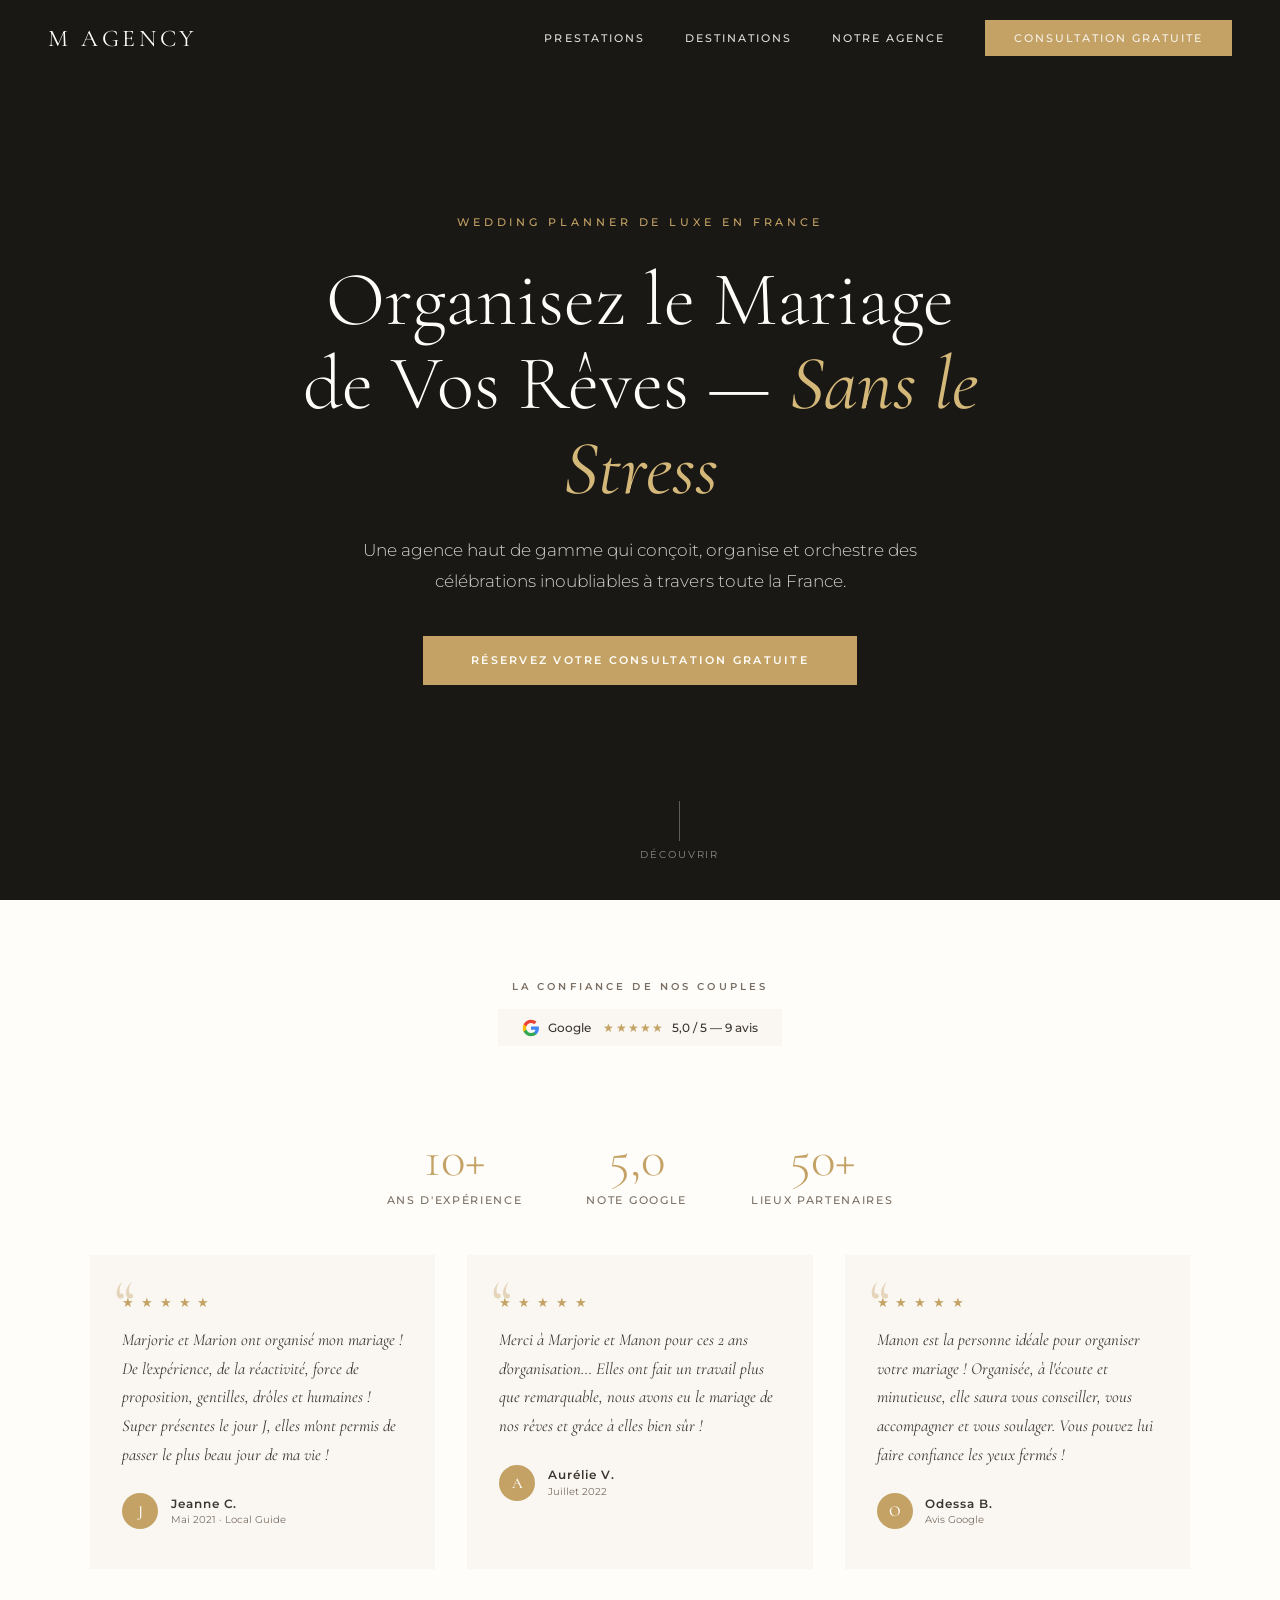
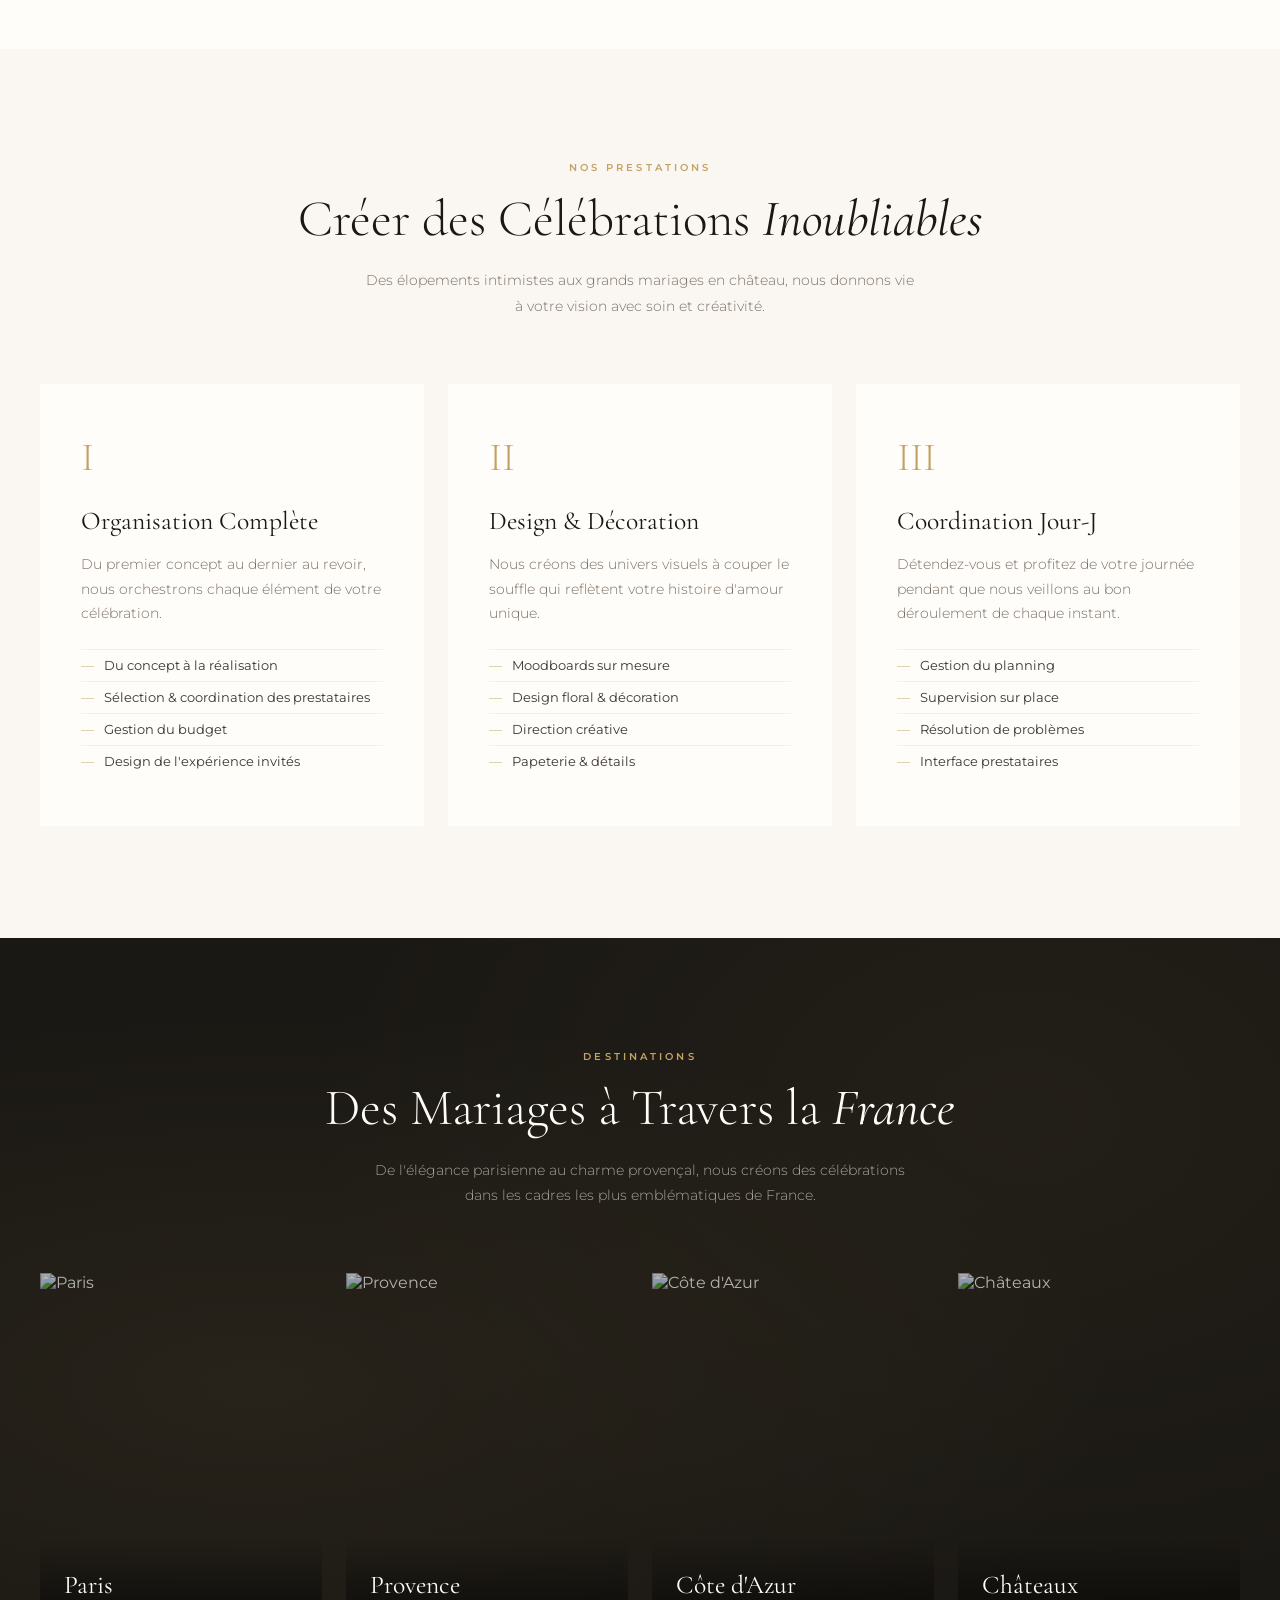
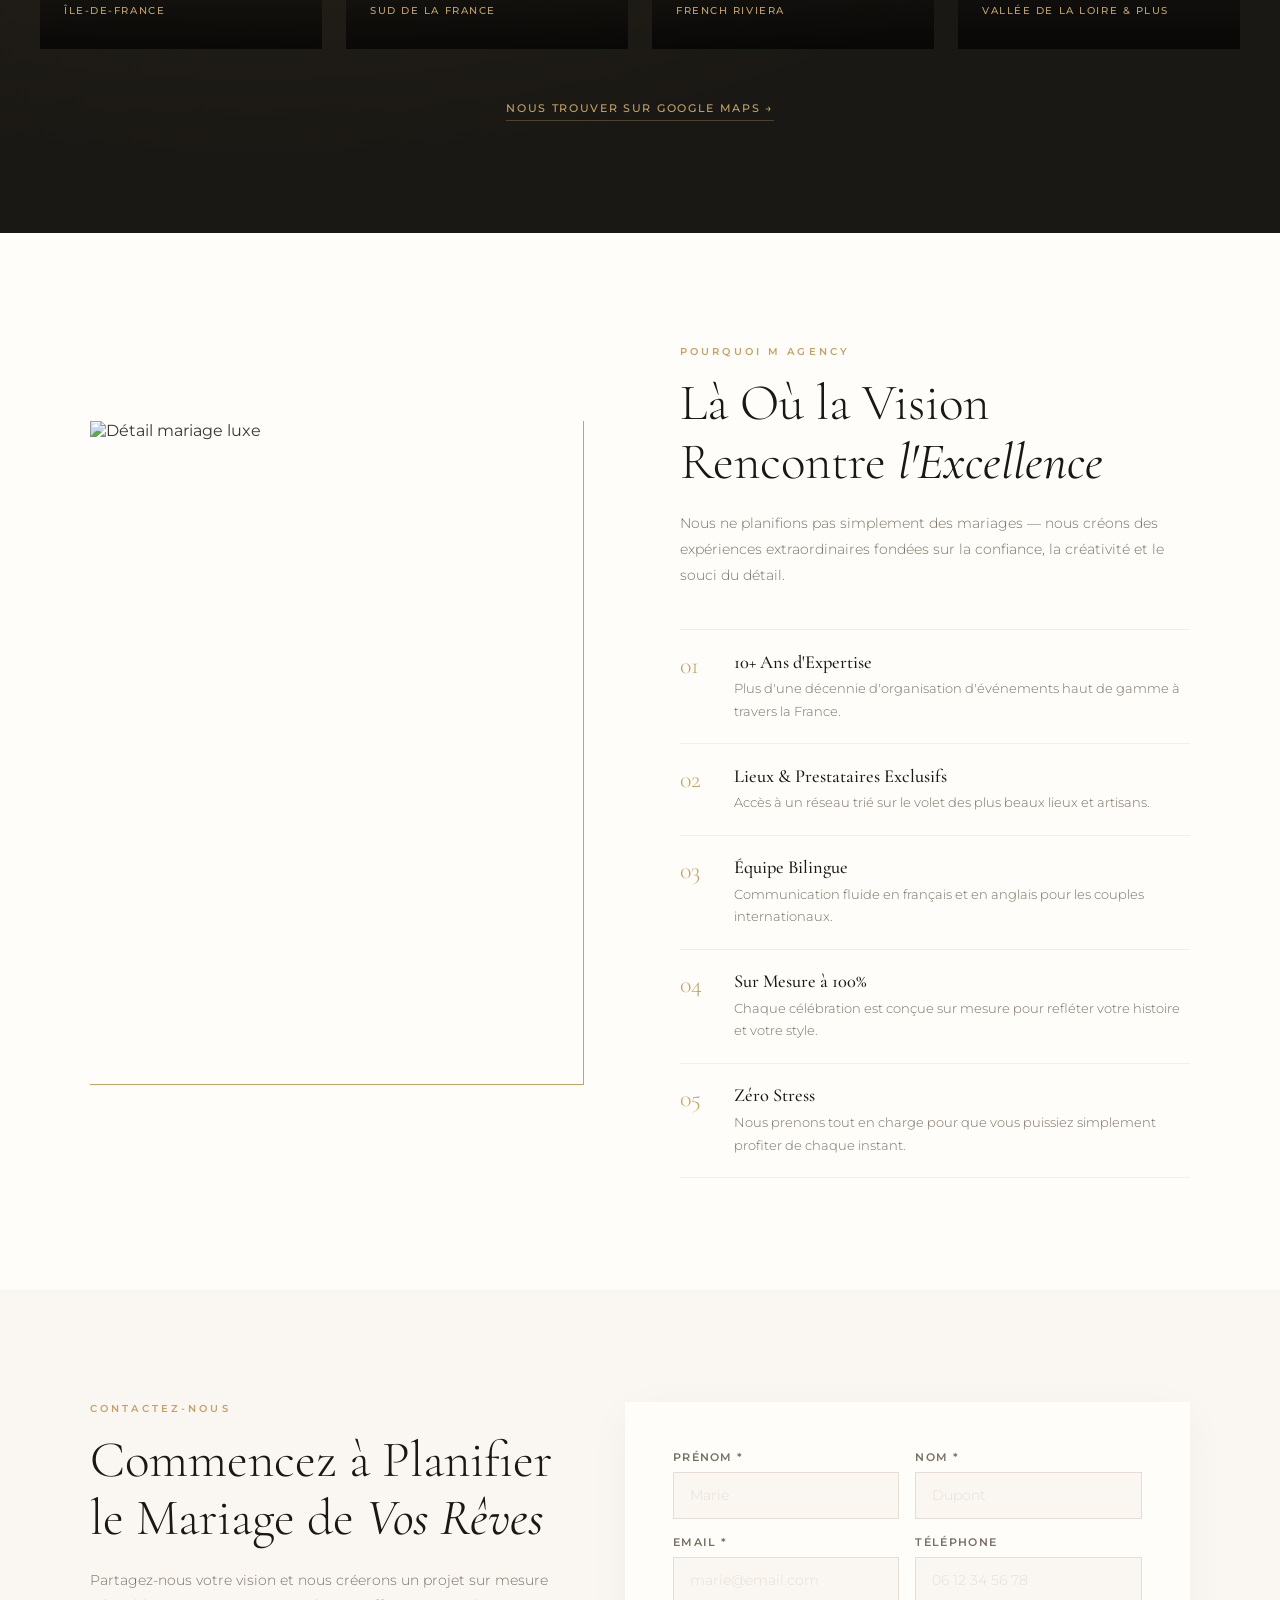
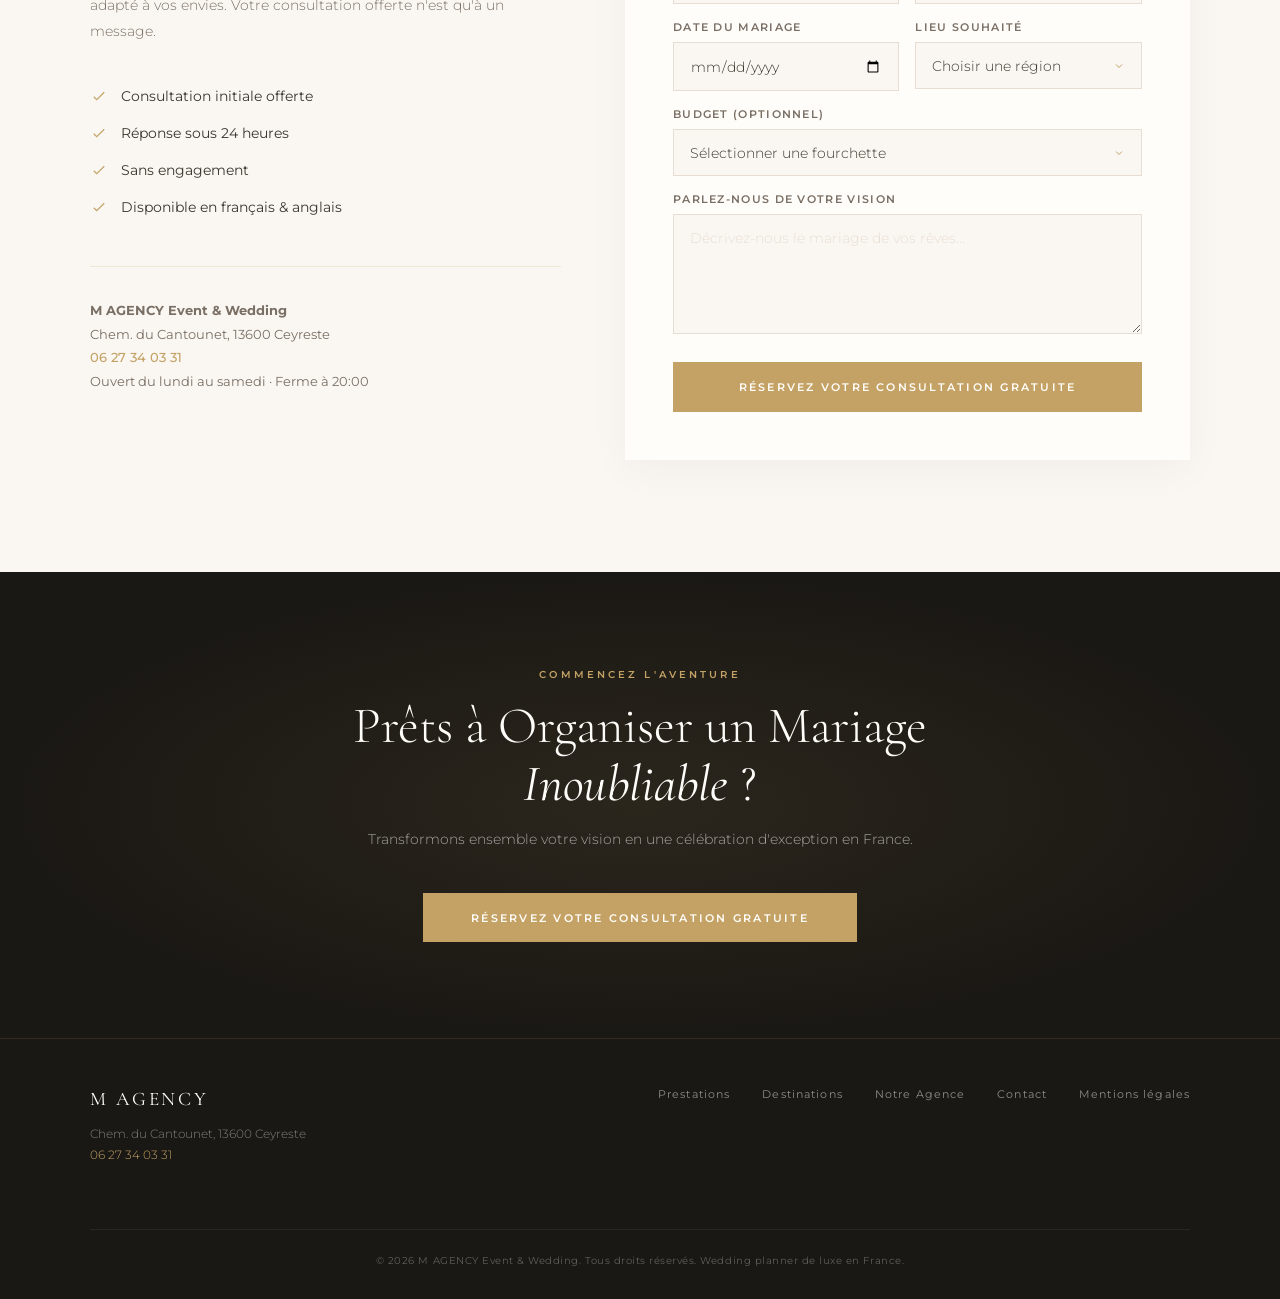
==== m-agency-wedding/index.html @ b6ef96a1 "bla bla" ====
<!DOCTYPE html>
<html lang="fr">
<head>
  <meta charset="UTF-8">
  <meta name="viewport" content="width=device-width, initial-scale=1.0">
  <title>M AGENCY Event & Wedding — Wedding Planner de Luxe en France</title>
  <meta name="description" content="Une agence de mariage haut de gamme qui transforme votre vision en une expérience inoubliable en France. Wedding planner luxe à Ceyreste, Provence, Paris, Côte d'Azur.">
  <meta name="theme-color" content="#1A1814">
  <meta name="referrer" content="strict-origin-when-cross-origin">
  <link rel="canonical" href="https://www.magency.fr/">
  <link rel="icon" href="favicon.svg" type="image/svg+xml">
  <link rel="apple-touch-icon" href="favicon.svg">
  <meta property="og:type" content="website">
  <meta property="og:locale" content="fr_FR">
  <meta property="og:url" content="https://www.magency.fr/">
  <meta property="og:title" content="M AGENCY Event & Wedding — Wedding Planner de Luxe en France">
  <meta property="og:description" content="Une agence de mariage haut de gamme qui transforme votre vision en une expérience inoubliable en France.">
  <meta property="og:image" content="https://images.unsplash.com/photo-1519741497674-611481863552?w=1200&amp;h=630&amp;fit=crop&amp;q=80">
  <meta property="og:image:width" content="1200">
  <meta property="og:image:height" content="630">
  <meta name="twitter:card" content="summary_large_image">
  <meta name="twitter:title" content="M AGENCY Event & Wedding — Wedding Planner de Luxe">
  <meta name="twitter:description" content="Wedding planner de luxe en France — Provence, Paris, Côte d'Azur.">
  <meta name="twitter:image" content="https://images.unsplash.com/photo-1519741497674-611481863552?w=1200&amp;h=630&amp;fit=crop&amp;q=80">
  <link rel="preconnect" href="https://fonts.googleapis.com">
  <link rel="preconnect" href="https://fonts.gstatic.com" crossorigin>
  <link rel="dns-prefetch" href="https://images.unsplash.com">
  <link href="https://fonts.googleapis.com/css2?family=Cormorant+Garamond:ital,wght@0,300;0,400;0,500;0,600;0,700;1,300;1,400;1,500&family=Montserrat:wght@300;400;500;600&display=swap" rel="stylesheet">
  <link rel="stylesheet" href="css/styles.css">
  <script type="application/ld+json">
  {
    "@context": "https://schema.org",
    "@type": "LocalBusiness",
    "name": "M AGENCY Event & Wedding",
    "description": "Wedding planner de luxe en France — organisation, design et coordination jour J.",
    "url": "https://www.magency.fr/",
    "telephone": "+33627340331",
    "address": {
      "@type": "PostalAddress",
      "streetAddress": "Chem. du Cantounet",
      "addressLocality": "Ceyreste",
      "postalCode": "13600",
      "addressCountry": "FR"
    },
    "geo": {
      "@type": "GeoCoordinates",
      "latitude": 43.2221257,
      "longitude": 5.644338
    },
    "image": "https://images.unsplash.com/photo-1519741497674-611481863552?w=1200&q=80",
    "priceRange": "$$$"
  }
  </script>
</head>
<body>

<a href="#main-content" class="skip-link">Aller au contenu</a>
<div class="preloader" id="preloader"><span class="preloader-text">M AGENCY</span></div>

<nav id="navbar" aria-label="Navigation principale">
  <a href="#hero" class="nav-logo">M AGENCY</a>
  <div class="nav-links">
    <a href="#services">Prestations</a>
    <a href="#locations">Destinations</a>
    <a href="#why-us">Notre Agence</a>
    <a href="#contact" class="nav-cta">Consultation Gratuite</a>
  </div>
  <button type="button" class="hamburger" id="hamburger" aria-label="Menu" aria-expanded="false"><span></span><span></span><span></span></button>
</nav>

<div class="mobile-menu" id="mobileMenu" aria-hidden="true">
  <a href="#services">Prestations</a>
  <a href="#locations">Destinations</a>
  <a href="#why-us">Notre Agence</a>
  <a href="#contact">Consultation Gratuite</a>
  <a href="tel:0627340331" class="mobile-phone">06 27 34 03 31</a>
</div>

<main id="main-content">
<section class="hero" id="hero">
  <div class="hero-bg"></div>
  <div class="hero-content">
    <p class="hero-eyebrow">Wedding Planner de Luxe en France</p>
    <h1 class="hero-title">Organisez le Mariage<br>de Vos Rêves — <em>Sans le Stress</em></h1>
    <p class="hero-subtitle">Une agence haut de gamme qui conçoit, organise et orchestre des célébrations inoubliables à travers toute la France.</p>
    <a href="#contact" class="hero-cta">Réservez Votre Consultation Gratuite</a>
  </div>
  <div class="hero-scroll"><div class="scroll-line"></div><span>Découvrir</span></div>
</section>

<section class="social-proof" id="social-proof">
  <div class="reveal">
    <p class="section-eyebrow" style="color:var(--text-light)">La Confiance de Nos Couples</p>
    <div class="google-badge">
      <svg viewBox="0 0 24 24" fill="none"><path d="M22.56 12.25c0-.78-.07-1.53-.2-2.25H12v4.26h5.92a5.06 5.06 0 01-2.2 3.32v2.77h3.57c2.08-1.92 3.28-4.74 3.28-8.1z" fill="#4285F4"/><path d="M12 23c2.97 0 5.46-.98 7.28-2.66l-3.57-2.77c-.98.66-2.23 1.06-3.71 1.06-2.86 0-5.29-1.93-6.16-4.53H2.18v2.84C3.99 20.53 7.7 23 12 23z" fill="#34A853"/><path d="M5.84 14.09c-.22-.66-.35-1.36-.35-2.09s.13-1.43.35-2.09V7.07H2.18C1.43 8.55 1 10.22 1 12s.43 3.45 1.18 4.93l2.85-2.22.81-.62z" fill="#FBBC05"/><path d="M12 5.38c1.62 0 3.06.56 4.21 1.64l3.15-3.15C17.45 2.09 14.97 1 12 1 7.7 1 3.99 3.47 2.18 7.07l3.66 2.84c.87-2.6 3.3-4.53 6.16-4.53z" fill="#EA4335"/></svg>
      <span>Google</span>
      <span class="g-stars">★★★★★</span>
      <span>5,0 / 5 — 9 avis</span>
    </div>
    <div class="trust-stats">
      <div class="stat"><div class="stat-number">10+</div><div class="stat-label">Ans d'Expérience</div></div>
      <div class="stat"><div class="stat-number">5,0</div><div class="stat-label">Note Google</div></div>
      <div class="stat"><div class="stat-number">50+</div><div class="stat-label">Lieux Partenaires</div></div>
    </div>
  </div>
  <div class="testimonials-grid reveal">
    <div class="testimonial-card">
      <div class="stars">★ ★ ★ ★ ★</div>
      <p class="testimonial-text">Marjorie et Marion ont organisé mon mariage ! De l'expérience, de la réactivité, force de proposition, gentilles, drôles et humaines ! Super présentes le jour J, elles m'ont permis de passer le plus beau jour de ma vie !</p>
      <div class="testimonial-meta">
        <div class="testimonial-avatar">J</div>
        <div><p class="testimonial-author">Jeanne C.</p><p class="testimonial-date">Mai 2021 · Local Guide</p></div>
      </div>
    </div>
    <div class="testimonial-card">
      <div class="stars">★ ★ ★ ★ ★</div>
      <p class="testimonial-text">Merci à Marjorie et Manon pour ces 2 ans d'organisation… Elles ont fait un travail plus que remarquable, nous avons eu le mariage de nos rêves et grâce à elles bien sûr !</p>
      <div class="testimonial-meta">
        <div class="testimonial-avatar">A</div>
        <div><p class="testimonial-author">Aurélie V.</p><p class="testimonial-date">Juillet 2022</p></div>
      </div>
    </div>
    <div class="testimonial-card">
      <div class="stars">★ ★ ★ ★ ★</div>
      <p class="testimonial-text">Manon est la personne idéale pour organiser votre mariage ! Organisée, à l'écoute et minutieuse, elle saura vous conseiller, vous accompagner et vous soulager. Vous pouvez lui faire confiance les yeux fermés !</p>
      <div class="testimonial-meta">
        <div class="testimonial-avatar">O</div>
        <div><p class="testimonial-author">Odessa B.</p><p class="testimonial-date">Avis Google</p></div>
      </div>
    </div>
  </div>
</section>

<section class="services" id="services">
  <div class="services-inner">
    <div class="services-header reveal">
      <p class="section-eyebrow">Nos Prestations</p>
      <h2 class="section-title">Créer des Célébrations <em>Inoubliables</em></h2>
      <p class="section-subtitle">Des élopements intimistes aux grands mariages en château, nous donnons vie à votre vision avec soin et créativité.</p>
    </div>
    <div class="services-grid">
      <div class="service-card reveal">
        <span class="service-icon">I</span>
        <h3 class="service-title">Organisation Complète</h3>
        <p class="service-desc">Du premier concept au dernier au revoir, nous orchestrons chaque élément de votre célébration.</p>
        <ul class="service-list">
          <li>Du concept à la réalisation</li>
          <li>Sélection & coordination des prestataires</li>
          <li>Gestion du budget</li>
          <li>Design de l'expérience invités</li>
        </ul>
      </div>
      <div class="service-card reveal">
        <span class="service-icon">II</span>
        <h3 class="service-title">Design & Décoration</h3>
        <p class="service-desc">Nous créons des univers visuels à couper le souffle qui reflètent votre histoire d'amour unique.</p>
        <ul class="service-list">
          <li>Moodboards sur mesure</li>
          <li>Design floral & décoration</li>
          <li>Direction créative</li>
          <li>Papeterie & détails</li>
        </ul>
      </div>
      <div class="service-card reveal">
        <span class="service-icon">III</span>
        <h3 class="service-title">Coordination Jour-J</h3>
        <p class="service-desc">Détendez-vous et profitez de votre journée pendant que nous veillons au bon déroulement de chaque instant.</p>
        <ul class="service-list">
          <li>Gestion du planning</li>
          <li>Supervision sur place</li>
          <li>Résolution de problèmes</li>
          <li>Interface prestataires</li>
        </ul>
      </div>
    </div>
  </div>
</section>

<section class="locations" id="locations">
  <div class="locations-inner">
    <div class="locations-header reveal">
      <p class="section-eyebrow">Destinations</p>
      <h2 class="section-title">Des Mariages à Travers la <em>France</em></h2>
      <p class="section-subtitle">De l'élégance parisienne au charme provençal, nous créons des célébrations dans les cadres les plus emblématiques de France.</p>
    </div>
    <div class="locations-grid reveal">
      <div class="location-card">
        <img src="https://images.unsplash.com/photo-1502602898657-3e91760cbb34?w=600&q=75" alt="Paris" loading="lazy">
        <div class="location-card-content"><div class="location-name">Paris</div><div class="location-region">Île-de-France</div></div>
      </div>
      <div class="location-card">
        <img src="https://images.unsplash.com/photo-1595752024492-e8ceaea1df01?w=600&q=75" alt="Provence" loading="lazy">
        <div class="location-card-content"><div class="location-name">Provence</div><div class="location-region">Sud de la France</div></div>
      </div>
      <div class="location-card">
        <img src="https://images.unsplash.com/photo-1533104816931-20fa691ff6ca?w=600&q=75" alt="Côte d'Azur" loading="lazy">
        <div class="location-card-content"><div class="location-name">Côte d'Azur</div><div class="location-region">French Riviera</div></div>
      </div>
      <div class="location-card">
        <img src="https://images.unsplash.com/photo-1590001155093-a3c66ab0c3ff?w=600&q=75" alt="Châteaux" loading="lazy">
        <div class="location-card-content"><div class="location-name">Châteaux</div><div class="location-region">Vallée de la Loire & Plus</div></div>
      </div>
    </div>
    <div class="map-link-wrapper reveal">
      <a href="https://www.google.com/maps/place/M+AGENCY+Event+%26+Wedding/@43.2239686,5.6510704,15z/data=!4m6!3m5!1s0x12c9a5d2ddb75d47:0x6987f0f7b1d59e01!8m2!3d43.2221257!4d5.644338!16s%2Fg%2F11h6qlwb0t?entry=ttu" target="_blank" rel="noopener noreferrer" class="map-link">Nous Trouver sur Google Maps →</a>
    </div>
  </div>
</section>

<section class="why-us" id="why-us">
  <div class="why-us-inner">
    <div class="why-us-image reveal">
      <img src="https://images.unsplash.com/photo-1606800052052-a08af7148866?w=700&q=75" alt="Détail mariage luxe" loading="lazy">
    </div>
    <div class="reveal">
      <p class="section-eyebrow">Pourquoi M Agency</p>
      <h2 class="section-title">Là Où la Vision Rencontre <em>l'Excellence</em></h2>
      <p class="section-subtitle">Nous ne planifions pas simplement des mariages — nous créons des expériences extraordinaires fondées sur la confiance, la créativité et le souci du détail.</p>
      <ul class="why-list">
        <li><span class="why-number">01</span><div class="why-text"><strong>10+ Ans d'Expertise</strong><span>Plus d'une décennie d'organisation d'événements haut de gamme à travers la France.</span></div></li>
        <li><span class="why-number">02</span><div class="why-text"><strong>Lieux & Prestataires Exclusifs</strong><span>Accès à un réseau trié sur le volet des plus beaux lieux et artisans.</span></div></li>
        <li><span class="why-number">03</span><div class="why-text"><strong>Équipe Bilingue</strong><span>Communication fluide en français et en anglais pour les couples internationaux.</span></div></li>
        <li><span class="why-number">04</span><div class="why-text"><strong>Sur Mesure à 100%</strong><span>Chaque célébration est conçue sur mesure pour refléter votre histoire et votre style.</span></div></li>
        <li><span class="why-number">05</span><div class="why-text"><strong>Zéro Stress</strong><span>Nous prenons tout en charge pour que vous puissiez simplement profiter de chaque instant.</span></div></li>
      </ul>
    </div>
  </div>
</section>

<section class="form-section" id="contact">
  <div class="form-inner">
    <div class="form-left reveal">
      <p class="section-eyebrow">Contactez-Nous</p>
      <h2 class="section-title">Commencez à Planifier le Mariage de <em>Vos Rêves</em></h2>
      <p class="section-subtitle">Partagez-nous votre vision et nous créerons un projet sur mesure adapté à vos envies. Votre consultation offerte n'est qu'à un message.</p>
      <ul class="form-features">
        <li><svg viewBox="0 0 24 24" fill="none" stroke="currentColor" stroke-width="1.5"><path d="M5 13l4 4L19 7"/></svg>Consultation initiale offerte</li>
        <li><svg viewBox="0 0 24 24" fill="none" stroke="currentColor" stroke-width="1.5"><path d="M5 13l4 4L19 7"/></svg>Réponse sous 24 heures</li>
        <li><svg viewBox="0 0 24 24" fill="none" stroke="currentColor" stroke-width="1.5"><path d="M5 13l4 4L19 7"/></svg>Sans engagement</li>
        <li><svg viewBox="0 0 24 24" fill="none" stroke="currentColor" stroke-width="1.5"><path d="M5 13l4 4L19 7"/></svg>Disponible en français & anglais</li>
      </ul>
      <div class="form-contact-info">
        <p><strong>M AGENCY Event & Wedding</strong><br>Chem. du Cantounet, 13600 Ceyreste<br><a href="tel:0627340331">06 27 34 03 31</a><br>Ouvert du lundi au samedi · Ferme à 20:00</p>
      </div>
    </div>
    <div class="form-card reveal">
      <form id="leadForm" name="contact" method="POST" action="merci.html" data-netlify="true" netlify-honeypot="bot-field">
        <input type="hidden" name="form-name" value="contact">
        <p class="visually-hidden">
          <label>Ne pas remplir si vous êtes humain : <input type="text" name="bot-field" tabindex="-1" autocomplete="off"></label>
        </p>
        <div id="form-status" class="visually-hidden" role="status" aria-live="polite" aria-atomic="true"></div>
        <div class="form-row">
          <div class="form-group"><label class="form-label" for="firstName">Prénom *</label><input type="text" id="firstName" class="form-input" name="firstName" placeholder="Marie" required autocomplete="given-name"></div>
          <div class="form-group"><label class="form-label" for="lastName">Nom *</label><input type="text" id="lastName" class="form-input" name="lastName" placeholder="Dupont" required autocomplete="family-name"></div>
        </div>
        <div class="form-row">
          <div class="form-group"><label class="form-label" for="email">Email *</label><input type="email" id="email" class="form-input" name="email" placeholder="marie@email.com" required autocomplete="email"></div>
          <div class="form-group"><label class="form-label" for="phone">Téléphone</label><input type="tel" id="phone" class="form-input" name="phone" placeholder="06 12 34 56 78" autocomplete="tel"></div>
        </div>
        <div class="form-row">
          <div class="form-group"><label class="form-label" for="weddingDate">Date du Mariage</label><input type="date" id="weddingDate" class="form-input" name="weddingDate"></div>
          <div class="form-group"><label class="form-label" for="region">Lieu Souhaité</label>
            <select id="region" class="form-select" name="region"><option value="">Choisir une région</option><option value="idf">Paris / Île-de-France</option><option value="provence">Provence</option><option value="cote">Côte d'Azur</option><option value="chateaux">Châteaux / Vallée de la Loire</option><option value="other">Autre / Pas encore défini</option></select>
          </div>
        </div>
        <div class="form-group full"><label class="form-label" for="budget">Budget (optionnel)</label>
          <select id="budget" class="form-select" name="budget"><option value="">Sélectionner une fourchette</option><option value="lt20k">Moins de 20 000 €</option><option value="20-50k">20 000 € – 50 000 €</option><option value="50-100k">50 000 € – 100 000 €</option><option value="gt100k">100 000 € et plus</option><option value="na">Je préfère ne pas préciser</option></select>
        </div>
        <div class="form-group full"><label class="form-label" for="message">Parlez-Nous de Votre Vision</label><textarea id="message" class="form-textarea" name="message" placeholder="Décrivez-nous le mariage de vos rêves..."></textarea></div>
        <button type="submit" class="form-submit">Réservez Votre Consultation Gratuite</button>
      </form>
    </div>
  </div>
</section>

<section class="final-cta">
  <div class="final-cta-inner reveal">
    <p class="section-eyebrow">Commencez l'Aventure</p>
    <h2 class="section-title">Prêts à Organiser un Mariage <em>Inoubliable</em> ?</h2>
    <p class="section-subtitle">Transformons ensemble votre vision en une célébration d'exception en France.</p>
    <a href="#contact" class="final-cta-btn">Réservez Votre Consultation Gratuite</a>
  </div>
</section>
</main>

<footer>
  <div class="footer-inner">
    <div>
      <div class="footer-logo">M AGENCY</div>
      <p class="footer-address">Chem. du Cantounet, 13600 Ceyreste<br><a href="tel:0627340331">06 27 34 03 31</a></p>
    </div>
    <div class="footer-links">
      <a href="#services">Prestations</a>
      <a href="#locations">Destinations</a>
      <a href="#why-us">Notre Agence</a>
      <a href="#contact">Contact</a>
      <a href="mentions-legales.html">Mentions légales</a>
    </div>
    <p class="footer-copy">© 2026 M AGENCY Event & Wedding. Tous droits réservés. Wedding planner de luxe en France.</p>
  </div>
</footer>

<div class="sticky-cta" id="stickyCta"><a href="#contact" class="sticky-cta-btn">Consultation Gratuite</a></div>

<script src="js/main.js" defer></script>
</body>
</html>
---- m-agency-wedding/css/styles.css ----
*,*::before,*::after{margin:0;padding:0;box-sizing:border-box}
:root{--cream:#FAF7F2;--warm-white:#FFFDF9;--champagne:#E8DDD3;--gold:#C4A265;--gold-light:#D4B87A;--dark:#1A1814;--text:#3D3630;--text-light:#7A6F65;--sage:#A8B5A0;--font-display:'Cormorant Garamond',Georgia,serif;--font-body:'Montserrat',sans-serif}
html{scroll-behavior:smooth;font-size:16px}
body{font-family:var(--font-body);color:var(--text);background:var(--cream);overflow-x:hidden;-webkit-font-smoothing:antialiased}

.preloader{position:fixed;inset:0;z-index:9999;background:var(--dark);display:flex;align-items:center;justify-content:center;transition:opacity .8s,visibility .8s}
.preloader.hidden{opacity:0;visibility:hidden;pointer-events:none}
.preloader-text{font-family:var(--font-display);font-size:clamp(2rem,5vw,4rem);color:var(--gold);font-weight:300;letter-spacing:.3em;animation:pulse 1.2s ease-in-out infinite alternate}
@keyframes pulse{from{opacity:.3}to{opacity:1}}

nav{position:fixed;top:0;left:0;right:0;z-index:100;padding:1.25rem 3rem;display:flex;align-items:center;justify-content:space-between;transition:all .5s;background:transparent}
nav.scrolled{background:rgba(250,247,242,.92);backdrop-filter:blur(20px);-webkit-backdrop-filter:blur(20px);box-shadow:0 1px 0 rgba(196,162,101,.15);padding:.85rem 3rem}
.nav-logo{font-family:var(--font-display);font-size:1.5rem;font-weight:400;letter-spacing:.15em;color:var(--warm-white);text-decoration:none;transition:color .4s}
nav.scrolled .nav-logo{color:var(--dark)}
.nav-links{display:flex;gap:2.5rem;align-items:center}
.nav-links a{font-family:var(--font-body);font-size:.7rem;font-weight:500;letter-spacing:.18em;text-transform:uppercase;color:rgba(255,255,255,.85);text-decoration:none;transition:color .3s;position:relative}
.nav-links a::after{content:'';position:absolute;bottom:-4px;left:0;width:0;height:1px;background:var(--gold);transition:width .3s}
.nav-links a:hover::after{width:100%}
nav.scrolled .nav-links a{color:var(--text)}
.nav-links a:hover{color:var(--gold)}
.nav-cta{font-family:var(--font-body);font-size:.65rem;font-weight:600;letter-spacing:.15em;text-transform:uppercase;padding:.7rem 1.8rem;background:var(--gold);color:var(--warm-white);border:none;cursor:pointer;text-decoration:none;transition:all .3s}
.nav-cta:hover{background:var(--gold-light);transform:translateY(-1px)}
.hamburger{display:none;cursor:pointer;background:none;border:none;flex-direction:column;gap:5px;padding:5px}
.hamburger span{display:block;width:24px;height:1.5px;background:var(--warm-white);transition:all .3s}
nav.scrolled .hamburger span{background:var(--dark)}
.mobile-menu{position:fixed;inset:0;z-index:99;background:var(--dark);display:flex;flex-direction:column;align-items:center;justify-content:center;gap:2.5rem;opacity:0;visibility:hidden;transition:all .5s}
.mobile-menu.open{opacity:1;visibility:visible}
.mobile-menu a{font-family:var(--font-display);font-size:2rem;font-weight:300;color:var(--warm-white);text-decoration:none;letter-spacing:.08em;transition:color .3s}
.mobile-menu a:hover{color:var(--gold)}
.mobile-menu .mobile-phone{font-family:var(--font-body);font-size:.8rem;font-weight:400;color:var(--gold);text-decoration:none;letter-spacing:.1em;margin-top:1rem}
@media(max-width:900px){.nav-links{display:none}.hamburger{display:flex}nav{padding:1rem 1.5rem}nav.scrolled{padding:.75rem 1.5rem}}

.hero{position:relative;min-height:100vh;display:flex;align-items:center;justify-content:center;overflow:hidden;background:var(--dark)}
.hero-bg{position:absolute;inset:0;background:linear-gradient(135deg,rgba(26,24,20,.55)0%,rgba(26,24,20,.35)40%,rgba(26,24,20,.50)100%),url('https://images.unsplash.com/photo-1519741497674-611481863552?w=1920&q=80') center/cover no-repeat;transform:scale(1.05);animation:heroZoom 20s ease-in-out infinite alternate}
@keyframes heroZoom{from{transform:scale(1.05)}to{transform:scale(1.12)}}
.hero-content{position:relative;z-index:2;text-align:center;max-width:880px;padding:0 2rem}
.hero-eyebrow{font-family:var(--font-body);font-size:.7rem;font-weight:500;letter-spacing:.35em;text-transform:uppercase;color:var(--gold);margin-bottom:1.8rem;opacity:0;animation:fadeUp 1s ease .5s forwards}
.hero-title{font-family:var(--font-display);font-size:clamp(2.8rem,6vw,5.5rem);font-weight:300;line-height:1.1;color:var(--warm-white);margin-bottom:1.5rem;opacity:0;animation:fadeUp 1s ease .7s forwards}
.hero-title em{font-style:italic;font-weight:400;color:var(--gold-light)}
.hero-subtitle{font-family:var(--font-body);font-size:clamp(.85rem,1.5vw,1.05rem);font-weight:300;line-height:1.8;color:rgba(255,255,255,.8);max-width:620px;margin:0 auto 2.5rem;opacity:0;animation:fadeUp 1s ease .9s forwards}
.hero-cta{display:inline-block;font-family:var(--font-body);font-size:.7rem;font-weight:600;letter-spacing:.2em;text-transform:uppercase;padding:1.1rem 3rem;background:var(--gold);color:var(--warm-white);border:none;cursor:pointer;text-decoration:none;transition:all .4s;opacity:0;animation:fadeUp 1s ease 1.1s forwards}
.hero-cta:hover{background:var(--gold-light);transform:translateY(-2px);box-shadow:0 8px 30px rgba(196,162,101,.3)}
.hero-scroll{position:absolute;bottom:2.5rem;left:50%;transform:translateX(-50%);display:flex;flex-direction:column;align-items:center;gap:.5rem;color:rgba(255,255,255,.5);font-size:.6rem;letter-spacing:.2em;text-transform:uppercase;font-family:var(--font-body);animation:fadeUp 1s ease 1.5s forwards;opacity:0}
.scroll-line{width:1px;height:40px;background:rgba(255,255,255,.3);position:relative;overflow:hidden}
.scroll-line::after{content:'';position:absolute;top:-100%;left:0;width:100%;height:100%;background:var(--gold);animation:scrollDown 2s ease-in-out infinite}
@keyframes scrollDown{0%{top:-100%}50%{top:100%}100%{top:100%}}
@keyframes fadeUp{from{opacity:0;transform:translateY(30px)}to{opacity:1;transform:translateY(0)}}

section{padding:7rem 2rem}
@media(max-width:768px){section{padding:4.5rem 1.25rem}}
.section-eyebrow{font-family:var(--font-body);font-size:.65rem;font-weight:600;letter-spacing:.3em;text-transform:uppercase;color:var(--gold);margin-bottom:1rem}
.section-title{font-family:var(--font-display);font-size:clamp(2rem,4vw,3.5rem);font-weight:300;line-height:1.15;color:var(--dark);margin-bottom:1.2rem}
.section-title em{font-style:italic;font-weight:400}
.section-subtitle{font-size:.9rem;font-weight:300;line-height:1.8;color:var(--text-light);max-width:550px}

.social-proof{background:var(--warm-white);text-align:center;padding:5rem 2rem}
.trust-stats{display:flex;justify-content:center;gap:4rem;margin:3rem 0;flex-wrap:wrap}
.stat{text-align:center}
.stat-number{font-family:var(--font-display);font-size:clamp(2.5rem,4vw,3.5rem);font-weight:300;color:var(--gold);line-height:1}
.stat-label{font-size:.7rem;font-weight:500;letter-spacing:.15em;text-transform:uppercase;color:var(--text-light);margin-top:.5rem}
.google-badge{display:inline-flex;align-items:center;gap:.5rem;background:var(--cream);padding:.6rem 1.5rem;margin-bottom:2.5rem;font-size:.75rem;font-weight:500;color:var(--text)}
.google-badge svg{width:18px;height:18px}
.google-badge .g-stars{color:var(--gold);letter-spacing:.1em;margin-left:.3rem}
.testimonials-grid{display:grid;grid-template-columns:repeat(3,1fr);gap:2rem;max-width:1100px;margin:2rem auto 0}
@media(max-width:768px){.testimonials-grid{grid-template-columns:1fr}.trust-stats{gap:2rem}}
.testimonial-card{background:var(--cream);padding:2.5rem 2rem;text-align:left;position:relative}
.testimonial-card::before{content:'\201C';font-family:var(--font-display);font-size:4rem;color:var(--gold);line-height:1;opacity:.4;position:absolute;top:1rem;left:1.5rem}
.testimonial-text{font-family:var(--font-display);font-size:1.05rem;font-style:italic;font-weight:400;line-height:1.7;color:var(--text);margin-bottom:1.5rem;position:relative;z-index:1}
.testimonial-meta{display:flex;align-items:center;gap:.8rem}
.testimonial-avatar{width:36px;height:36px;border-radius:50%;background:var(--gold);display:flex;align-items:center;justify-content:center;font-family:var(--font-display);font-size:.95rem;font-weight:500;color:var(--warm-white);flex-shrink:0}
.testimonial-author{font-size:.75rem;font-weight:600;letter-spacing:.08em;color:var(--text)}
.testimonial-date{font-size:.65rem;font-weight:400;color:var(--text-light);margin-top:.15rem}
.stars{color:var(--gold);margin-bottom:1rem;font-size:.8rem;letter-spacing:.15em}

.services{background:var(--cream)}
.services-inner{max-width:1200px;margin:0 auto}
.services-header{text-align:center;margin-bottom:4rem}
.services-header .section-subtitle{margin:0 auto}
.services-grid{display:grid;grid-template-columns:repeat(3,1fr);gap:1.5rem}
@media(max-width:900px){.services-grid{grid-template-columns:1fr;gap:1rem}}
.service-card{background:var(--warm-white);padding:3rem 2.5rem;transition:all .5s;border:1px solid transparent;overflow:hidden}
.service-card:hover{border-color:var(--gold);transform:translateY(-4px);box-shadow:0 20px 60px rgba(0,0,0,.06)}
.service-icon{font-family:var(--font-display);font-size:2.5rem;font-weight:300;color:var(--gold);margin-bottom:1.5rem;display:block}
.service-title{font-family:var(--font-display);font-size:1.6rem;font-weight:400;color:var(--dark);margin-bottom:1rem}
.service-desc{font-size:.85rem;font-weight:300;line-height:1.8;color:var(--text-light);margin-bottom:1.5rem}
.service-list{list-style:none}
.service-list li{font-size:.8rem;font-weight:400;color:var(--text);padding:.5rem 0;border-top:1px solid rgba(196,162,101,.15);display:flex;align-items:center;gap:.6rem}
.service-list li::before{content:'\2014';color:var(--gold);font-weight:300}

.locations{background:var(--dark);color:var(--warm-white);position:relative;overflow:hidden}
.locations::before{content:'';position:absolute;inset:0;background:radial-gradient(ellipse at 20% 50%,rgba(196,162,101,.08)0%,transparent 60%),radial-gradient(ellipse at 80% 20%,rgba(196,162,101,.05)0%,transparent 50%)}
.locations-inner{max-width:1200px;margin:0 auto;position:relative;z-index:1}
.locations-header{text-align:center;margin-bottom:4rem}
.locations-header .section-title{color:var(--warm-white)}
.locations-header .section-subtitle{color:rgba(255,255,255,.6);margin:0 auto}
.locations-grid{display:grid;grid-template-columns:repeat(4,1fr);gap:1.5rem;margin-bottom:3rem}
@media(max-width:900px){.locations-grid{grid-template-columns:repeat(2,1fr)}}
@media(max-width:500px){.locations-grid{grid-template-columns:1fr}}
.location-card{position:relative;aspect-ratio:3/4;overflow:hidden;cursor:pointer}
.location-card img{width:100%;height:100%;object-fit:cover;transition:transform .8s;filter:brightness(.7)}
.location-card:hover img{transform:scale(1.08);filter:brightness(.85)}
.location-card-content{position:absolute;bottom:0;left:0;right:0;padding:2rem 1.5rem;background:linear-gradient(to top,rgba(0,0,0,.7)0%,transparent 100%)}
.location-name{font-family:var(--font-display);font-size:1.6rem;font-weight:400;color:var(--warm-white);margin-bottom:.3rem}
.location-region{font-size:.65rem;font-weight:500;letter-spacing:.15em;text-transform:uppercase;color:var(--gold)}
.map-link-wrapper{text-align:center;margin-top:2rem}
.map-link{display:inline-flex;align-items:center;gap:.6rem;font-size:.7rem;font-weight:500;letter-spacing:.15em;text-transform:uppercase;color:var(--gold);text-decoration:none;transition:all .3s;border-bottom:1px solid rgba(196,162,101,.3);padding-bottom:.3rem}
.map-link:hover{color:var(--gold-light);border-color:var(--gold-light)}

.why-us{background:var(--warm-white)}
.why-us-inner{max-width:1100px;margin:0 auto;display:grid;grid-template-columns:1fr 1fr;gap:5rem;align-items:center}
@media(max-width:900px){.why-us-inner{grid-template-columns:1fr;gap:3rem}}
.why-us-image{aspect-ratio:3/4;overflow:hidden;position:relative}
.why-us-image img{width:100%;height:100%;object-fit:cover}
.why-us-image::after{content:'';position:absolute;top:-1rem;left:-1rem;width:100%;height:100%;border:1px solid var(--gold);z-index:-1}
.why-list{list-style:none;margin-top:2.5rem}
.why-list li{display:flex;align-items:flex-start;gap:1.2rem;padding:1.3rem 0;border-bottom:1px solid rgba(196,162,101,.15)}
.why-list li:first-child{border-top:1px solid rgba(196,162,101,.15)}
.why-number{font-family:var(--font-display);font-size:1.5rem;font-weight:300;color:var(--gold);flex-shrink:0;width:2.2rem}
.why-text strong{display:block;font-family:var(--font-display);font-size:1.15rem;font-weight:500;color:var(--dark);margin-bottom:.3rem}
.why-text span{font-size:.82rem;font-weight:300;line-height:1.7;color:var(--text-light)}

.form-section{background:var(--cream)}
.form-inner{max-width:1100px;margin:0 auto;display:grid;grid-template-columns:1fr 1.2fr;gap:4rem;align-items:start}
@media(max-width:900px){.form-inner{grid-template-columns:1fr;gap:2.5rem}}
.form-left .section-subtitle{margin-bottom:2rem}
.form-features{list-style:none}
.form-features li{display:flex;align-items:center;gap:.8rem;padding:.6rem 0;font-size:.85rem;font-weight:400;color:var(--text)}
.form-features li svg{width:18px;height:18px;flex-shrink:0;color:var(--gold)}
.form-contact-info{margin-top:2.5rem;padding-top:2rem;border-top:1px solid rgba(196,162,101,.2)}
.form-contact-info p{font-size:.82rem;font-weight:400;color:var(--text-light);line-height:1.8}
.form-contact-info a{color:var(--gold);text-decoration:none;font-weight:500}
.form-contact-info a:hover{color:var(--gold-light)}
.form-card{background:var(--warm-white);padding:3rem;box-shadow:0 10px 40px rgba(0,0,0,.04)}
@media(max-width:500px){.form-card{padding:2rem 1.5rem}}
.form-row{display:grid;grid-template-columns:1fr 1fr;gap:1rem}
@media(max-width:500px){.form-row{grid-template-columns:1fr}}
.form-group{margin-bottom:1rem}
.form-group.full{grid-column:1/-1}
.form-label{display:block;font-size:.68rem;font-weight:600;letter-spacing:.12em;text-transform:uppercase;color:var(--text-light);margin-bottom:.5rem}
.form-input,.form-textarea,.form-select{width:100%;font-family:var(--font-body);font-size:.88rem;font-weight:300;padding:.85rem 1rem;border:1px solid var(--champagne);background:var(--cream);color:var(--text);transition:border-color .3s;outline:none;-webkit-appearance:none;border-radius:0}
.form-input:focus,.form-textarea:focus,.form-select:focus{border-color:var(--gold)}
.form-input::placeholder,.form-textarea::placeholder{color:var(--champagne)}
.form-textarea{resize:vertical;min-height:120px}
.form-select{cursor:pointer;background-image:url("data:image/svg+xml,%3Csvg xmlns='http://www.w3.org/2000/svg' width='12' height='12' viewBox='0 0 24 24' fill='none' stroke='%23C4A265' stroke-width='2'%3E%3Cpath d='M6 9l6 6 6-6'/%3E%3C/svg%3E");background-repeat:no-repeat;background-position:right 1rem center;padding-right:2.5rem}
.form-submit{width:100%;font-family:var(--font-body);font-size:.7rem;font-weight:600;letter-spacing:.2em;text-transform:uppercase;padding:1.1rem;background:var(--gold);color:var(--warm-white);border:none;cursor:pointer;transition:all .3s;margin-top:.5rem}
.form-submit:hover{background:var(--gold-light)}

.final-cta{background:var(--dark);text-align:center;padding:6rem 2rem;position:relative;overflow:hidden}
.final-cta::before{content:'';position:absolute;inset:0;background:radial-gradient(ellipse at center,rgba(196,162,101,.1)0%,transparent 70%)}
.final-cta-inner{position:relative;z-index:1}
.final-cta .section-eyebrow{color:var(--gold)}
.final-cta .section-title{color:var(--warm-white);max-width:700px;margin:0 auto .8rem}
.final-cta .section-subtitle{color:rgba(255,255,255,.6);margin:0 auto 2.5rem}
.final-cta-btn{display:inline-block;font-family:var(--font-body);font-size:.7rem;font-weight:600;letter-spacing:.2em;text-transform:uppercase;padding:1.1rem 3rem;background:var(--gold);color:var(--warm-white);border:none;cursor:pointer;text-decoration:none;transition:all .4s}
.final-cta-btn:hover{background:var(--gold-light);transform:translateY(-2px);box-shadow:0 8px 30px rgba(196,162,101,.3)}

footer{background:var(--dark);border-top:1px solid rgba(196,162,101,.15);padding:3rem 2rem 2rem}
.footer-inner{max-width:1100px;margin:0 auto;display:flex;align-items:flex-start;justify-content:space-between;flex-wrap:wrap;gap:2rem}
.footer-logo{font-family:var(--font-display);font-size:1.2rem;font-weight:400;letter-spacing:.15em;color:var(--warm-white);margin-bottom:.8rem}
.footer-address{font-size:.72rem;font-weight:300;line-height:1.8;color:rgba(255,255,255,.45)}
.footer-address a{color:var(--gold);text-decoration:none}
.footer-links{display:flex;gap:2rem}
.footer-links a{font-size:.7rem;font-weight:400;letter-spacing:.1em;color:rgba(255,255,255,.5);text-decoration:none;transition:color .3s}
.footer-links a:hover{color:var(--gold)}
.footer-copy{width:100%;text-align:center;font-size:.65rem;color:rgba(255,255,255,.3);margin-top:2rem;padding-top:1.5rem;border-top:1px solid rgba(255,255,255,.06);letter-spacing:.05em}

.sticky-cta{position:fixed;bottom:0;left:0;right:0;z-index:90;padding:.8rem 1.25rem;background:rgba(26,24,20,.95);backdrop-filter:blur(10px);display:none;transform:translateY(100%);transition:transform .4s}
.sticky-cta.visible{transform:translateY(0)}
.sticky-cta-btn{display:block;width:100%;font-family:var(--font-body);font-size:.68rem;font-weight:600;letter-spacing:.18em;text-transform:uppercase;text-align:center;padding:.9rem;background:var(--gold);color:var(--warm-white);border:none;cursor:pointer;text-decoration:none}
@media(max-width:900px){.sticky-cta{display:block}footer{padding-bottom:5rem}}

.reveal{opacity:0;transform:translateY(40px);transition:opacity .8s,transform .8s}
.reveal.visible{opacity:1;transform:translateY(0)}

.skip-link{position:absolute;left:-9999px;top:0;z-index:10002;padding:.75rem 1.25rem;background:var(--gold);color:var(--warm-white);font-family:var(--font-body);font-size:.72rem;font-weight:600;letter-spacing:.1em;text-transform:uppercase;text-decoration:none}
.skip-link:focus{left:1rem;top:1rem;outline:2px solid var(--warm-white);outline-offset:2px}

.visually-hidden{position:absolute;width:1px;height:1px;padding:0;margin:-1px;overflow:hidden;clip:rect(0,0,0,0);white-space:nowrap;border:0}

a:focus-visible,.nav-cta:focus-visible,.hero-cta:focus-visible,.final-cta-btn:focus-visible,.sticky-cta-btn:focus-visible,.map-link:focus-visible,.form-submit:focus-visible,.hamburger:focus-visible{outline:2px solid var(--gold);outline-offset:3px}
.form-input:focus-visible,.form-textarea:focus-visible,.form-select:focus-visible{outline:2px solid var(--gold);outline-offset:2px}
.form-submit:disabled{cursor:not-allowed;opacity:.85}

@media (prefers-reduced-motion:reduce){
  html{scroll-behavior:auto}
  .preloader,.preloader-text,.hero-bg,.scroll-line::after,.reveal{transition:none!important;animation:none!important}
  .preloader-text{opacity:1}
  .hero-bg{transform:scale(1.05)}
  .hero-eyebrow,.hero-title,.hero-subtitle,.hero-cta,.hero-scroll{animation:none!important;opacity:1!important;transform:none!important}
  .reveal{opacity:1;transform:none}
}
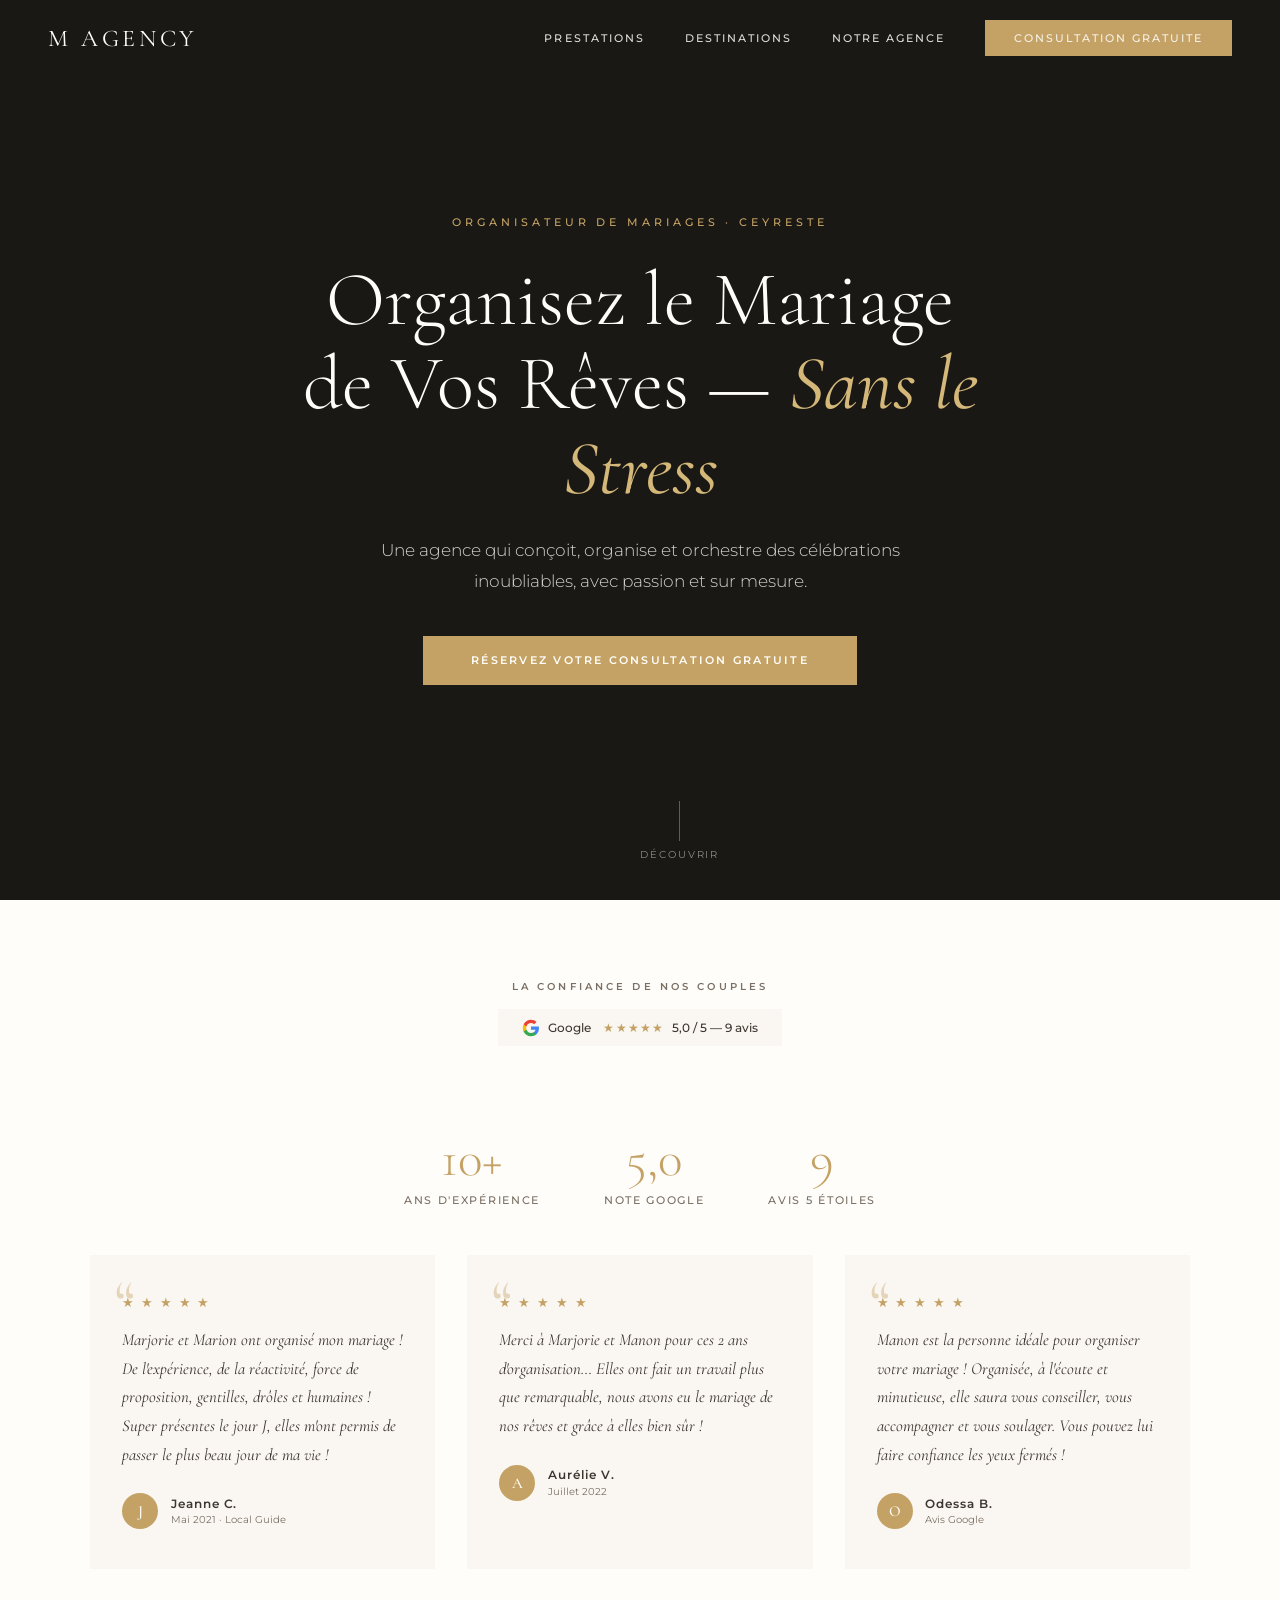
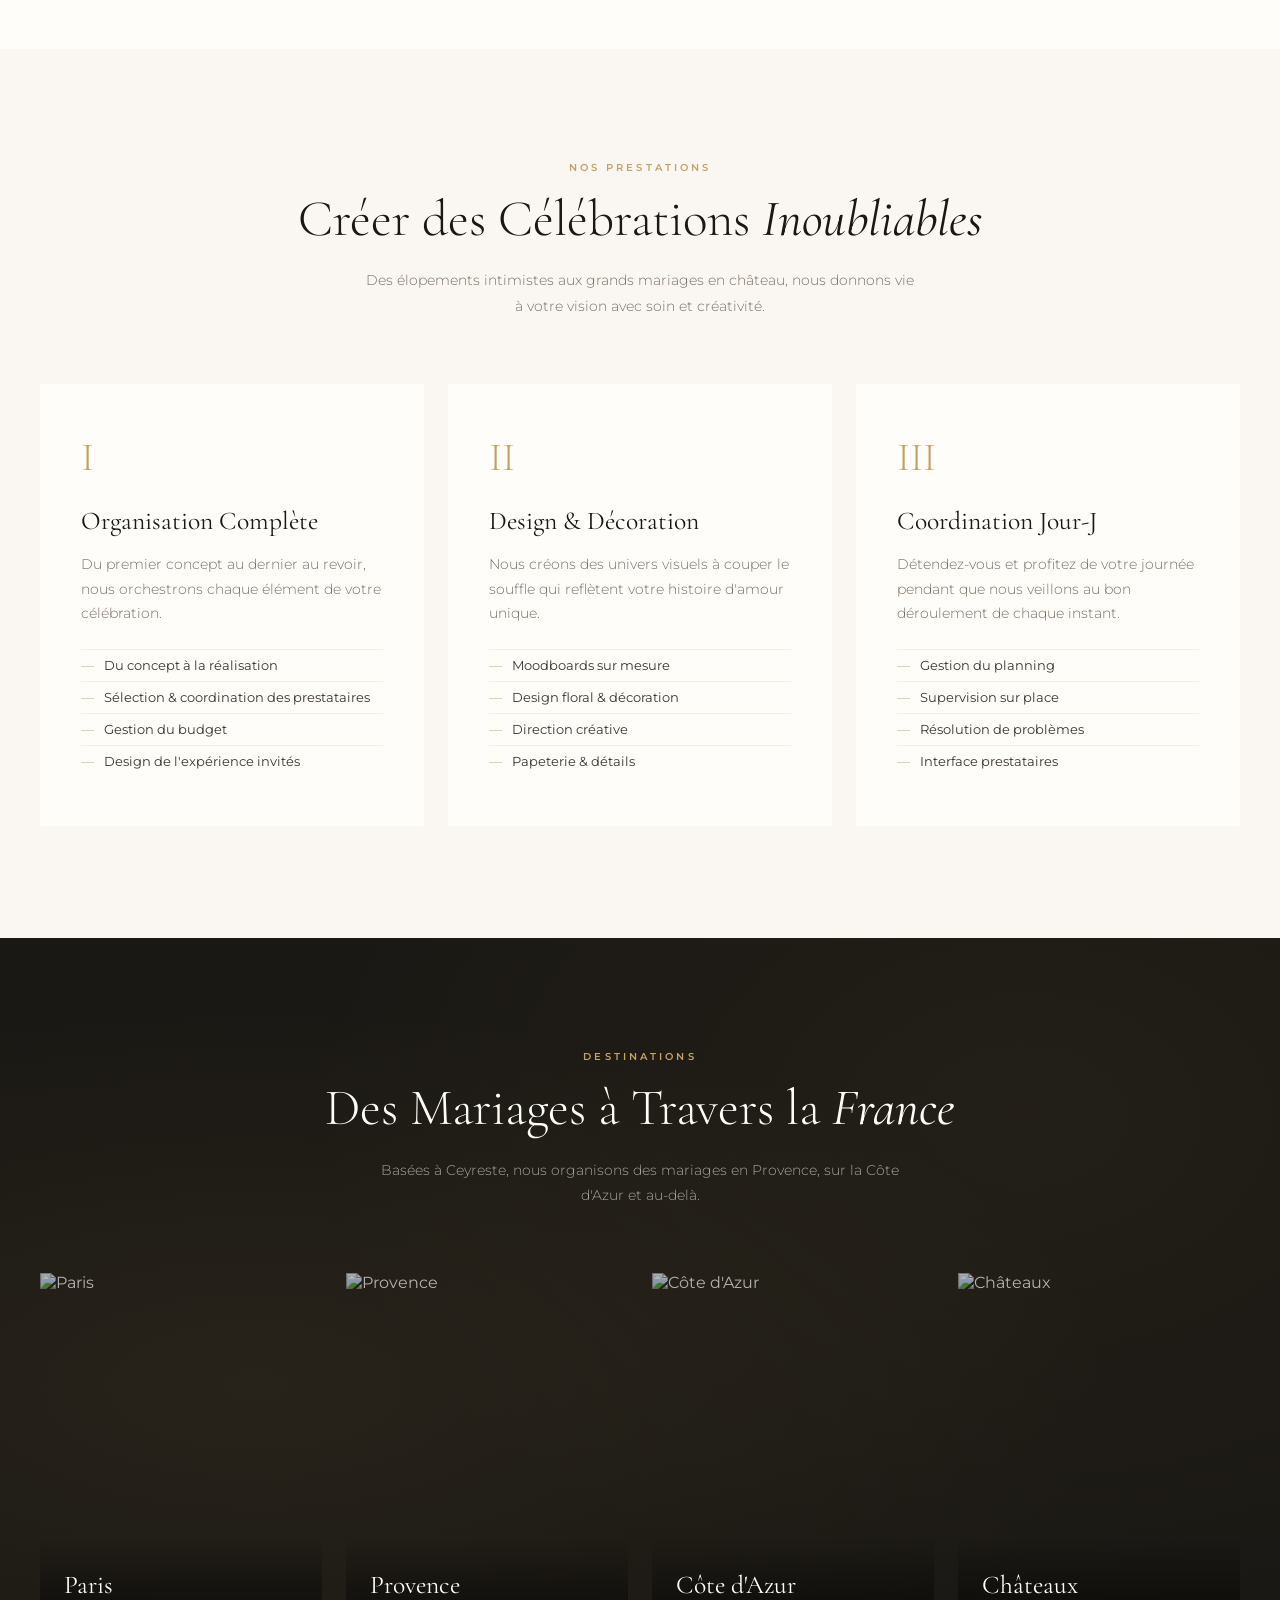
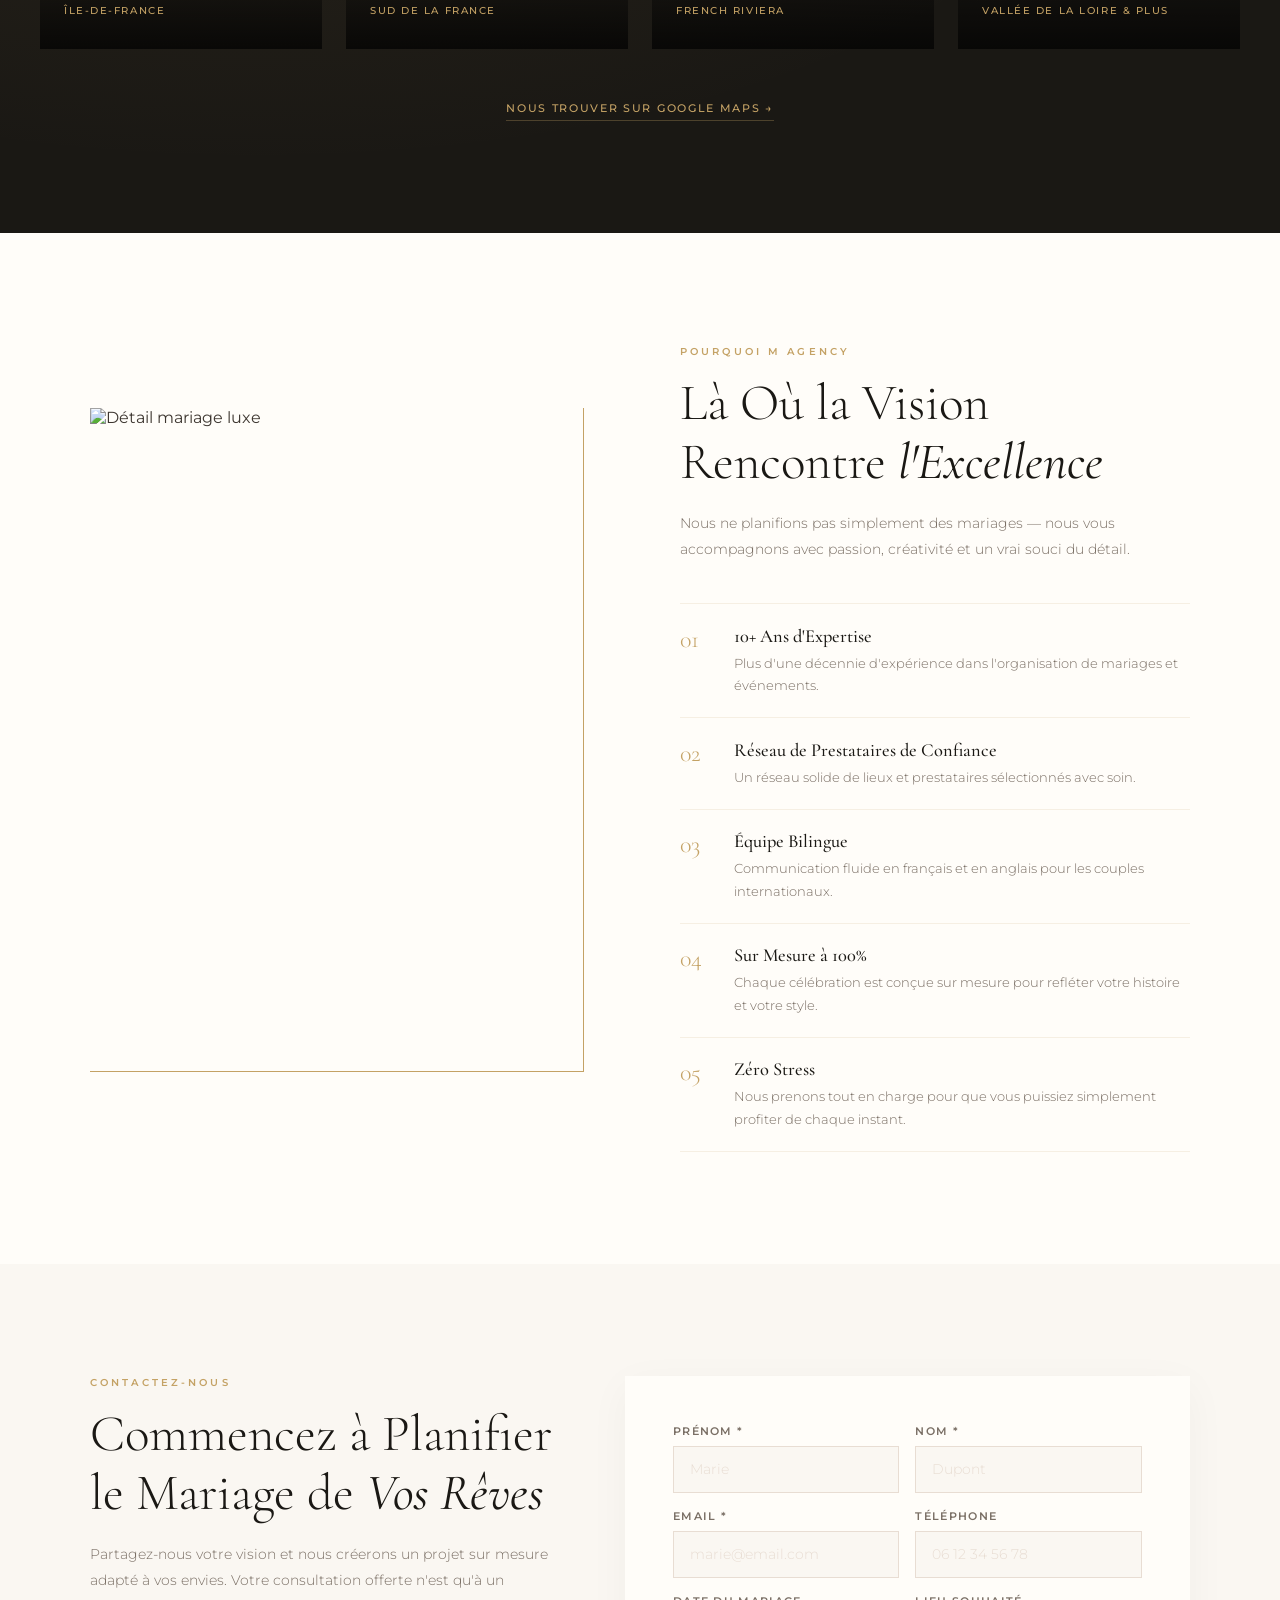
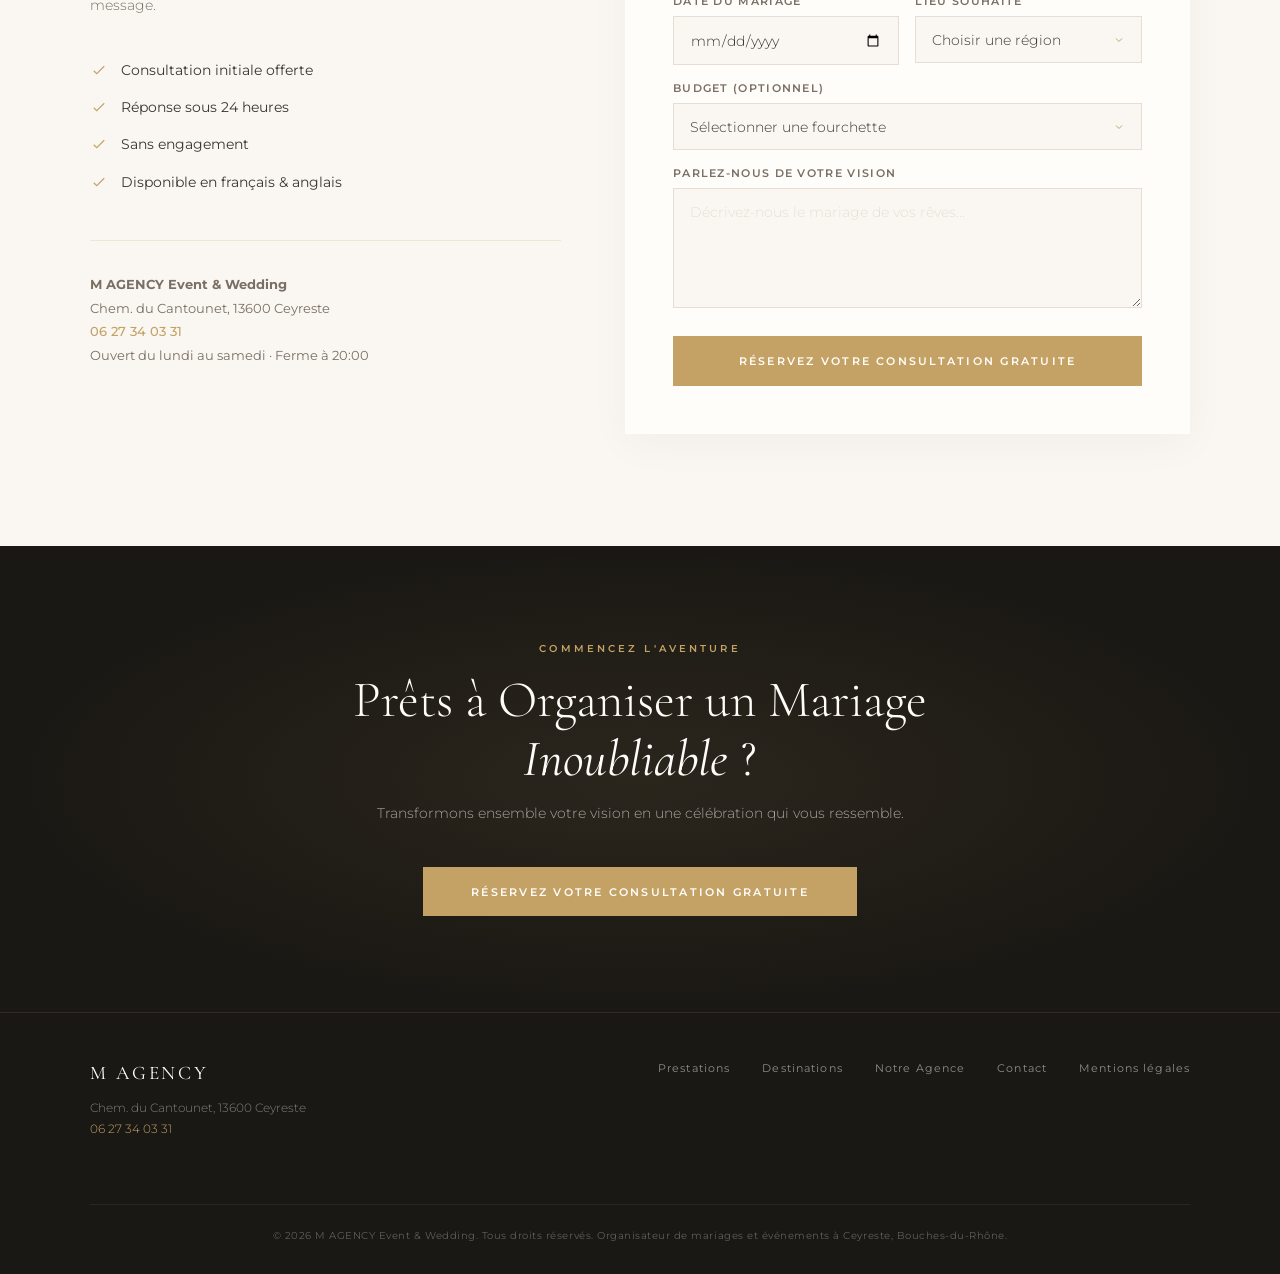
==== commit cb2ec78b: "amelioration du site" ====
--- a/m-agency-wedding/index.html
+++ b/m-agency-wedding/index.html
@@ -3,8 +3,9 @@
 <head>
   <meta charset="UTF-8">
   <meta name="viewport" content="width=device-width, initial-scale=1.0">
-  <title>M AGENCY Event & Wedding — Wedding Planner de Luxe en France</title>
-  <meta name="description" content="Une agence de mariage haut de gamme qui transforme votre vision en une expérience inoubliable en France. Wedding planner luxe à Ceyreste, Provence, Paris, Côte d'Azur.">
+  <title>M AGENCY Event & Wedding — Organisateur de Mariages à Ceyreste</title>
+  <meta name="description" content="Wedding planner basée à Ceyreste, Bouches-du-Rhône. Organisation de mariages et événements sur mesure.">
+  <meta name="keywords" content="Wedding planner Marseille, Organisateur mariage Provence, Wedding planner Ceyreste, Mariage sur mesure PACA">
   <meta name="theme-color" content="#1A1814">
   <meta name="referrer" content="strict-origin-when-cross-origin">
   <link rel="canonical" href="https://www.magency.fr/">
@@ -13,14 +14,14 @@
   <meta property="og:type" content="website">
   <meta property="og:locale" content="fr_FR">
   <meta property="og:url" content="https://www.magency.fr/">
-  <meta property="og:title" content="M AGENCY Event & Wedding — Wedding Planner de Luxe en France">
-  <meta property="og:description" content="Une agence de mariage haut de gamme qui transforme votre vision en une expérience inoubliable en France.">
+  <meta property="og:title" content="M AGENCY Event & Wedding — Organisateur de Mariages à Ceyreste">
+  <meta property="og:description" content="Wedding planner basée à Ceyreste, Bouches-du-Rhône. Organisation de mariages et événements sur mesure.">
   <meta property="og:image" content="https://images.unsplash.com/photo-1519741497674-611481863552?w=1200&amp;h=630&amp;fit=crop&amp;q=80">
   <meta property="og:image:width" content="1200">
   <meta property="og:image:height" content="630">
   <meta name="twitter:card" content="summary_large_image">
-  <meta name="twitter:title" content="M AGENCY Event & Wedding — Wedding Planner de Luxe">
-  <meta name="twitter:description" content="Wedding planner de luxe en France — Provence, Paris, Côte d'Azur.">
+  <meta name="twitter:title" content="M AGENCY Event & Wedding — Organisateur de Mariages à Ceyreste">
+  <meta name="twitter:description" content="Wedding planner basée à Ceyreste, Bouches-du-Rhône. Organisation de mariages et événements sur mesure.">
   <meta name="twitter:image" content="https://images.unsplash.com/photo-1519741497674-611481863552?w=1200&amp;h=630&amp;fit=crop&amp;q=80">
   <link rel="preconnect" href="https://fonts.googleapis.com">
   <link rel="preconnect" href="https://fonts.gstatic.com" crossorigin>
@@ -32,7 +33,7 @@
     "@context": "https://schema.org",
     "@type": "LocalBusiness",
     "name": "M AGENCY Event & Wedding",
-    "description": "Wedding planner de luxe en France — organisation, design et coordination jour J.",
+    "description": "Wedding planner à Ceyreste, Bouches-du-Rhône. Organisation de mariages et événements sur mesure.",
     "url": "https://www.magency.fr/",
     "telephone": "+33627340331",
     "address": {
@@ -80,9 +81,9 @@
 <section class="hero" id="hero">
   <div class="hero-bg"></div>
   <div class="hero-content">
-    <p class="hero-eyebrow">Wedding Planner de Luxe en France</p>
+    <p class="hero-eyebrow">Organisateur de Mariages · Ceyreste</p>
     <h1 class="hero-title">Organisez le Mariage<br>de Vos Rêves — <em>Sans le Stress</em></h1>
-    <p class="hero-subtitle">Une agence haut de gamme qui conçoit, organise et orchestre des célébrations inoubliables à travers toute la France.</p>
+    <p class="hero-subtitle">Une agence qui conçoit, organise et orchestre des célébrations inoubliables, avec passion et sur mesure.</p>
     <a href="#contact" class="hero-cta">Réservez Votre Consultation Gratuite</a>
   </div>
   <div class="hero-scroll"><div class="scroll-line"></div><span>Découvrir</span></div>
@@ -100,7 +101,7 @@
     <div class="trust-stats">
       <div class="stat"><div class="stat-number">10+</div><div class="stat-label">Ans d'Expérience</div></div>
       <div class="stat"><div class="stat-number">5,0</div><div class="stat-label">Note Google</div></div>
-      <div class="stat"><div class="stat-number">50+</div><div class="stat-label">Lieux Partenaires</div></div>
+      <div class="stat"><div class="stat-number">9</div><div class="stat-label">Avis 5 Étoiles</div></div>
     </div>
   </div>
   <div class="testimonials-grid reveal">
@@ -181,7 +182,7 @@
     <div class="locations-header reveal">
       <p class="section-eyebrow">Destinations</p>
       <h2 class="section-title">Des Mariages à Travers la <em>France</em></h2>
-      <p class="section-subtitle">De l'élégance parisienne au charme provençal, nous créons des célébrations dans les cadres les plus emblématiques de France.</p>
+      <p class="section-subtitle">Basées à Ceyreste, nous organisons des mariages en Provence, sur la Côte d'Azur et au-delà.</p>
     </div>
     <div class="locations-grid reveal">
       <div class="location-card">
@@ -215,10 +216,10 @@
     <div class="reveal">
       <p class="section-eyebrow">Pourquoi M Agency</p>
       <h2 class="section-title">Là Où la Vision Rencontre <em>l'Excellence</em></h2>
-      <p class="section-subtitle">Nous ne planifions pas simplement des mariages — nous créons des expériences extraordinaires fondées sur la confiance, la créativité et le souci du détail.</p>
+      <p class="section-subtitle">Nous ne planifions pas simplement des mariages — nous vous accompagnons avec passion, créativité et un vrai souci du détail.</p>
       <ul class="why-list">
-        <li><span class="why-number">01</span><div class="why-text"><strong>10+ Ans d'Expertise</strong><span>Plus d'une décennie d'organisation d'événements haut de gamme à travers la France.</span></div></li>
-        <li><span class="why-number">02</span><div class="why-text"><strong>Lieux & Prestataires Exclusifs</strong><span>Accès à un réseau trié sur le volet des plus beaux lieux et artisans.</span></div></li>
+        <li><span class="why-number">01</span><div class="why-text"><strong>10+ Ans d'Expertise</strong><span>Plus d'une décennie d'expérience dans l'organisation de mariages et événements.</span></div></li>
+        <li><span class="why-number">02</span><div class="why-text"><strong>Réseau de Prestataires de Confiance</strong><span>Un réseau solide de lieux et prestataires sélectionnés avec soin.</span></div></li>
         <li><span class="why-number">03</span><div class="why-text"><strong>Équipe Bilingue</strong><span>Communication fluide en français et en anglais pour les couples internationaux.</span></div></li>
         <li><span class="why-number">04</span><div class="why-text"><strong>Sur Mesure à 100%</strong><span>Chaque célébration est conçue sur mesure pour refléter votre histoire et votre style.</span></div></li>
         <li><span class="why-number">05</span><div class="why-text"><strong>Zéro Stress</strong><span>Nous prenons tout en charge pour que vous puissiez simplement profiter de chaque instant.</span></div></li>
@@ -278,7 +279,7 @@
   <div class="final-cta-inner reveal">
     <p class="section-eyebrow">Commencez l'Aventure</p>
     <h2 class="section-title">Prêts à Organiser un Mariage <em>Inoubliable</em> ?</h2>
-    <p class="section-subtitle">Transformons ensemble votre vision en une célébration d'exception en France.</p>
+    <p class="section-subtitle">Transformons ensemble votre vision en une célébration qui vous ressemble.</p>
     <a href="#contact" class="final-cta-btn">Réservez Votre Consultation Gratuite</a>
   </div>
 </section>
@@ -297,7 +298,7 @@
       <a href="#contact">Contact</a>
       <a href="mentions-legales.html">Mentions légales</a>
     </div>
-    <p class="footer-copy">© 2026 M AGENCY Event & Wedding. Tous droits réservés. Wedding planner de luxe en France.</p>
+    <p class="footer-copy">© 2026 M AGENCY Event & Wedding. Tous droits réservés. Organisateur de mariages et événements à Ceyreste, Bouches-du-Rhône.</p>
   </div>
 </footer>
 
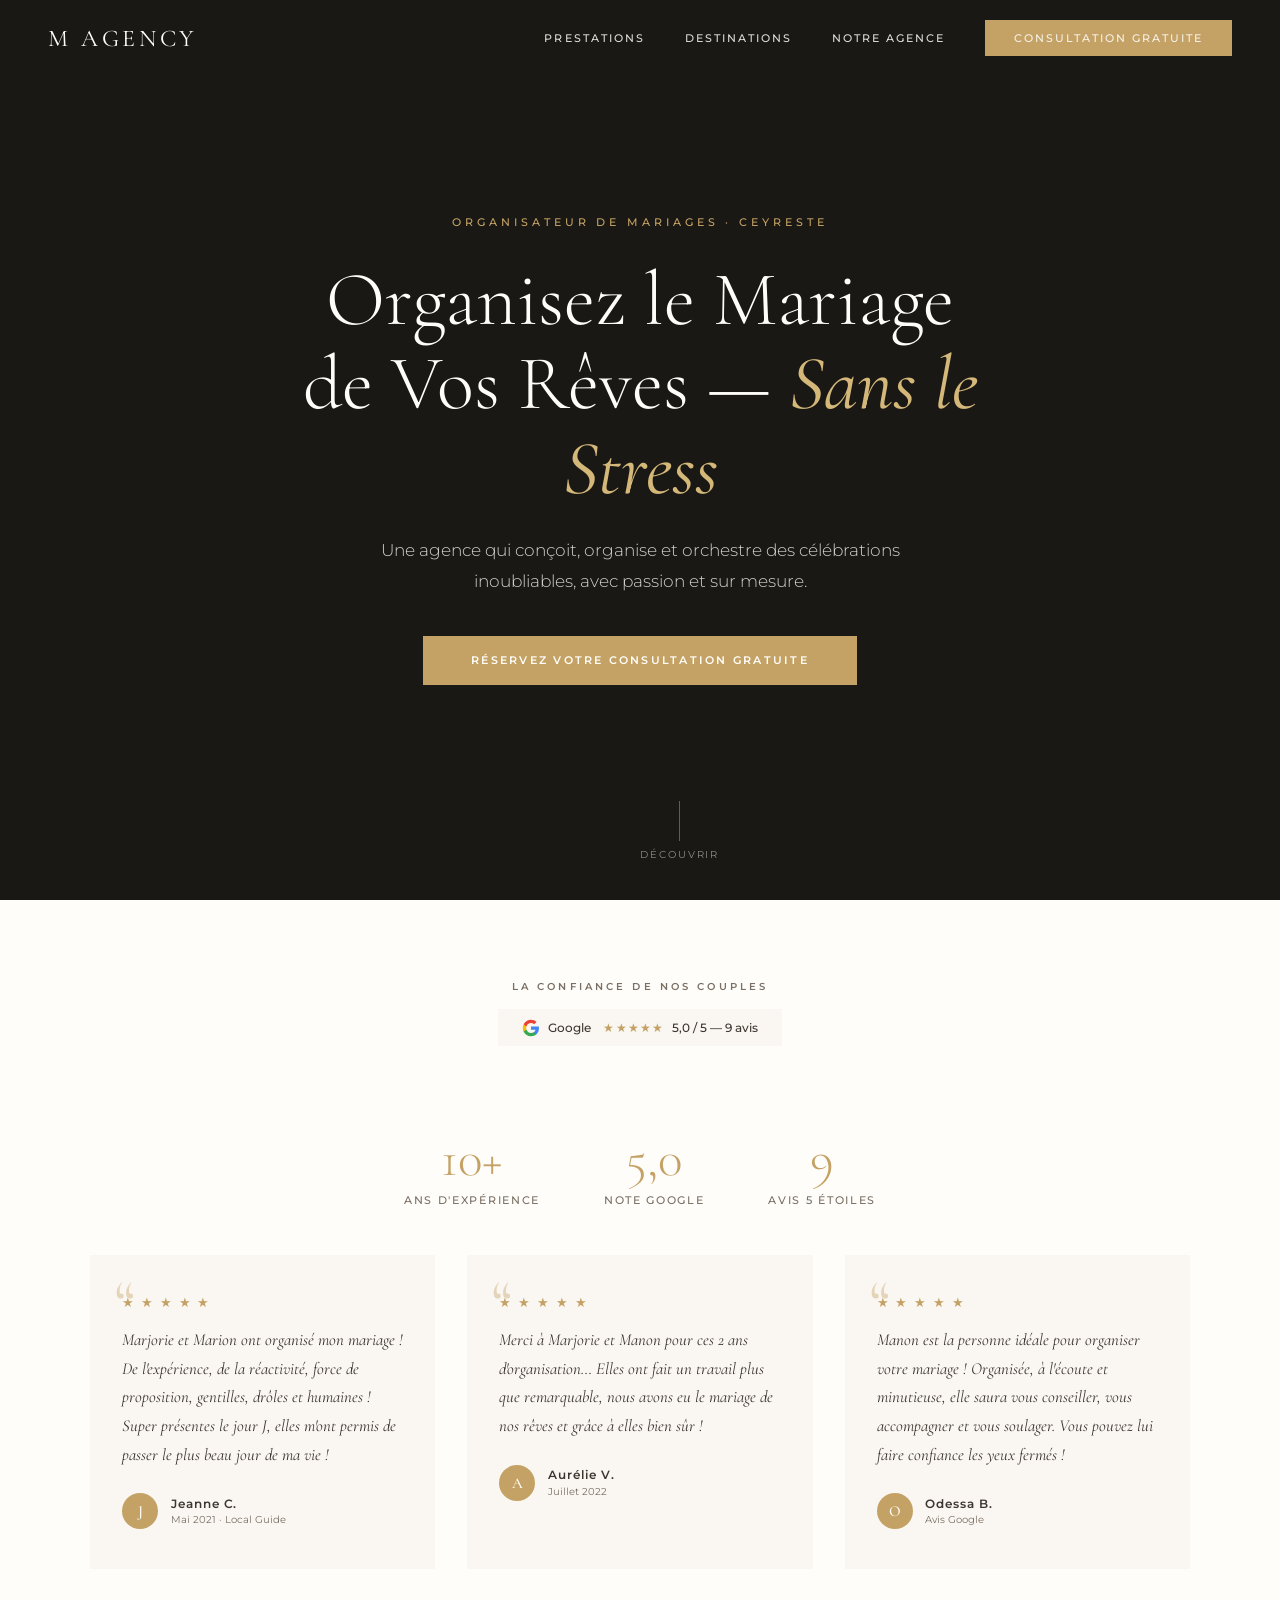
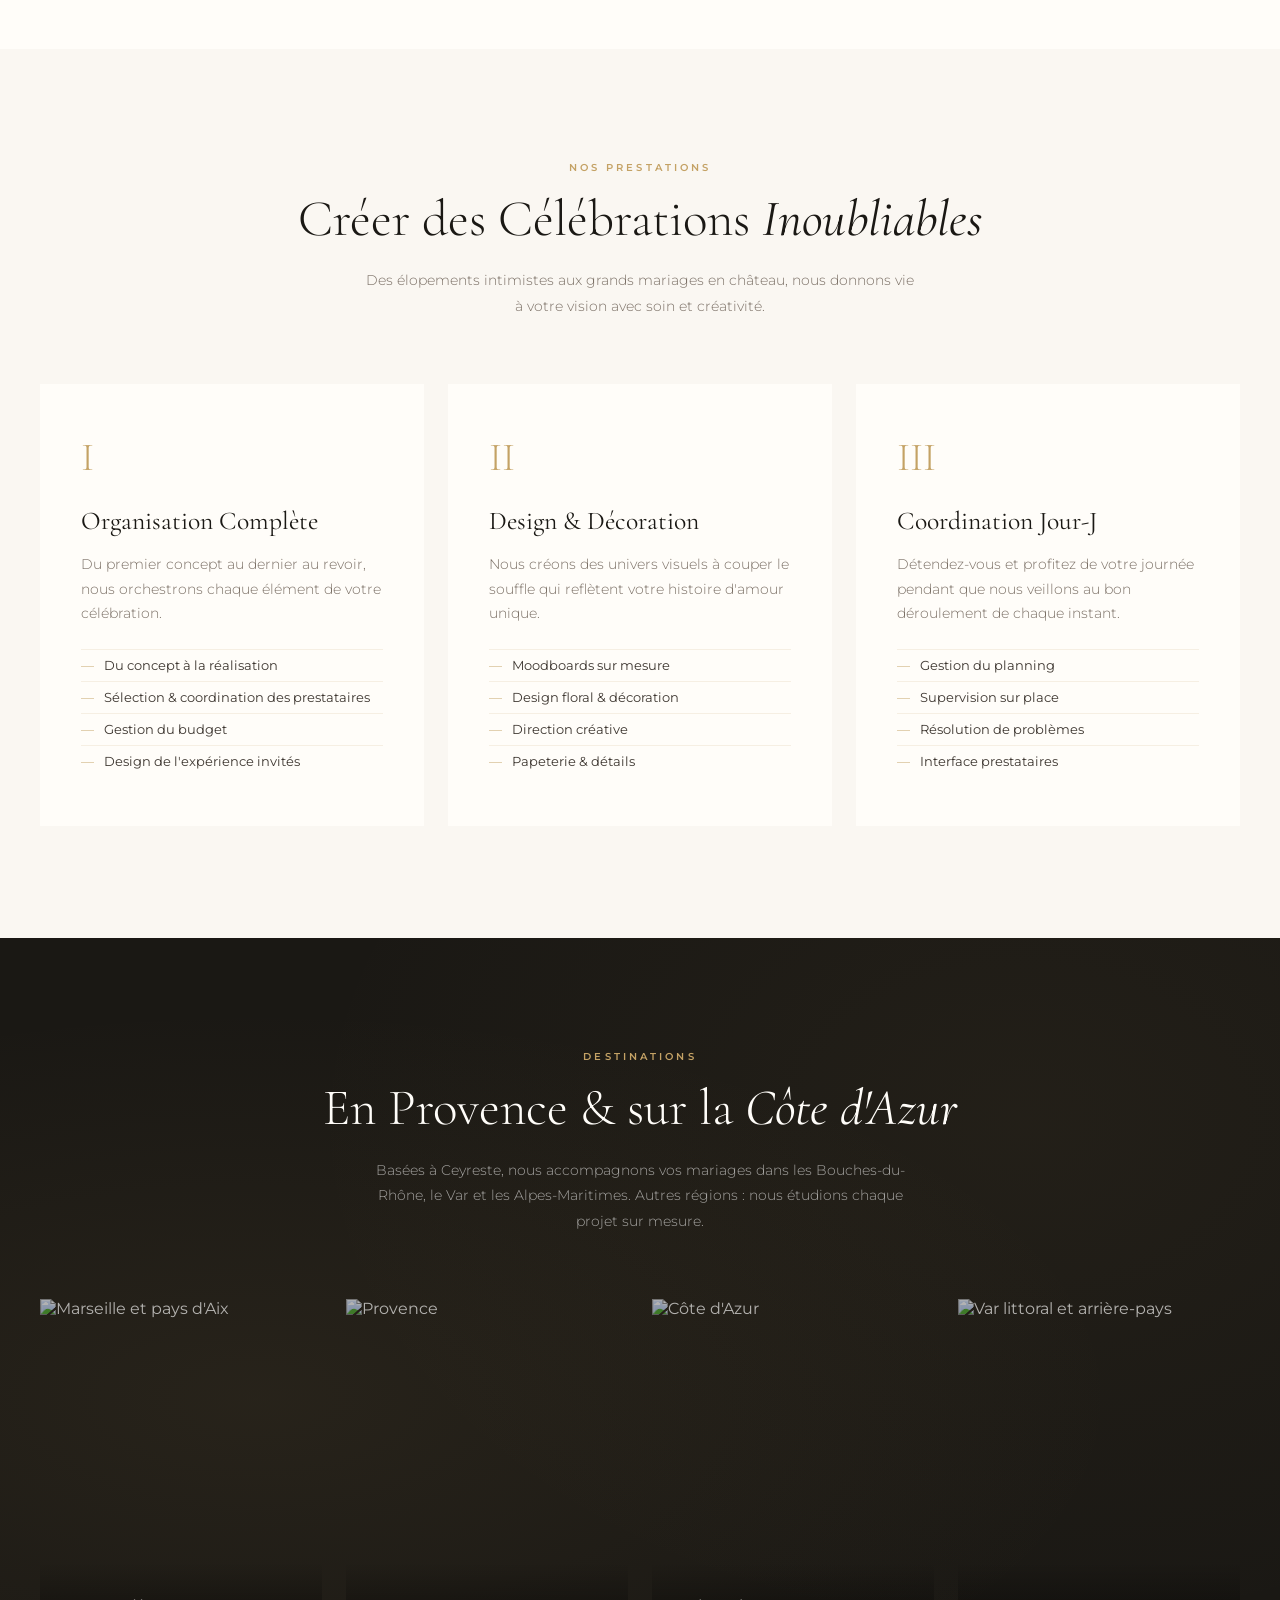
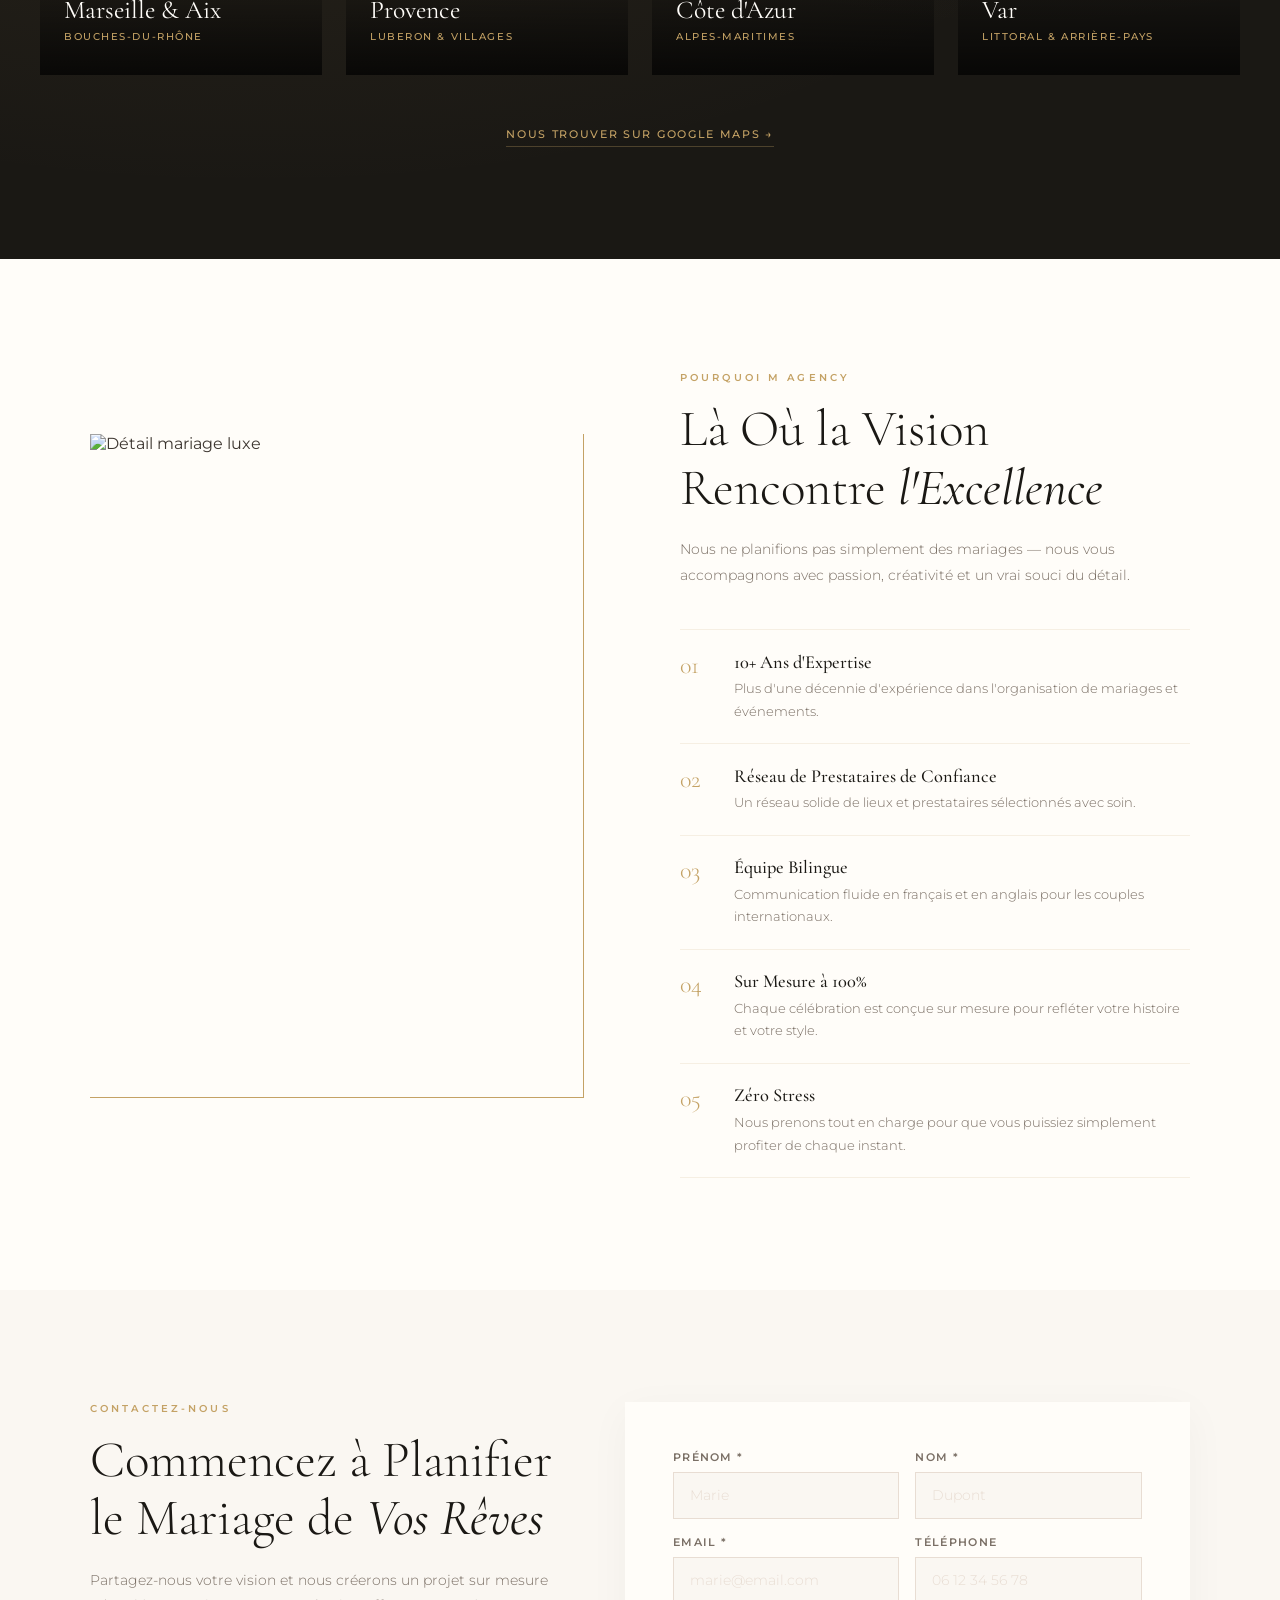
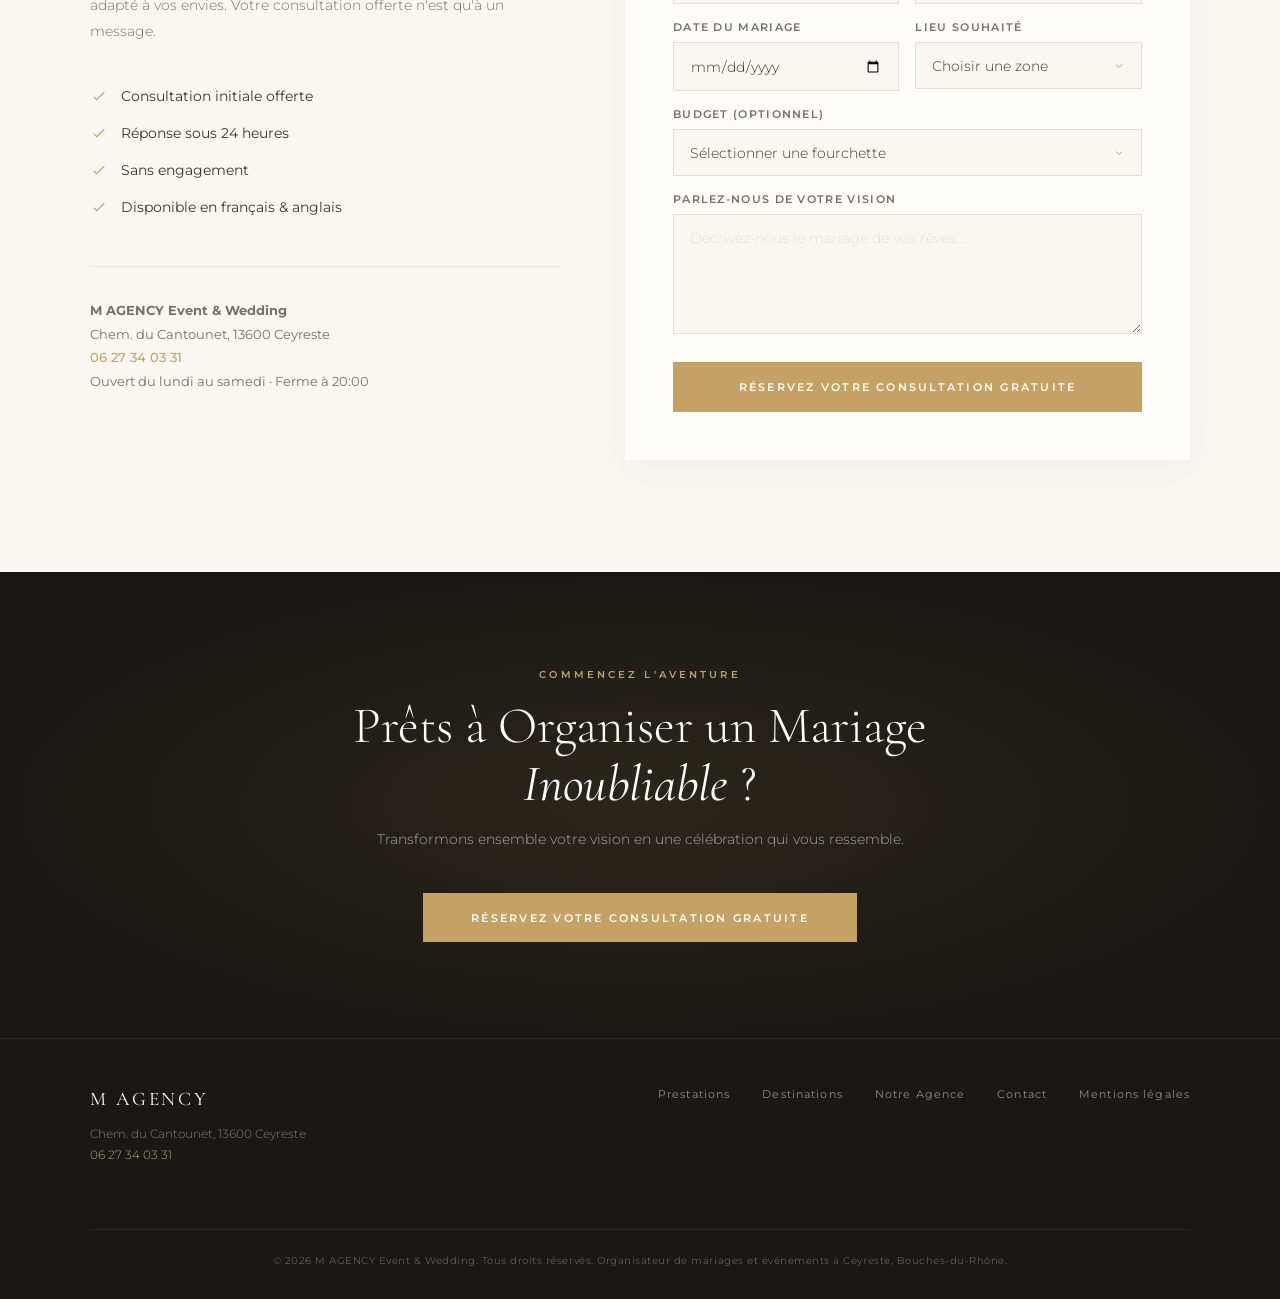
==== commit 3acf8196: "mieux encore" ====
--- a/m-agency-wedding/index.html
+++ b/m-agency-wedding/index.html
@@ -181,25 +181,25 @@
   <div class="locations-inner">
     <div class="locations-header reveal">
       <p class="section-eyebrow">Destinations</p>
-      <h2 class="section-title">Des Mariages à Travers la <em>France</em></h2>
-      <p class="section-subtitle">Basées à Ceyreste, nous organisons des mariages en Provence, sur la Côte d'Azur et au-delà.</p>
+      <h2 class="section-title">En Provence & sur la <em>Côte d'Azur</em></h2>
+      <p class="section-subtitle">Basées à Ceyreste, nous accompagnons vos mariages dans les Bouches-du-Rhône, le Var et les Alpes-Maritimes. Autres régions : nous étudions chaque projet sur mesure.</p>
     </div>
     <div class="locations-grid reveal">
       <div class="location-card">
-        <img src="https://images.unsplash.com/photo-1502602898657-3e91760cbb34?w=600&q=75" alt="Paris" loading="lazy">
-        <div class="location-card-content"><div class="location-name">Paris</div><div class="location-region">Île-de-France</div></div>
+        <img src="https://images.unsplash.com/photo-1565099821828-27239f1b9f2a?w=600&q=75" alt="Marseille et pays d'Aix" loading="lazy">
+        <div class="location-card-content"><div class="location-name">Marseille & Aix</div><div class="location-region">Bouches-du-Rhône</div></div>
       </div>
       <div class="location-card">
         <img src="https://images.unsplash.com/photo-1595752024492-e8ceaea1df01?w=600&q=75" alt="Provence" loading="lazy">
-        <div class="location-card-content"><div class="location-name">Provence</div><div class="location-region">Sud de la France</div></div>
+        <div class="location-card-content"><div class="location-name">Provence</div><div class="location-region">Luberon & villages</div></div>
       </div>
       <div class="location-card">
         <img src="https://images.unsplash.com/photo-1533104816931-20fa691ff6ca?w=600&q=75" alt="Côte d'Azur" loading="lazy">
-        <div class="location-card-content"><div class="location-name">Côte d'Azur</div><div class="location-region">French Riviera</div></div>
+        <div class="location-card-content"><div class="location-name">Côte d'Azur</div><div class="location-region">Alpes-Maritimes</div></div>
       </div>
       <div class="location-card">
-        <img src="https://images.unsplash.com/photo-1590001155093-a3c66ab0c3ff?w=600&q=75" alt="Châteaux" loading="lazy">
-        <div class="location-card-content"><div class="location-name">Châteaux</div><div class="location-region">Vallée de la Loire & Plus</div></div>
+        <img src="https://images.unsplash.com/photo-1506905925346-21bda4d32df4?w=600&q=75" alt="Var littoral et arrière-pays" loading="lazy">
+        <div class="location-card-content"><div class="location-name">Var</div><div class="location-region">Littoral & arrière-pays</div></div>
       </div>
     </div>
     <div class="map-link-wrapper reveal">
@@ -262,7 +262,7 @@
         <div class="form-row">
           <div class="form-group"><label class="form-label" for="weddingDate">Date du Mariage</label><input type="date" id="weddingDate" class="form-input" name="weddingDate"></div>
           <div class="form-group"><label class="form-label" for="region">Lieu Souhaité</label>
-            <select id="region" class="form-select" name="region"><option value="">Choisir une région</option><option value="idf">Paris / Île-de-France</option><option value="provence">Provence</option><option value="cote">Côte d'Azur</option><option value="chateaux">Châteaux / Vallée de la Loire</option><option value="other">Autre / Pas encore défini</option></select>
+            <select id="region" class="form-select" name="region"><option value="">Choisir une zone</option><option value="13">Bouches-du-Rhône</option><option value="provence">Provence (Luberon, Alpilles…)</option><option value="cote">Côte d'Azur (06)</option><option value="var">Var (83)</option><option value="other-paca">Autre département PACA</option><option value="other">Hors PACA / pas encore défini</option></select>
           </div>
         </div>
         <div class="form-group full"><label class="form-label" for="budget">Budget (optionnel)</label>
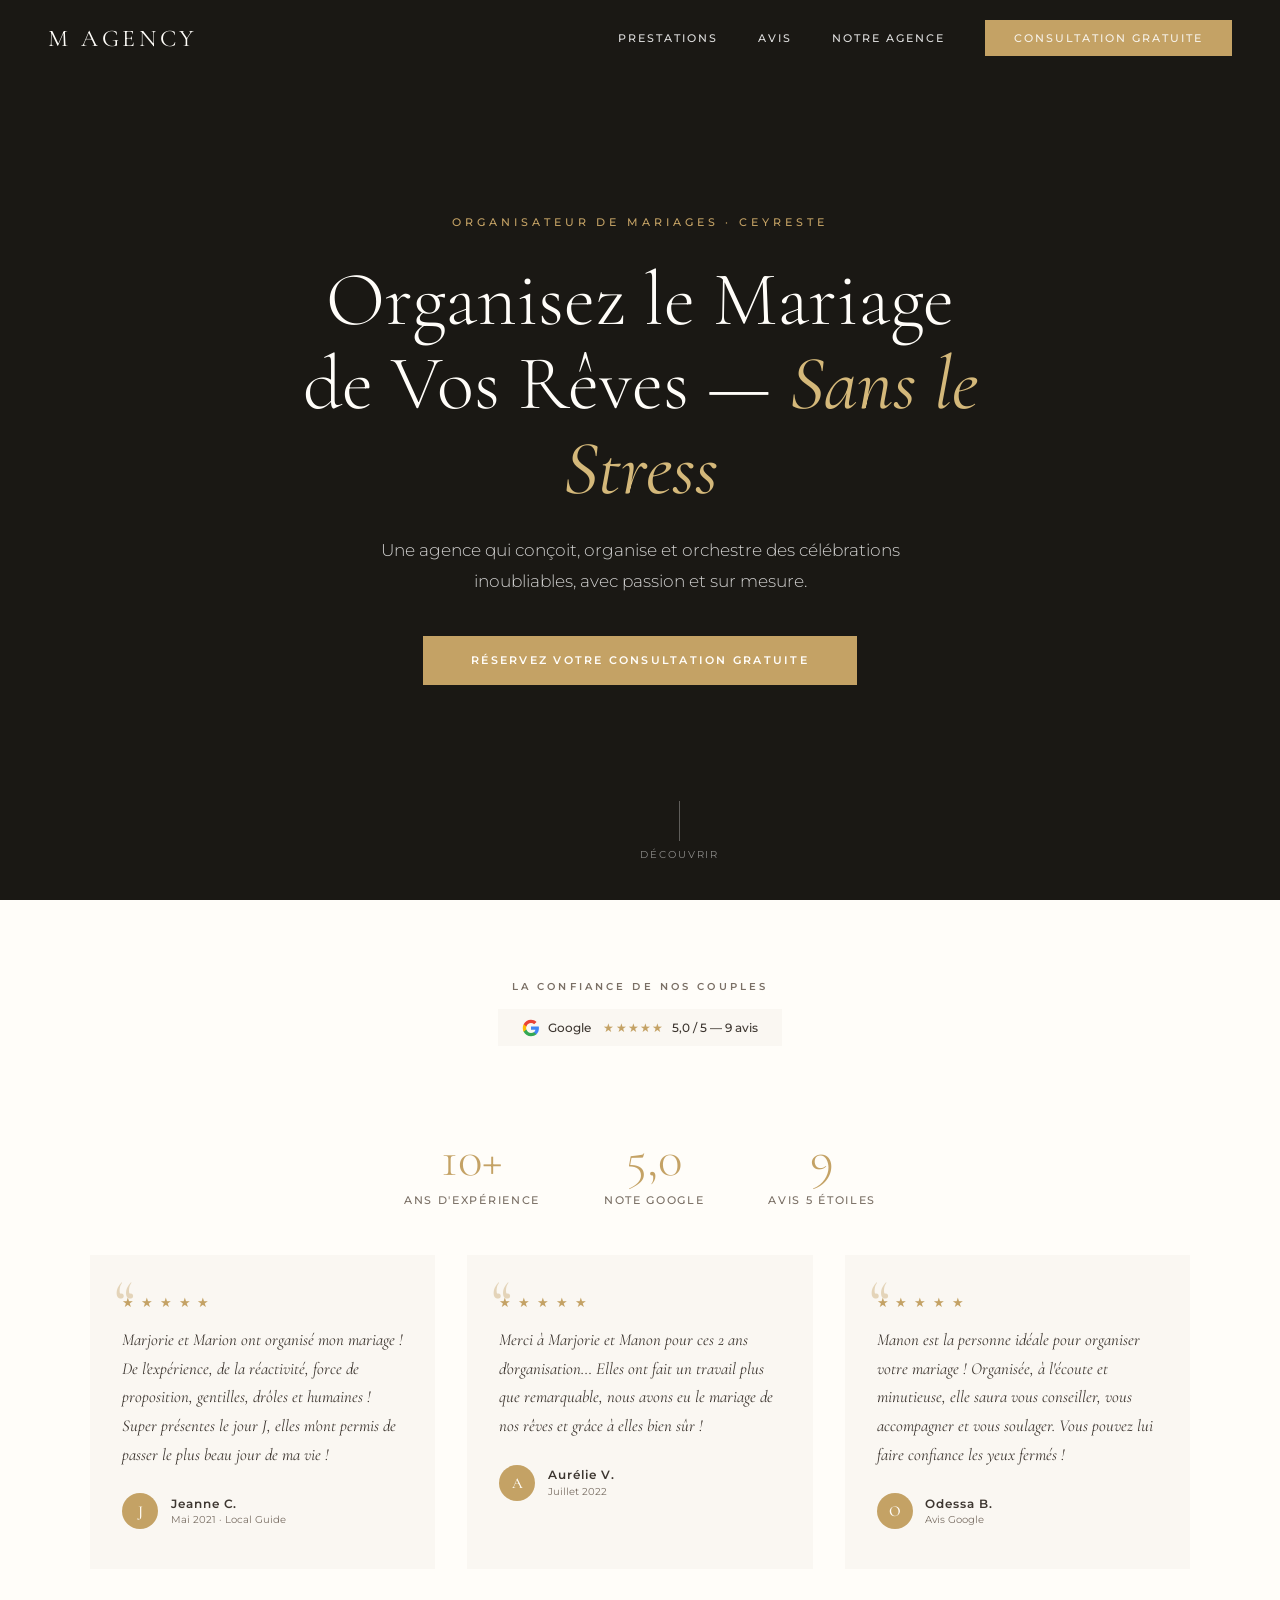
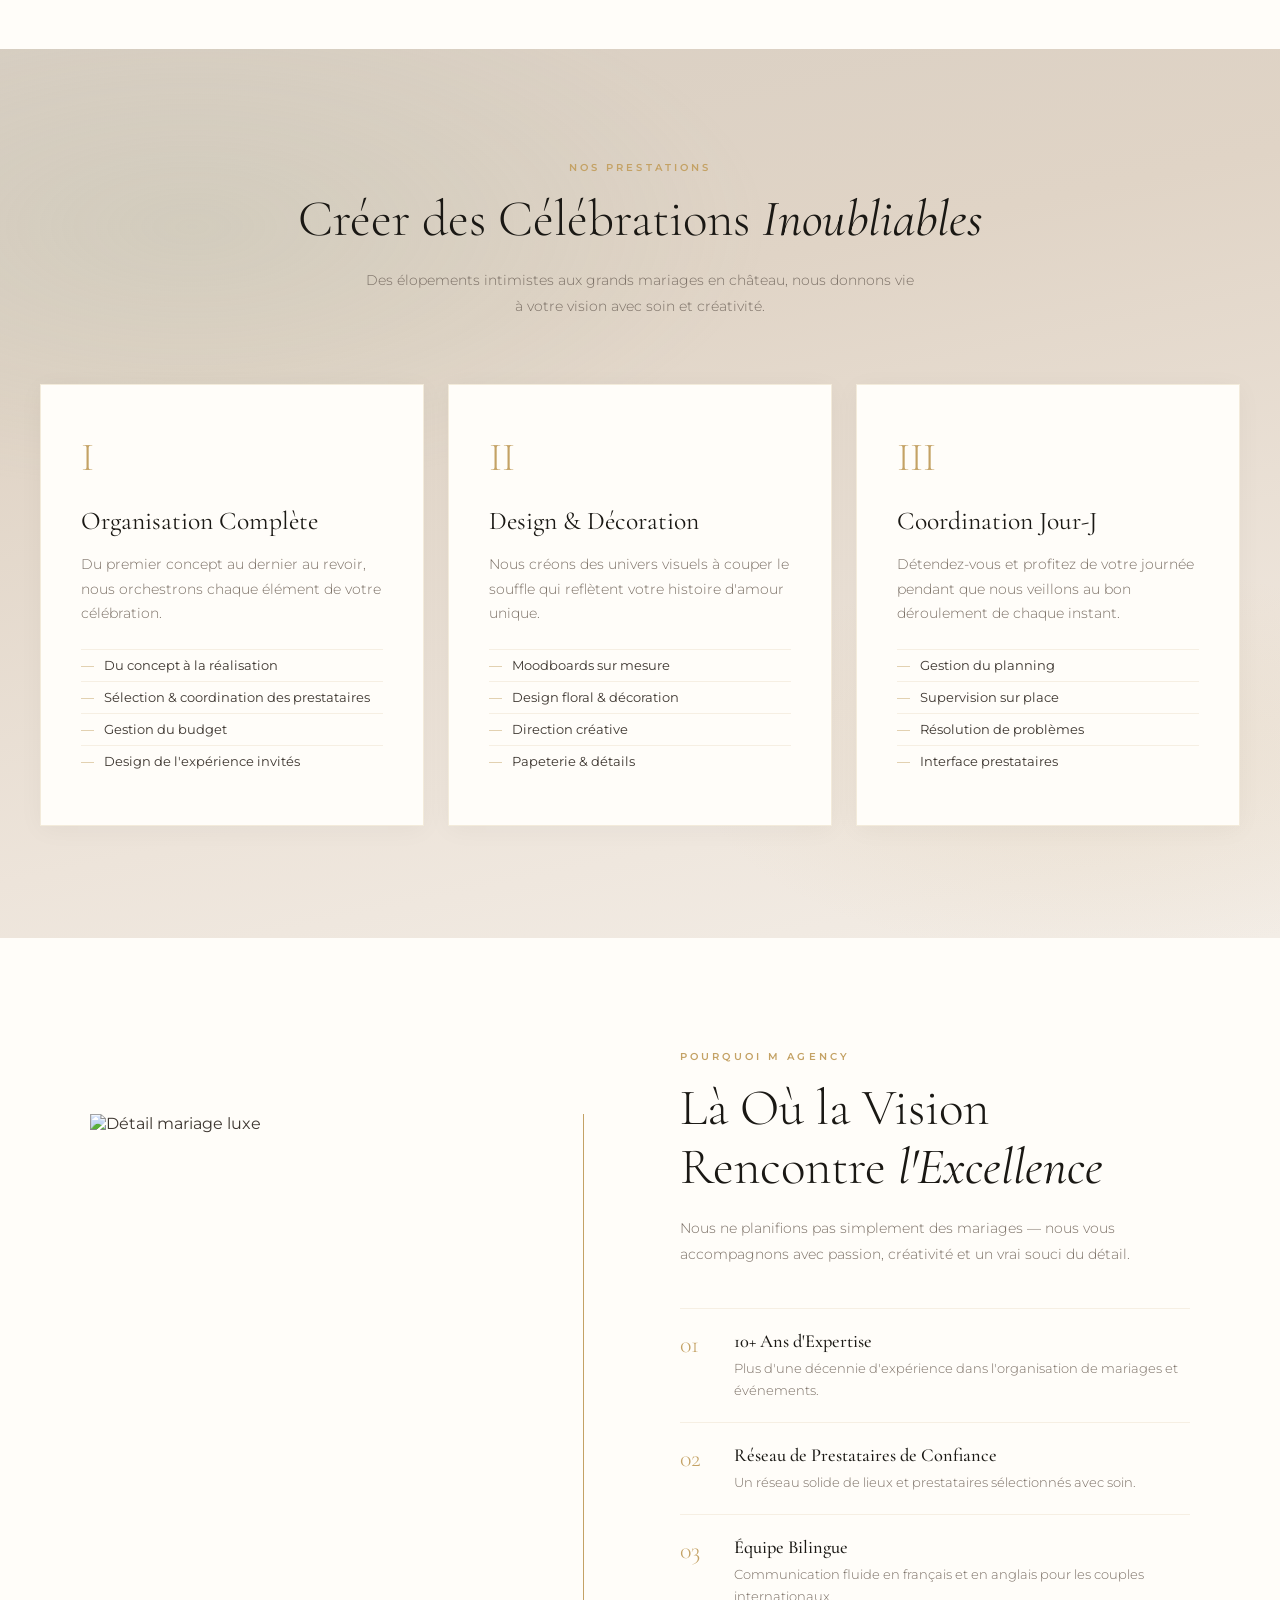
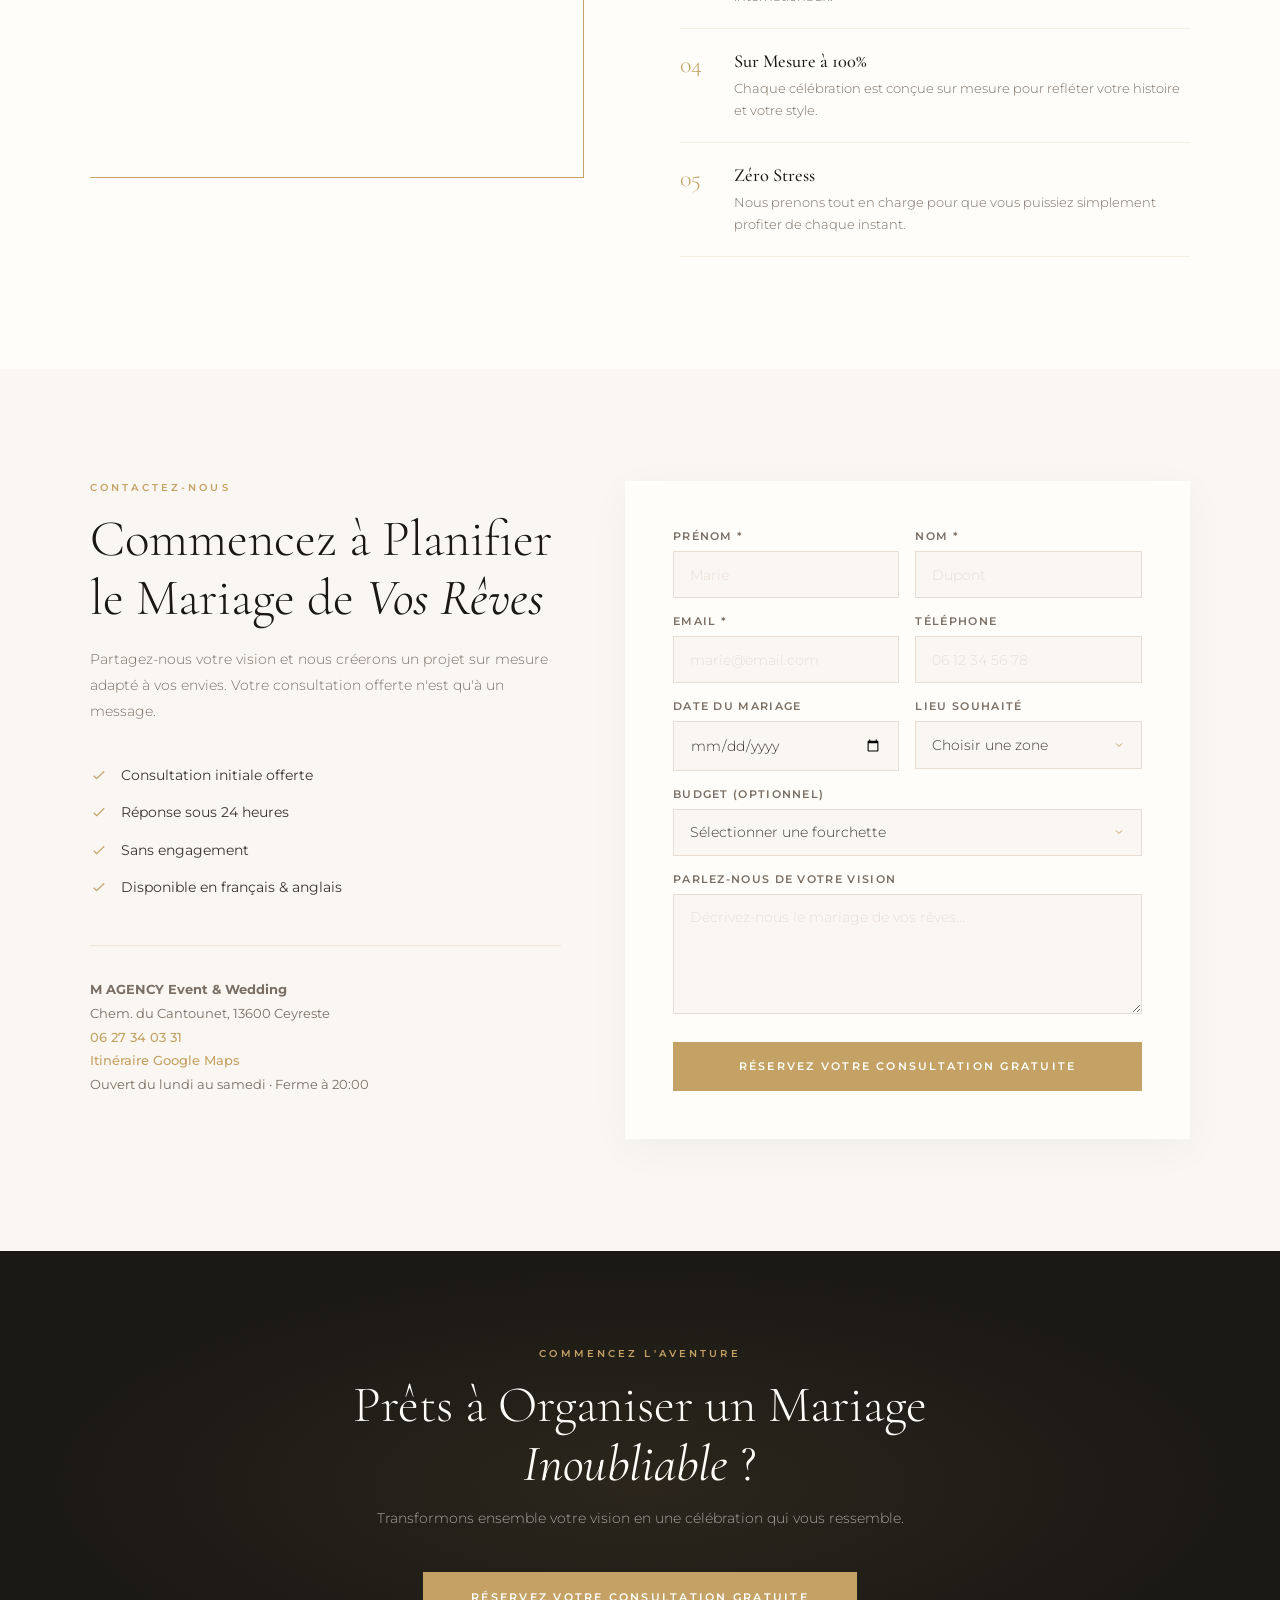
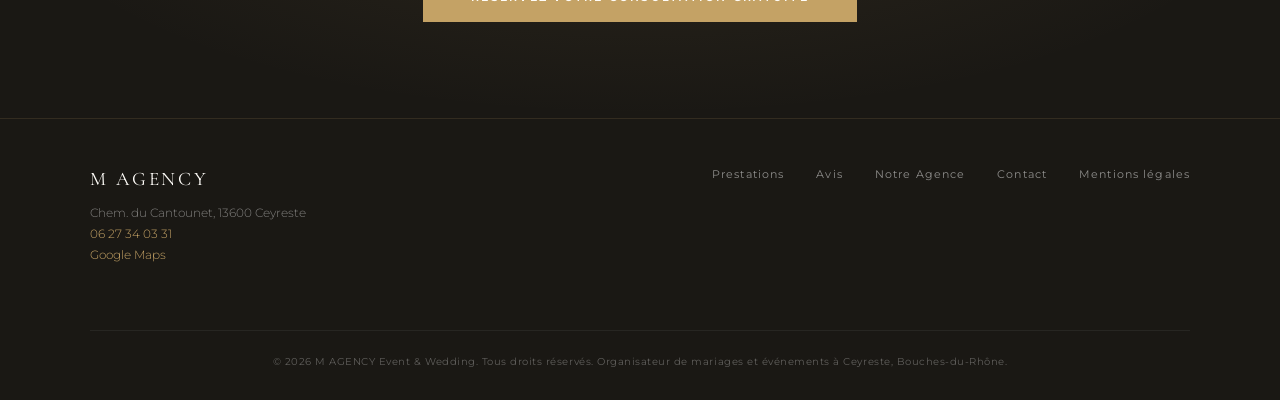
==== commit 870b6f5d: "remove qui sert a rien" ====
--- a/m-agency-wedding/index.html
+++ b/m-agency-wedding/index.html
@@ -62,7 +62,7 @@
   <a href="#hero" class="nav-logo">M AGENCY</a>
   <div class="nav-links">
     <a href="#services">Prestations</a>
-    <a href="#locations">Destinations</a>
+    <a href="#social-proof">Avis</a>
     <a href="#why-us">Notre Agence</a>
     <a href="#contact" class="nav-cta">Consultation Gratuite</a>
   </div>
@@ -71,7 +71,7 @@
 
 <div class="mobile-menu" id="mobileMenu" aria-hidden="true">
   <a href="#services">Prestations</a>
-  <a href="#locations">Destinations</a>
+  <a href="#social-proof">Avis</a>
   <a href="#why-us">Notre Agence</a>
   <a href="#contact">Consultation Gratuite</a>
   <a href="tel:0627340331" class="mobile-phone">06 27 34 03 31</a>
@@ -173,37 +173,6 @@
           <li>Interface prestataires</li>
         </ul>
       </div>
-    </div>
-  </div>
-</section>
-
-<section class="locations" id="locations">
-  <div class="locations-inner">
-    <div class="locations-header reveal">
-      <p class="section-eyebrow">Destinations</p>
-      <h2 class="section-title">En Provence & sur la <em>Côte d'Azur</em></h2>
-      <p class="section-subtitle">Basées à Ceyreste, nous accompagnons vos mariages dans les Bouches-du-Rhône, le Var et les Alpes-Maritimes. Autres régions : nous étudions chaque projet sur mesure.</p>
-    </div>
-    <div class="locations-grid reveal">
-      <div class="location-card">
-        <img src="https://images.unsplash.com/photo-1565099821828-27239f1b9f2a?w=600&q=75" alt="Marseille et pays d'Aix" loading="lazy">
-        <div class="location-card-content"><div class="location-name">Marseille & Aix</div><div class="location-region">Bouches-du-Rhône</div></div>
-      </div>
-      <div class="location-card">
-        <img src="https://images.unsplash.com/photo-1595752024492-e8ceaea1df01?w=600&q=75" alt="Provence" loading="lazy">
-        <div class="location-card-content"><div class="location-name">Provence</div><div class="location-region">Luberon & villages</div></div>
-      </div>
-      <div class="location-card">
-        <img src="https://images.unsplash.com/photo-1533104816931-20fa691ff6ca?w=600&q=75" alt="Côte d'Azur" loading="lazy">
-        <div class="location-card-content"><div class="location-name">Côte d'Azur</div><div class="location-region">Alpes-Maritimes</div></div>
-      </div>
-      <div class="location-card">
-        <img src="https://images.unsplash.com/photo-1506905925346-21bda4d32df4?w=600&q=75" alt="Var littoral et arrière-pays" loading="lazy">
-        <div class="location-card-content"><div class="location-name">Var</div><div class="location-region">Littoral & arrière-pays</div></div>
-      </div>
-    </div>
-    <div class="map-link-wrapper reveal">
-      <a href="https://www.google.com/maps/place/M+AGENCY+Event+%26+Wedding/@43.2239686,5.6510704,15z/data=!4m6!3m5!1s0x12c9a5d2ddb75d47:0x6987f0f7b1d59e01!8m2!3d43.2221257!4d5.644338!16s%2Fg%2F11h6qlwb0t?entry=ttu" target="_blank" rel="noopener noreferrer" class="map-link">Nous Trouver sur Google Maps →</a>
     </div>
   </div>
 </section>
@@ -241,7 +210,7 @@
         <li><svg viewBox="0 0 24 24" fill="none" stroke="currentColor" stroke-width="1.5"><path d="M5 13l4 4L19 7"/></svg>Disponible en français & anglais</li>
       </ul>
       <div class="form-contact-info">
-        <p><strong>M AGENCY Event & Wedding</strong><br>Chem. du Cantounet, 13600 Ceyreste<br><a href="tel:0627340331">06 27 34 03 31</a><br>Ouvert du lundi au samedi · Ferme à 20:00</p>
+        <p><strong>M AGENCY Event & Wedding</strong><br>Chem. du Cantounet, 13600 Ceyreste<br><a href="tel:0627340331">06 27 34 03 31</a><br><a href="https://www.google.com/maps/place/M+AGENCY+Event+%26+Wedding/@43.2221257,5.644338,15z" target="_blank" rel="noopener noreferrer">Itinéraire Google Maps</a><br>Ouvert du lundi au samedi · Ferme à 20:00</p>
       </div>
     </div>
     <div class="form-card reveal">
@@ -289,11 +258,11 @@
   <div class="footer-inner">
     <div>
       <div class="footer-logo">M AGENCY</div>
-      <p class="footer-address">Chem. du Cantounet, 13600 Ceyreste<br><a href="tel:0627340331">06 27 34 03 31</a></p>
+      <p class="footer-address">Chem. du Cantounet, 13600 Ceyreste<br><a href="tel:0627340331">06 27 34 03 31</a><br><a href="https://www.google.com/maps/place/M+AGENCY+Event+%26+Wedding/@43.2221257,5.644338,15z" target="_blank" rel="noopener noreferrer">Google Maps</a></p>
     </div>
     <div class="footer-links">
       <a href="#services">Prestations</a>
-      <a href="#locations">Destinations</a>
+      <a href="#social-proof">Avis</a>
       <a href="#why-us">Notre Agence</a>
       <a href="#contact">Contact</a>
       <a href="mentions-legales.html">Mentions légales</a>
--- a/m-agency-wedding/css/styles.css
+++ b/m-agency-wedding/css/styles.css
@@ -1,5 +1,5 @@
 *,*::before,*::after{margin:0;padding:0;box-sizing:border-box}
-:root{--cream:#FAF7F2;--warm-white:#FFFDF9;--champagne:#E8DDD3;--gold:#C4A265;--gold-light:#D4B87A;--dark:#1A1814;--text:#3D3630;--text-light:#7A6F65;--sage:#A8B5A0;--font-display:'Cormorant Garamond',Georgia,serif;--font-body:'Montserrat',sans-serif}
+:root{--cream:#FAF7F2;--warm-white:#FFFDF9;--champagne:#E8DDD3;--gold:#C4A265;--gold-light:#D4B87A;--dark:#1A1814;--text:#3D3630;--text-light:#7A6F65;--sage:#A8B5A0;--panel-services:#D9CFC3;--panel-services-end:#EDE4DA;--font-display:'Cormorant Garamond',Georgia,serif;--font-body:'Montserrat',sans-serif}
 html{scroll-behavior:smooth;font-size:16px}
 body{font-family:var(--font-body);color:var(--text);background:var(--cream);overflow-x:hidden;-webkit-font-smoothing:antialiased}
 
@@ -72,13 +72,14 @@
 .testimonial-date{font-size:.65rem;font-weight:400;color:var(--text-light);margin-top:.15rem}
 .stars{color:var(--gold);margin-bottom:1rem;font-size:.8rem;letter-spacing:.15em}
 
-.services{background:var(--cream)}
-.services-inner{max-width:1200px;margin:0 auto}
+.services{background:linear-gradient(168deg,var(--panel-services) 0%,#E0D4C6 32%,var(--panel-services-end) 72%,#F3EDE6 100%);position:relative;overflow:hidden}
+.services::before{content:'';position:absolute;inset:0;background:radial-gradient(ellipse 90% 60% at 15% 20%,rgba(168,181,160,.2),transparent 50%),radial-gradient(ellipse 70% 50% at 85% 80%,rgba(196,162,101,.12),transparent 45%);pointer-events:none}
+.services-inner{max-width:1200px;margin:0 auto;position:relative;z-index:1}
 .services-header{text-align:center;margin-bottom:4rem}
 .services-header .section-subtitle{margin:0 auto}
 .services-grid{display:grid;grid-template-columns:repeat(3,1fr);gap:1.5rem}
 @media(max-width:900px){.services-grid{grid-template-columns:1fr;gap:1rem}}
-.service-card{background:var(--warm-white);padding:3rem 2.5rem;transition:all .5s;border:1px solid transparent;overflow:hidden}
+.service-card{background:var(--warm-white);padding:3rem 2.5rem;transition:all .5s;border:1px solid rgba(196,162,101,.2);overflow:hidden;box-shadow:0 4px 24px rgba(26,24,20,.04)}
 .service-card:hover{border-color:var(--gold);transform:translateY(-4px);box-shadow:0 20px 60px rgba(0,0,0,.06)}
 .service-icon{font-family:var(--font-display);font-size:2.5rem;font-weight:300;color:var(--gold);margin-bottom:1.5rem;display:block}
 .service-title{font-family:var(--font-display);font-size:1.6rem;font-weight:400;color:var(--dark);margin-bottom:1rem}
@@ -86,25 +87,6 @@
 .service-list{list-style:none}
 .service-list li{font-size:.8rem;font-weight:400;color:var(--text);padding:.5rem 0;border-top:1px solid rgba(196,162,101,.15);display:flex;align-items:center;gap:.6rem}
 .service-list li::before{content:'\2014';color:var(--gold);font-weight:300}
-
-.locations{background:var(--dark);color:var(--warm-white);position:relative;overflow:hidden}
-.locations::before{content:'';position:absolute;inset:0;background:radial-gradient(ellipse at 20% 50%,rgba(196,162,101,.08)0%,transparent 60%),radial-gradient(ellipse at 80% 20%,rgba(196,162,101,.05)0%,transparent 50%)}
-.locations-inner{max-width:1200px;margin:0 auto;position:relative;z-index:1}
-.locations-header{text-align:center;margin-bottom:4rem}
-.locations-header .section-title{color:var(--warm-white)}
-.locations-header .section-subtitle{color:rgba(255,255,255,.6);margin:0 auto}
-.locations-grid{display:grid;grid-template-columns:repeat(4,1fr);gap:1.5rem;margin-bottom:3rem}
-@media(max-width:900px){.locations-grid{grid-template-columns:repeat(2,1fr)}}
-@media(max-width:500px){.locations-grid{grid-template-columns:1fr}}
-.location-card{position:relative;aspect-ratio:3/4;overflow:hidden;cursor:pointer}
-.location-card img{width:100%;height:100%;object-fit:cover;transition:transform .8s;filter:brightness(.7)}
-.location-card:hover img{transform:scale(1.08);filter:brightness(.85)}
-.location-card-content{position:absolute;bottom:0;left:0;right:0;padding:2rem 1.5rem;background:linear-gradient(to top,rgba(0,0,0,.7)0%,transparent 100%)}
-.location-name{font-family:var(--font-display);font-size:1.6rem;font-weight:400;color:var(--warm-white);margin-bottom:.3rem}
-.location-region{font-size:.65rem;font-weight:500;letter-spacing:.15em;text-transform:uppercase;color:var(--gold)}
-.map-link-wrapper{text-align:center;margin-top:2rem}
-.map-link{display:inline-flex;align-items:center;gap:.6rem;font-size:.7rem;font-weight:500;letter-spacing:.15em;text-transform:uppercase;color:var(--gold);text-decoration:none;transition:all .3s;border-bottom:1px solid rgba(196,162,101,.3);padding-bottom:.3rem}
-.map-link:hover{color:var(--gold-light);border-color:var(--gold-light)}
 
 .why-us{background:var(--warm-white)}
 .why-us-inner{max-width:1100px;margin:0 auto;display:grid;grid-template-columns:1fr 1fr;gap:5rem;align-items:center}
@@ -177,7 +159,7 @@
 
 .visually-hidden{position:absolute;width:1px;height:1px;padding:0;margin:-1px;overflow:hidden;clip:rect(0,0,0,0);white-space:nowrap;border:0}
 
-a:focus-visible,.nav-cta:focus-visible,.hero-cta:focus-visible,.final-cta-btn:focus-visible,.sticky-cta-btn:focus-visible,.map-link:focus-visible,.form-submit:focus-visible,.hamburger:focus-visible{outline:2px solid var(--gold);outline-offset:3px}
+a:focus-visible,.nav-cta:focus-visible,.hero-cta:focus-visible,.final-cta-btn:focus-visible,.sticky-cta-btn:focus-visible,.form-submit:focus-visible,.hamburger:focus-visible{outline:2px solid var(--gold);outline-offset:3px}
 .form-input:focus-visible,.form-textarea:focus-visible,.form-select:focus-visible{outline:2px solid var(--gold);outline-offset:2px}
 .form-submit:disabled{cursor:not-allowed;opacity:.85}
 
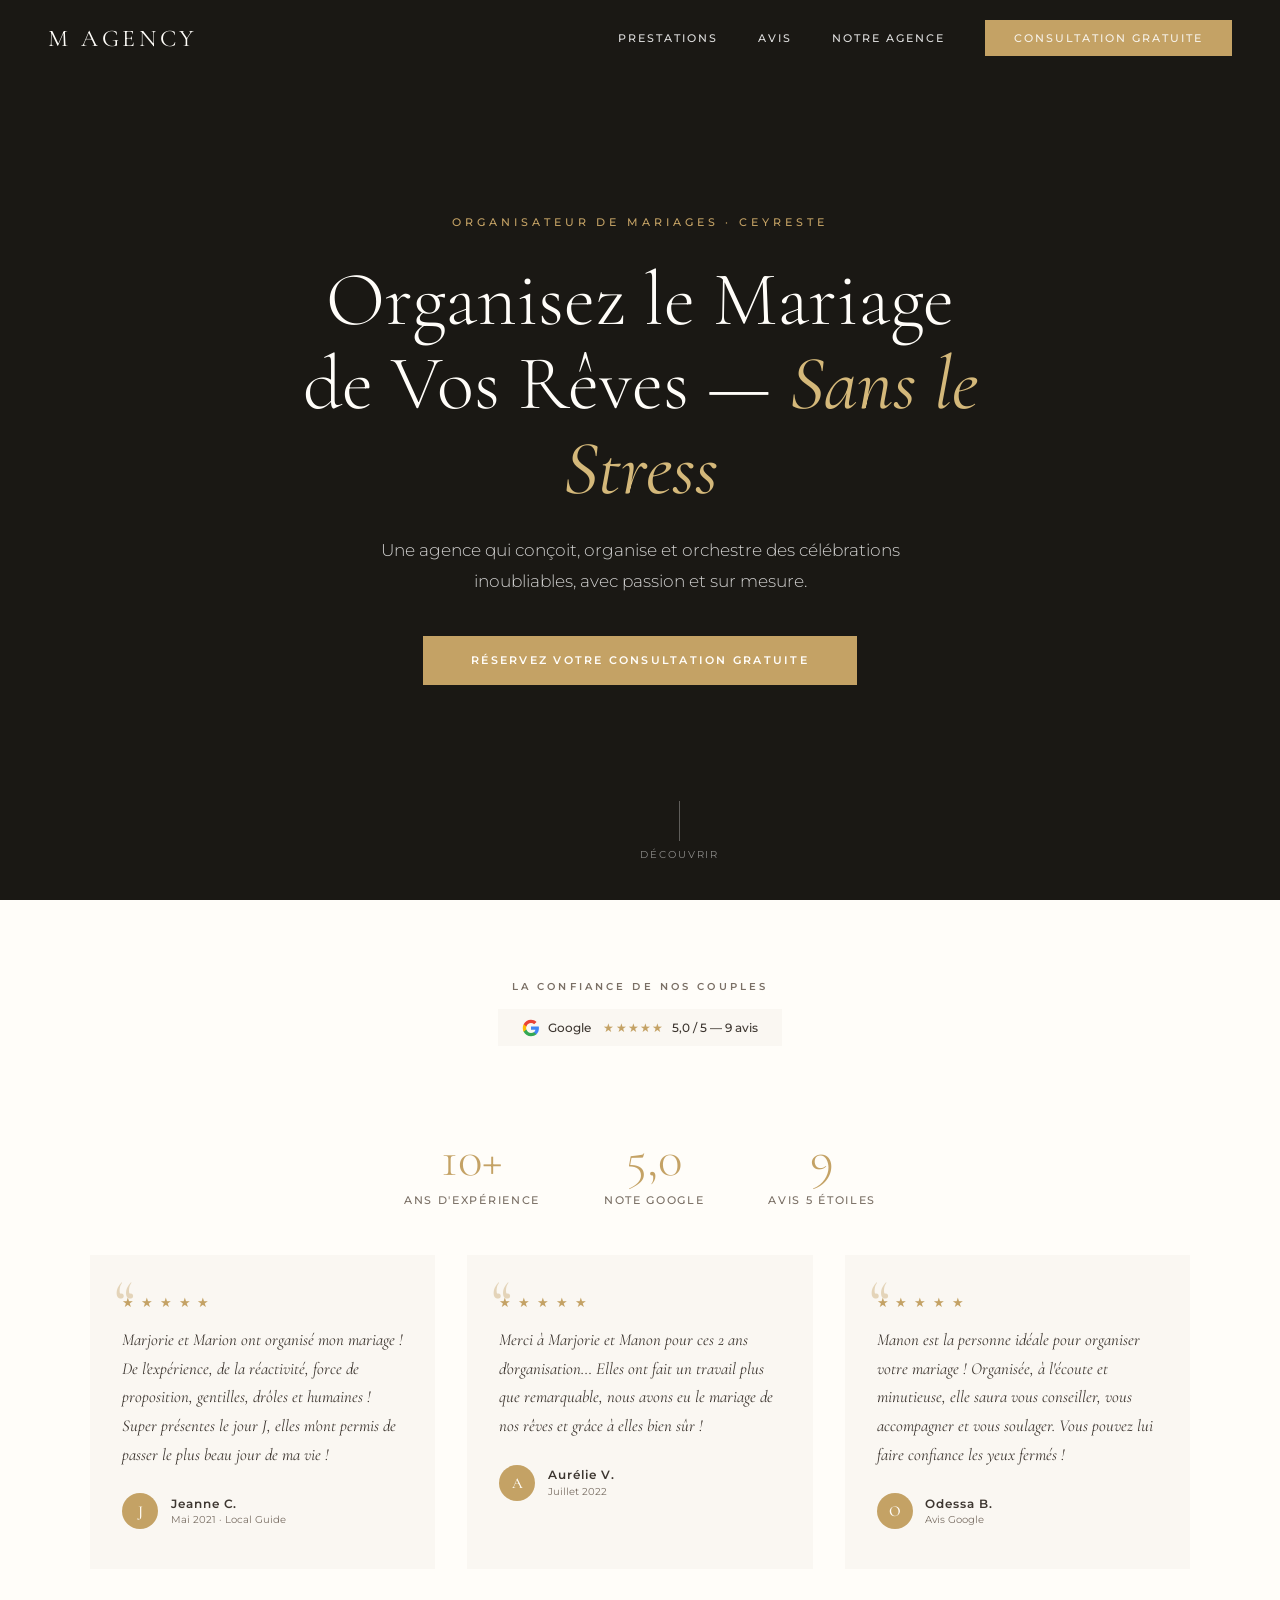
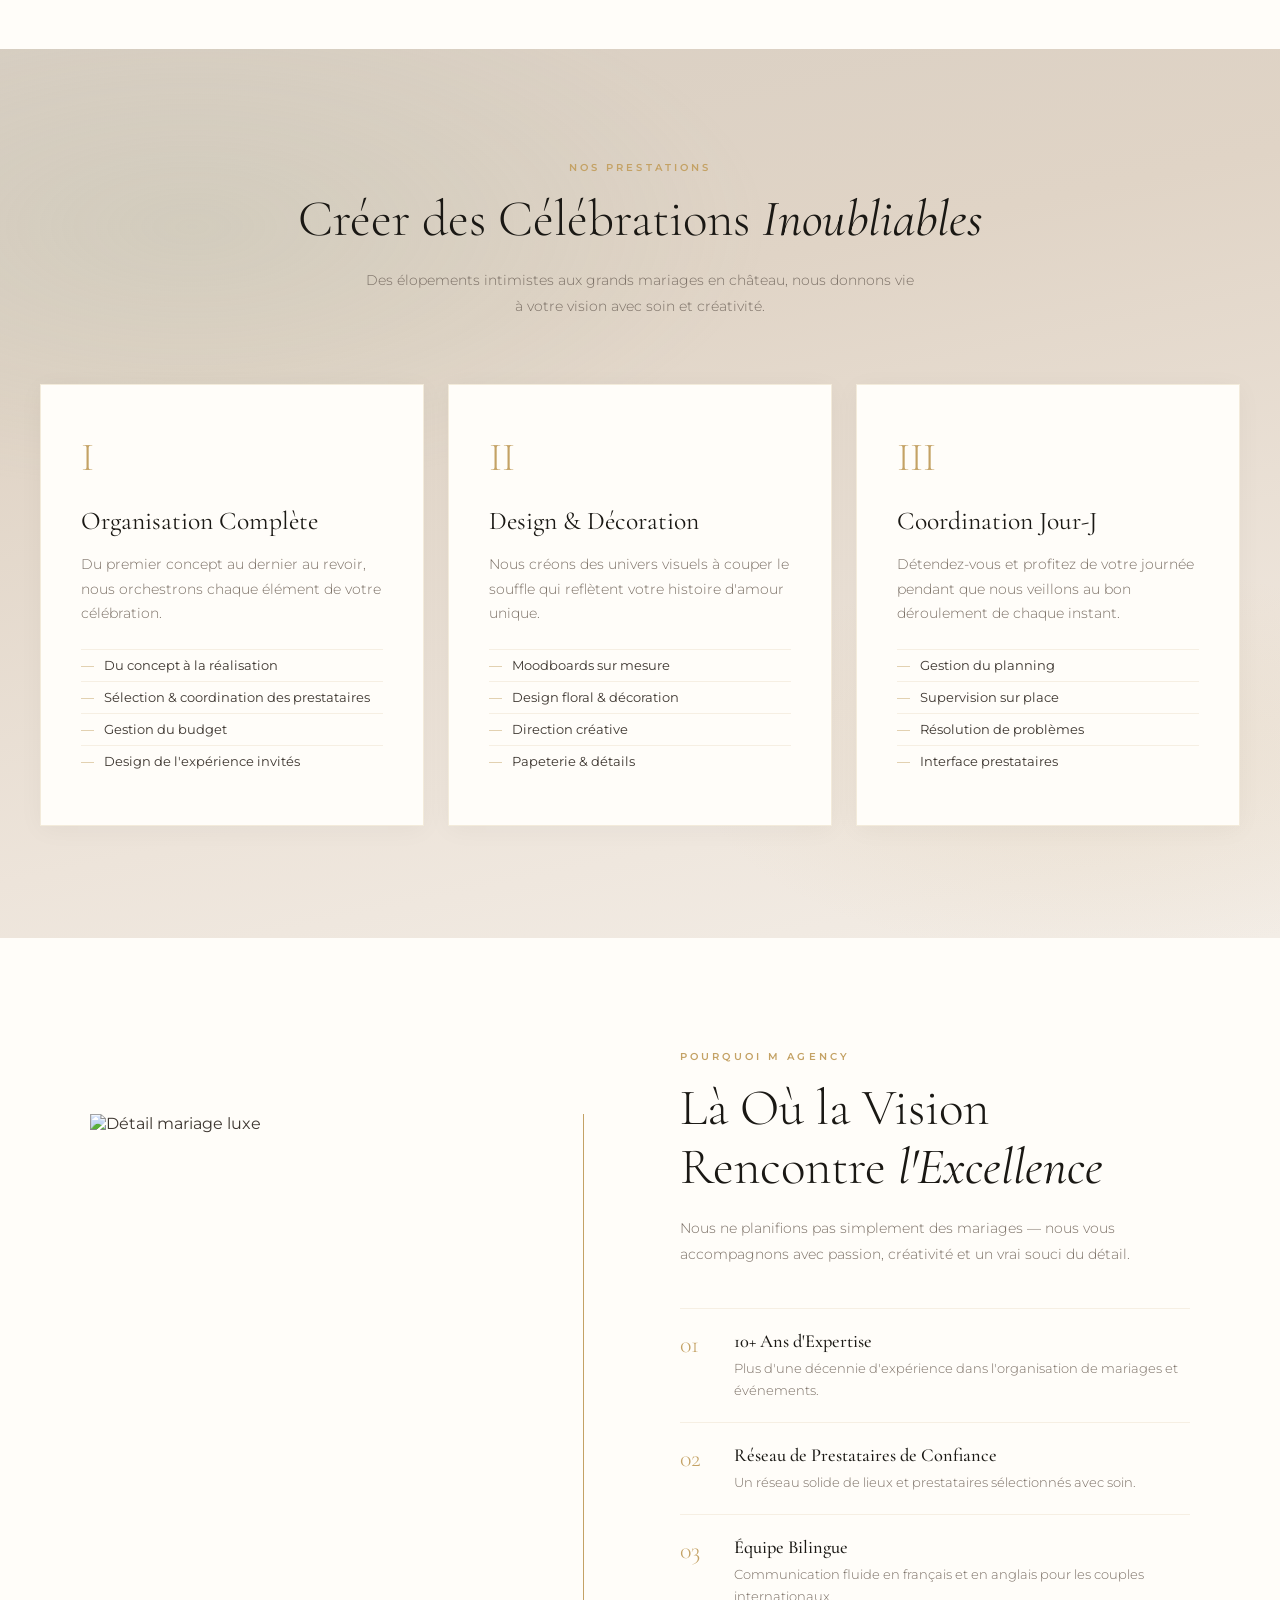
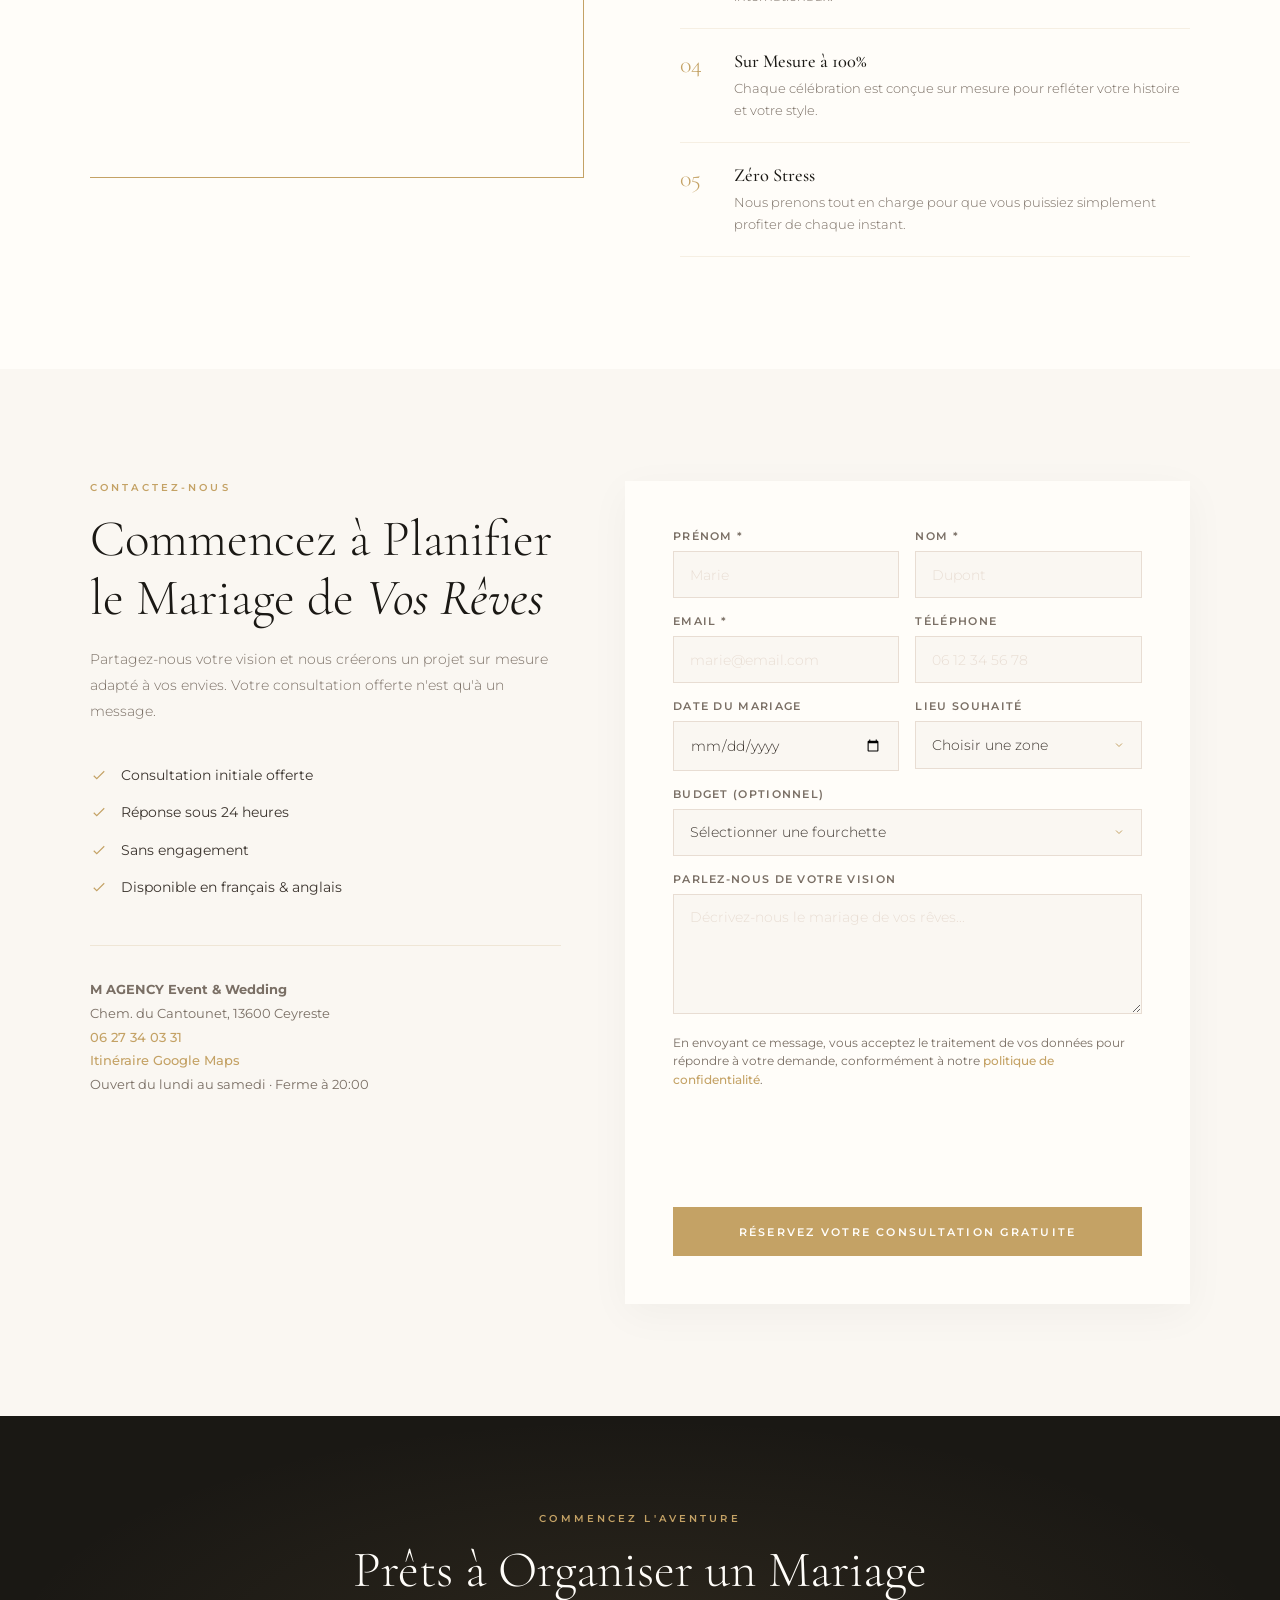
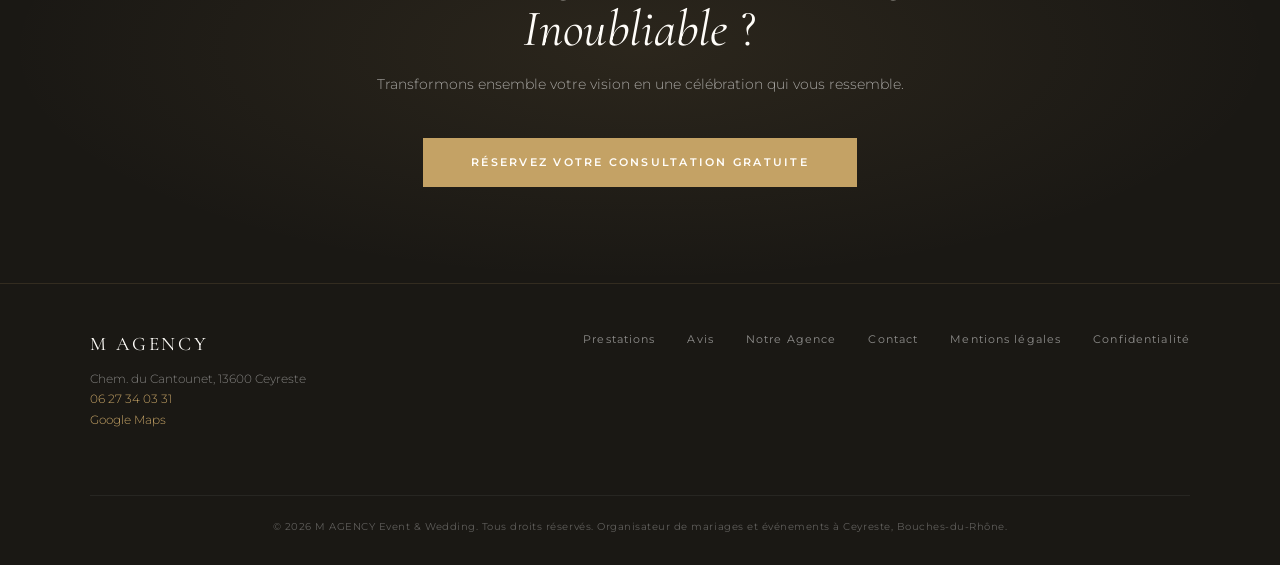
==== commit 1c6177f5: "Update deployment instructions, enhance form handling, and add privacy policy page. Adjusted form ac" ====
--- a/m-agency-wedding/index.html
+++ b/m-agency-wedding/index.html
@@ -214,8 +214,10 @@
       </div>
     </div>
     <div class="form-card reveal">
-      <form id="leadForm" name="contact" method="POST" action="merci.html" data-netlify="true" netlify-honeypot="bot-field">
+      <!-- Formulaire : sur Netlify, rien d’autre à coder après déploiement (activer l’email dans Forms). Sur Vercel ou autre statique : remplacer par Formspree — voir DEPLOY.md -->
+      <form id="leadForm" name="contact" method="POST" action="/" data-netlify="true" data-netlify-recaptcha="true" netlify-honeypot="bot-field">
         <input type="hidden" name="form-name" value="contact">
+        <input type="hidden" name="redirect" value="/merci.html">
         <p class="visually-hidden">
           <label>Ne pas remplir si vous êtes humain : <input type="text" name="bot-field" tabindex="-1" autocomplete="off"></label>
         </p>
@@ -238,6 +240,8 @@
           <select id="budget" class="form-select" name="budget"><option value="">Sélectionner une fourchette</option><option value="lt20k">Moins de 20 000 €</option><option value="20-50k">20 000 € – 50 000 €</option><option value="50-100k">50 000 € – 100 000 €</option><option value="gt100k">100 000 € et plus</option><option value="na">Je préfère ne pas préciser</option></select>
         </div>
         <div class="form-group full"><label class="form-label" for="message">Parlez-Nous de Votre Vision</label><textarea id="message" class="form-textarea" name="message" placeholder="Décrivez-nous le mariage de vos rêves..."></textarea></div>
+        <p class="form-privacy-notice">En envoyant ce message, vous acceptez le traitement de vos données pour répondre à votre demande, conformément à notre <a href="politique-confidentialite.html">politique de confidentialité</a>.</p>
+        <div class="form-recaptcha"><div data-netlify-recaptcha="true"></div></div>
         <button type="submit" class="form-submit">Réservez Votre Consultation Gratuite</button>
       </form>
     </div>
@@ -266,6 +270,7 @@
       <a href="#why-us">Notre Agence</a>
       <a href="#contact">Contact</a>
       <a href="mentions-legales.html">Mentions légales</a>
+      <a href="politique-confidentialite.html">Confidentialité</a>
     </div>
     <p class="footer-copy">© 2026 M AGENCY Event & Wedding. Tous droits réservés. Organisateur de mariages et événements à Ceyreste, Bouches-du-Rhône.</p>
   </div>
--- a/m-agency-wedding/css/styles.css
+++ b/m-agency-wedding/css/styles.css
@@ -124,6 +124,11 @@
 .form-input::placeholder,.form-textarea::placeholder{color:var(--champagne)}
 .form-textarea{resize:vertical;min-height:120px}
 .form-select{cursor:pointer;background-image:url("data:image/svg+xml,%3Csvg xmlns='http://www.w3.org/2000/svg' width='12' height='12' viewBox='0 0 24 24' fill='none' stroke='%23C4A265' stroke-width='2'%3E%3Cpath d='M6 9l6 6 6-6'/%3E%3C/svg%3E");background-repeat:no-repeat;background-position:right 1rem center;padding-right:2.5rem}
+.form-privacy-notice{font-size:.72rem;line-height:1.6;color:var(--text-light);margin:.25rem 0 1rem}
+.form-privacy-notice a{color:var(--gold);font-weight:500;text-decoration:none}
+.form-privacy-notice a:hover{text-decoration:underline}
+.form-recaptcha{margin:.5rem 0 1rem;min-height:78px}
+.form-recaptcha:empty{min-height:0;margin:0}
 .form-submit{width:100%;font-family:var(--font-body);font-size:.7rem;font-weight:600;letter-spacing:.2em;text-transform:uppercase;padding:1.1rem;background:var(--gold);color:var(--warm-white);border:none;cursor:pointer;transition:all .3s;margin-top:.5rem}
 .form-submit:hover{background:var(--gold-light)}
 
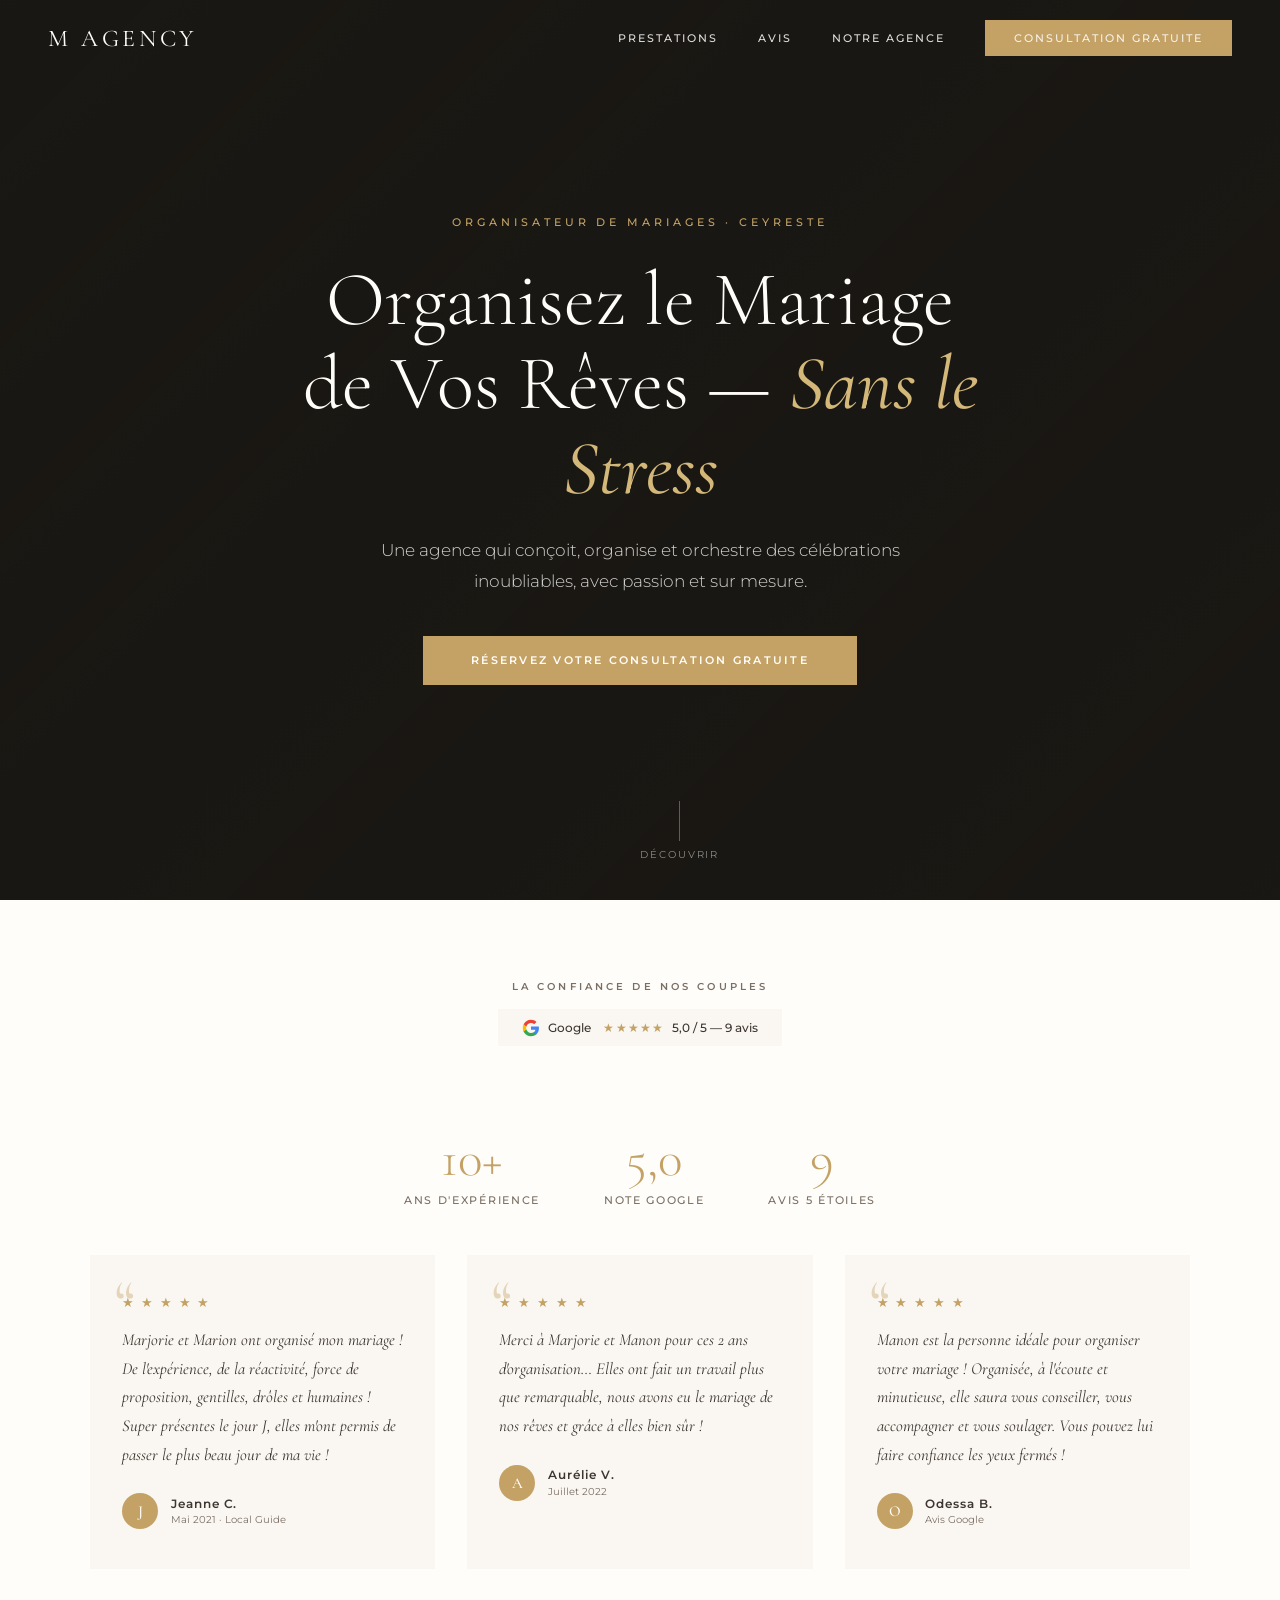
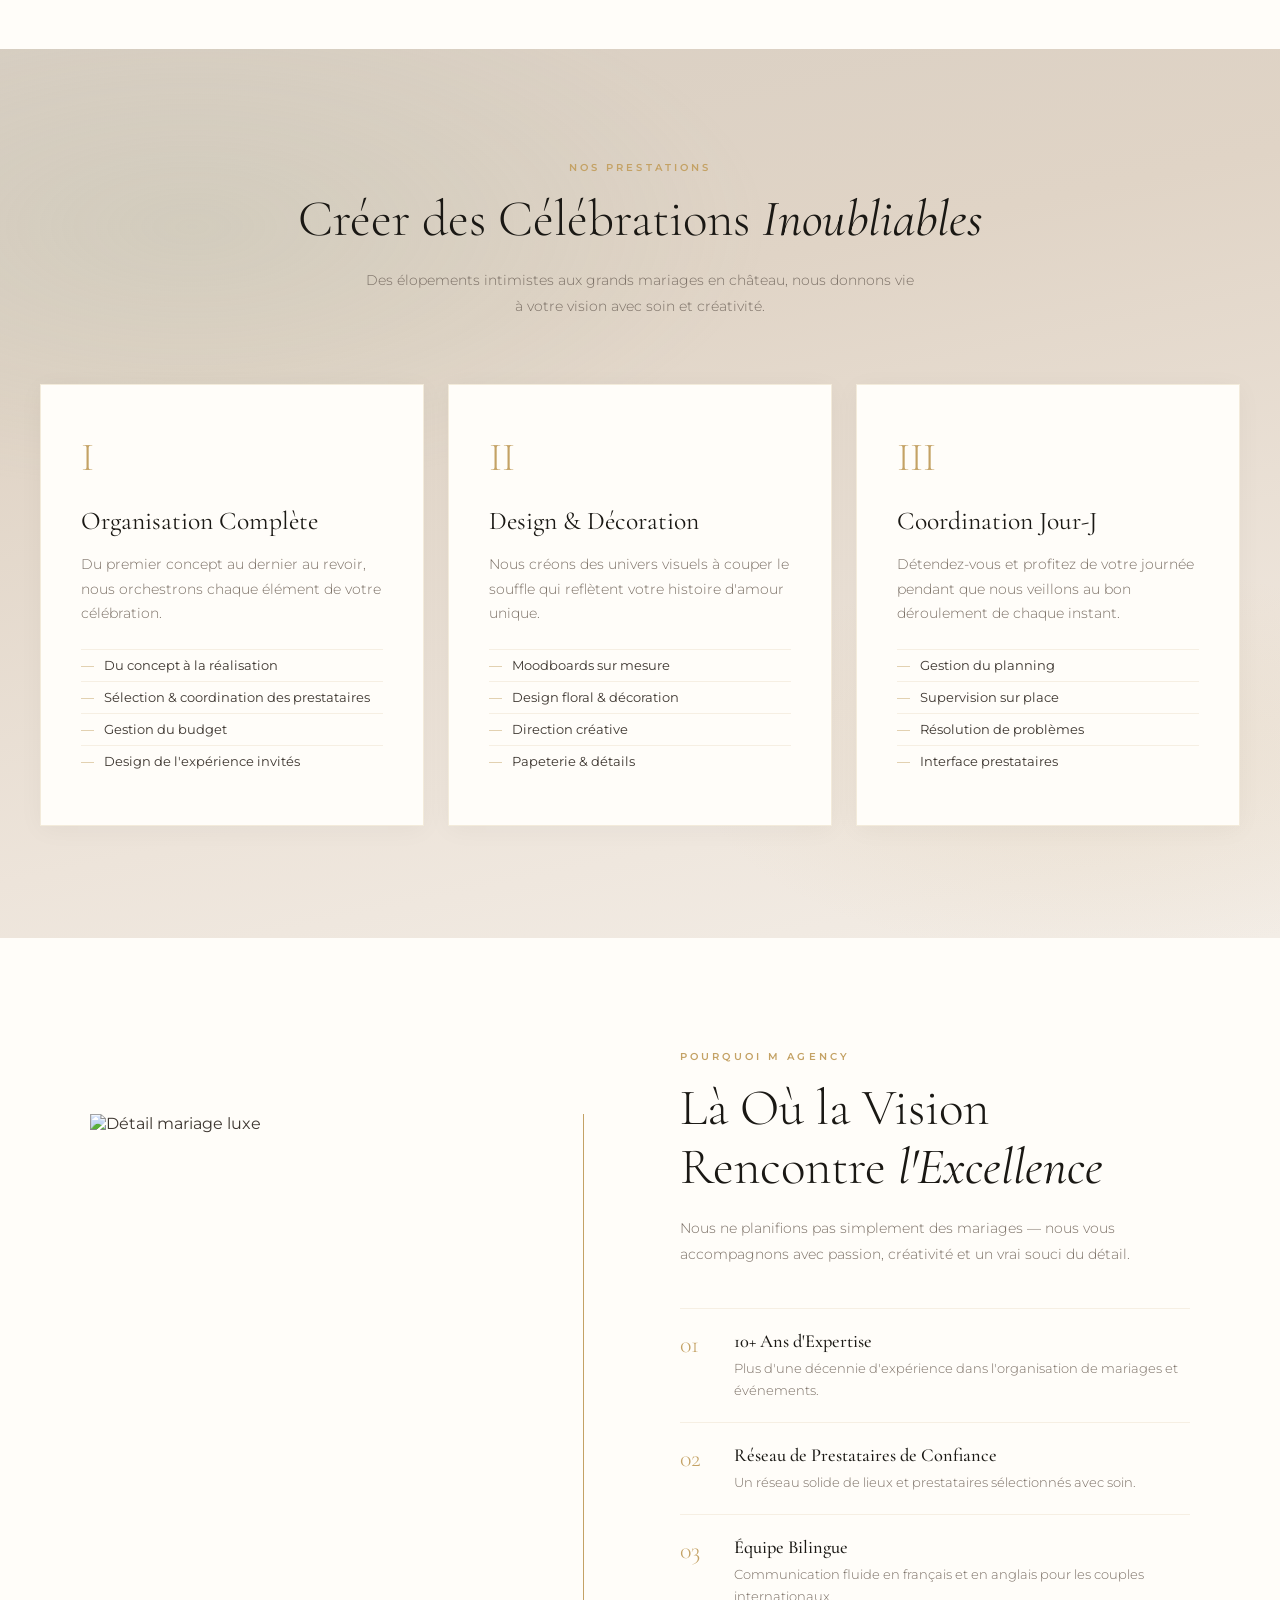
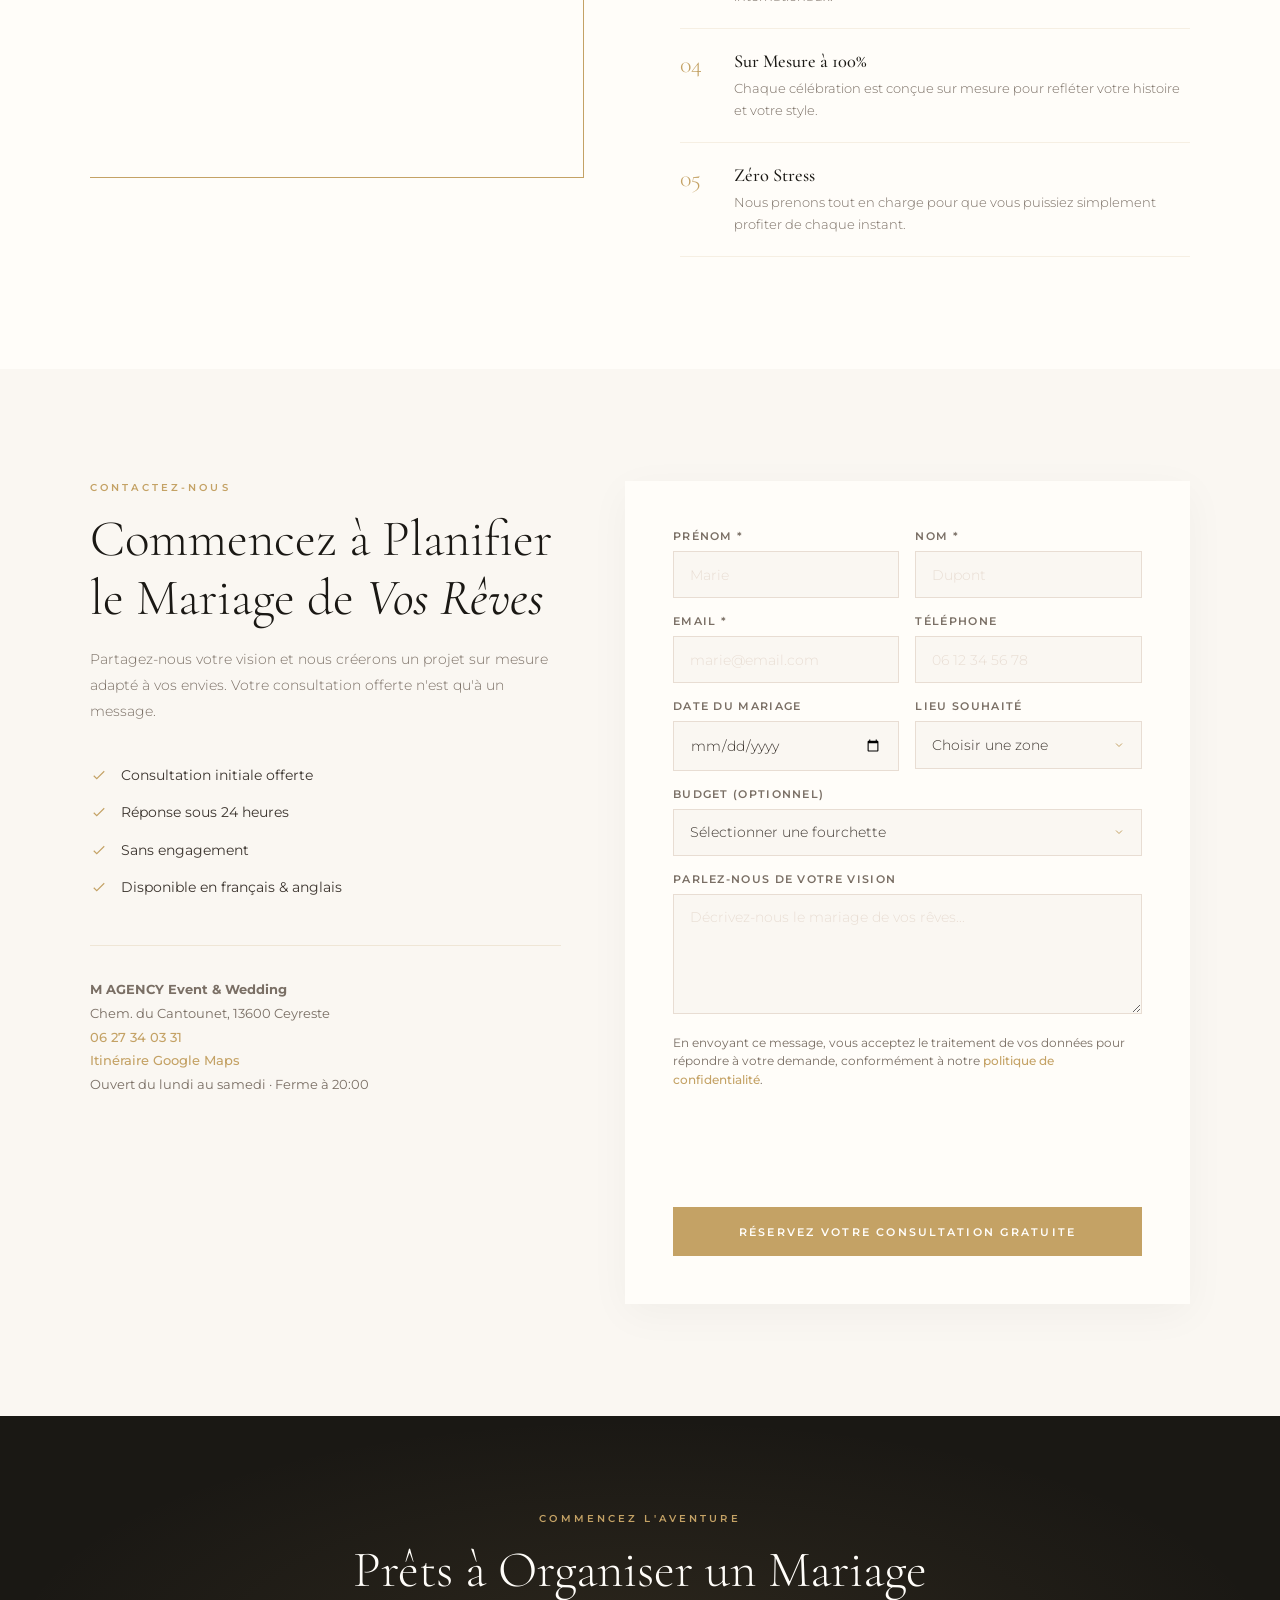
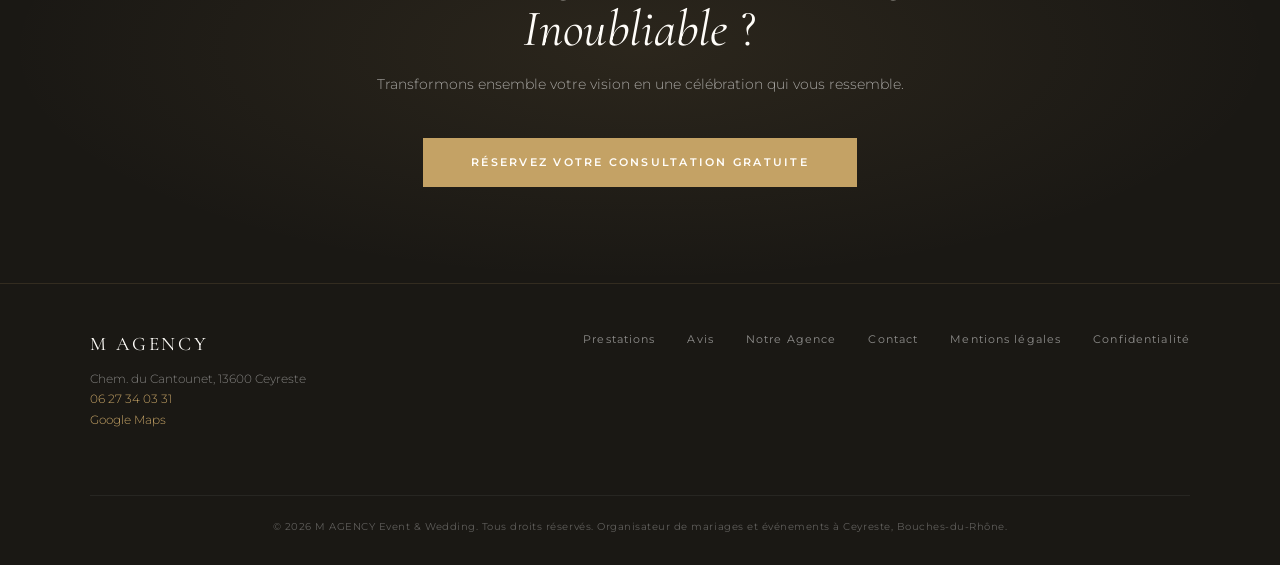
==== commit 7fdba8a9: "patch mobile again ?" ====
--- a/m-agency-wedding/index.html
+++ b/m-agency-wedding/index.html
@@ -2,7 +2,7 @@
 <html lang="fr">
 <head>
   <meta charset="UTF-8">
-  <meta name="viewport" content="width=device-width, initial-scale=1.0">
+  <meta name="viewport" content="width=device-width, initial-scale=1, viewport-fit=cover">
   <title>M AGENCY Event & Wedding — Organisateur de Mariages à Ceyreste</title>
   <meta name="description" content="Wedding planner basée à Ceyreste, Bouches-du-Rhône. Organisation de mariages et événements sur mesure.">
   <meta name="keywords" content="Wedding planner Marseille, Organisateur mariage Provence, Wedding planner Ceyreste, Mariage sur mesure PACA">
--- a/m-agency-wedding/css/styles.css
+++ b/m-agency-wedding/css/styles.css
@@ -1,14 +1,18 @@
 *,*::before,*::after{margin:0;padding:0;box-sizing:border-box}
 :root{--cream:#FAF7F2;--warm-white:#FFFDF9;--champagne:#E8DDD3;--gold:#C4A265;--gold-light:#D4B87A;--dark:#1A1814;--text:#3D3630;--text-light:#7A6F65;--sage:#A8B5A0;--panel-services:#D9CFC3;--panel-services-end:#EDE4DA;--font-display:'Cormorant Garamond',Georgia,serif;--font-body:'Montserrat',sans-serif}
-html{scroll-behavior:smooth;font-size:16px}
-body{font-family:var(--font-body);color:var(--text);background:var(--cream);overflow-x:hidden;-webkit-font-smoothing:antialiased}
+html{scroll-behavior:smooth;font-size:16px;overflow-x:hidden;max-width:100%;width:100%;overscroll-behavior-x:none}
+body{font-family:var(--font-body);color:var(--text);background:var(--cream);overflow-x:hidden;max-width:100%;width:100%;position:relative;-webkit-font-smoothing:antialiased;overscroll-behavior-x:none}
+main{max-width:100%;width:100%;overflow-x:clip;box-sizing:border-box}
+@supports not (overflow:clip){main{overflow-x:hidden}}
+img,svg,video,canvas{max-width:100%;height:auto}
 
-.preloader{position:fixed;inset:0;z-index:9999;background:var(--dark);display:flex;align-items:center;justify-content:center;transition:opacity .8s,visibility .8s}
+.preloader{position:fixed;inset:0;z-index:9999;background:var(--dark);display:flex;align-items:center;justify-content:center;padding:0 1rem;transition:opacity .8s,visibility .8s;overflow:hidden}
 .preloader.hidden{opacity:0;visibility:hidden;pointer-events:none}
-.preloader-text{font-family:var(--font-display);font-size:clamp(2rem,5vw,4rem);color:var(--gold);font-weight:300;letter-spacing:.3em;animation:pulse 1.2s ease-in-out infinite alternate}
+.preloader-text{font-family:var(--font-display);font-size:clamp(1.5rem,8vw,4rem);color:var(--gold);font-weight:300;letter-spacing:.2em;max-width:100%;text-align:center;animation:pulse 1.2s ease-in-out infinite alternate}
+@media(max-width:400px){.preloader-text{letter-spacing:.12em}}
 @keyframes pulse{from{opacity:.3}to{opacity:1}}
 
-nav{position:fixed;top:0;left:0;right:0;z-index:100;padding:1.25rem 3rem;display:flex;align-items:center;justify-content:space-between;transition:all .5s;background:transparent}
+nav{position:fixed;top:0;left:0;right:0;z-index:100;padding:1.25rem 3rem;display:flex;align-items:center;justify-content:space-between;transition:all .5s;background:transparent;max-width:100%;box-sizing:border-box}
 nav.scrolled{background:rgba(250,247,242,.92);backdrop-filter:blur(20px);-webkit-backdrop-filter:blur(20px);box-shadow:0 1px 0 rgba(196,162,101,.15);padding:.85rem 3rem}
 .nav-logo{font-family:var(--font-display);font-size:1.5rem;font-weight:400;letter-spacing:.15em;color:var(--warm-white);text-decoration:none;transition:color .4s}
 nav.scrolled .nav-logo{color:var(--dark)}
@@ -30,12 +34,12 @@
 .mobile-menu .mobile-phone{font-family:var(--font-body);font-size:.8rem;font-weight:400;color:var(--gold);text-decoration:none;letter-spacing:.1em;margin-top:1rem}
 @media(max-width:900px){.nav-links{display:none}.hamburger{display:flex}nav{padding:1rem 1.5rem}nav.scrolled{padding:.75rem 1.5rem}}
 
-.hero{position:relative;min-height:100vh;display:flex;align-items:center;justify-content:center;overflow:hidden;background:var(--dark)}
-.hero-bg{position:absolute;inset:0;background:linear-gradient(135deg,rgba(26,24,20,.55)0%,rgba(26,24,20,.35)40%,rgba(26,24,20,.50)100%),url('https://images.unsplash.com/photo-1519741497674-611481863552?w=1920&q=80') center/cover no-repeat;transform:scale(1.05);animation:heroZoom 20s ease-in-out infinite alternate}
-@keyframes heroZoom{from{transform:scale(1.05)}to{transform:scale(1.12)}}
-.hero-content{position:relative;z-index:2;text-align:center;max-width:880px;padding:0 2rem}
+.hero{position:relative;min-height:100vh;min-height:100dvh;display:flex;align-items:center;justify-content:center;overflow:hidden;overflow-x:hidden;background:var(--dark);width:100%;max-width:100%;isolation:isolate;contain:paint}
+.hero-bg{position:absolute;inset:0;width:100%;height:100%;background:linear-gradient(135deg,rgba(26,24,20,.55)0%,rgba(26,24,20,.35)40%,rgba(26,24,20,.50)100%),url('https://images.unsplash.com/photo-1519741497674-611481863552?w=1920&q=80') center/cover no-repeat;transform:translateZ(0) scale(1.05);animation:heroZoom 20s ease-in-out infinite alternate;transform-origin:center center;will-change:transform}
+@keyframes heroZoom{from{transform:translateZ(0) scale(1.05)}to{transform:translateZ(0) scale(1.12)}}
+.hero-content{position:relative;z-index:2;text-align:center;max-width:880px;width:100%;padding:0 1.25rem;box-sizing:border-box}
 .hero-eyebrow{font-family:var(--font-body);font-size:.7rem;font-weight:500;letter-spacing:.35em;text-transform:uppercase;color:var(--gold);margin-bottom:1.8rem;opacity:0;animation:fadeUp 1s ease .5s forwards}
-.hero-title{font-family:var(--font-display);font-size:clamp(2.8rem,6vw,5.5rem);font-weight:300;line-height:1.1;color:var(--warm-white);margin-bottom:1.5rem;opacity:0;animation:fadeUp 1s ease .7s forwards}
+.hero-title{font-family:var(--font-display);font-size:clamp(2.8rem,6vw,5.5rem);font-weight:300;line-height:1.1;color:var(--warm-white);margin-bottom:1.5rem;overflow-wrap:anywhere;opacity:0;animation:fadeUp 1s ease .7s forwards}
 .hero-title em{font-style:italic;font-weight:400;color:var(--gold-light)}
 .hero-subtitle{font-family:var(--font-body);font-size:clamp(.85rem,1.5vw,1.05rem);font-weight:300;line-height:1.8;color:rgba(255,255,255,.8);max-width:620px;margin:0 auto 2.5rem;opacity:0;animation:fadeUp 1s ease .9s forwards}
 .hero-cta{display:inline-block;font-family:var(--font-body);font-size:.7rem;font-weight:600;letter-spacing:.2em;text-transform:uppercase;padding:1.1rem 3rem;background:var(--gold);color:var(--warm-white);border:none;cursor:pointer;text-decoration:none;transition:all .4s;opacity:0;animation:fadeUp 1s ease 1.1s forwards}
@@ -46,19 +50,19 @@
 @keyframes scrollDown{0%{top:-100%}50%{top:100%}100%{top:100%}}
 @keyframes fadeUp{from{opacity:0;transform:translateY(30px)}to{opacity:1;transform:translateY(0)}}
 
-section{padding:7rem 2rem}
+section{padding:7rem 2rem;max-width:100%;width:100%;box-sizing:border-box}
 @media(max-width:768px){section{padding:4.5rem 1.25rem}}
 .section-eyebrow{font-family:var(--font-body);font-size:.65rem;font-weight:600;letter-spacing:.3em;text-transform:uppercase;color:var(--gold);margin-bottom:1rem}
-.section-title{font-family:var(--font-display);font-size:clamp(2rem,4vw,3.5rem);font-weight:300;line-height:1.15;color:var(--dark);margin-bottom:1.2rem}
+.section-title{font-family:var(--font-display);font-size:clamp(2rem,4vw,3.5rem);font-weight:300;line-height:1.15;color:var(--dark);margin-bottom:1.2rem;overflow-wrap:anywhere}
 .section-title em{font-style:italic;font-weight:400}
 .section-subtitle{font-size:.9rem;font-weight:300;line-height:1.8;color:var(--text-light);max-width:550px}
 
-.social-proof{background:var(--warm-white);text-align:center;padding:5rem 2rem}
+.social-proof{background:var(--warm-white);text-align:center;padding:5rem 2rem;max-width:100%;overflow-x:hidden;box-sizing:border-box}
 .trust-stats{display:flex;justify-content:center;gap:4rem;margin:3rem 0;flex-wrap:wrap}
 .stat{text-align:center}
 .stat-number{font-family:var(--font-display);font-size:clamp(2.5rem,4vw,3.5rem);font-weight:300;color:var(--gold);line-height:1}
 .stat-label{font-size:.7rem;font-weight:500;letter-spacing:.15em;text-transform:uppercase;color:var(--text-light);margin-top:.5rem}
-.google-badge{display:inline-flex;align-items:center;gap:.5rem;background:var(--cream);padding:.6rem 1.5rem;margin-bottom:2.5rem;font-size:.75rem;font-weight:500;color:var(--text)}
+.google-badge{display:inline-flex;align-items:center;justify-content:center;flex-wrap:wrap;gap:.5rem;max-width:100%;background:var(--cream);padding:.6rem 1.5rem;margin-bottom:2.5rem;font-size:.75rem;font-weight:500;color:var(--text)}
 .google-badge svg{width:18px;height:18px}
 .google-badge .g-stars{color:var(--gold);letter-spacing:.1em;margin-left:.3rem}
 .testimonials-grid{display:grid;grid-template-columns:repeat(3,1fr);gap:2rem;max-width:1100px;margin:2rem auto 0}
@@ -74,7 +78,8 @@
 
 .services{background:linear-gradient(168deg,var(--panel-services) 0%,#E0D4C6 32%,var(--panel-services-end) 72%,#F3EDE6 100%);position:relative;overflow:hidden}
 .services::before{content:'';position:absolute;inset:0;background:radial-gradient(ellipse 90% 60% at 15% 20%,rgba(168,181,160,.2),transparent 50%),radial-gradient(ellipse 70% 50% at 85% 80%,rgba(196,162,101,.12),transparent 45%);pointer-events:none}
-.services-inner{max-width:1200px;margin:0 auto;position:relative;z-index:1}
+.services-inner{max-width:1200px;margin:0 auto;position:relative;z-index:1;width:100%;box-sizing:border-box}
+.services-grid>*,.testimonials-grid>*,.form-inner>*,.why-us-inner>*{min-width:0}
 .services-header{text-align:center;margin-bottom:4rem}
 .services-header .section-subtitle{margin:0 auto}
 .services-grid{display:grid;grid-template-columns:repeat(3,1fr);gap:1.5rem}
@@ -88,12 +93,13 @@
 .service-list li{font-size:.8rem;font-weight:400;color:var(--text);padding:.5rem 0;border-top:1px solid rgba(196,162,101,.15);display:flex;align-items:center;gap:.6rem}
 .service-list li::before{content:'\2014';color:var(--gold);font-weight:300}
 
-.why-us{background:var(--warm-white)}
-.why-us-inner{max-width:1100px;margin:0 auto;display:grid;grid-template-columns:1fr 1fr;gap:5rem;align-items:center}
+.why-us{background:var(--warm-white);overflow-x:hidden}
+.why-us-inner{max-width:1100px;margin:0 auto;display:grid;grid-template-columns:1fr 1fr;gap:5rem;align-items:center;width:100%;box-sizing:border-box}
 @media(max-width:900px){.why-us-inner{grid-template-columns:1fr;gap:3rem}}
-.why-us-image{aspect-ratio:3/4;overflow:hidden;position:relative}
+.why-us-image{aspect-ratio:3/4;overflow:hidden;position:relative;isolation:isolate}
 .why-us-image img{width:100%;height:100%;object-fit:cover}
-.why-us-image::after{content:'';position:absolute;top:-1rem;left:-1rem;width:100%;height:100%;border:1px solid var(--gold);z-index:-1}
+.why-us-image::after{content:'';position:absolute;top:-1rem;left:-1rem;width:100%;height:100%;border:1px solid var(--gold);z-index:0;pointer-events:none;box-sizing:border-box}
+.why-us-image img{position:relative;z-index:1}
 .why-list{list-style:none;margin-top:2.5rem}
 .why-list li{display:flex;align-items:flex-start;gap:1.2rem;padding:1.3rem 0;border-bottom:1px solid rgba(196,162,101,.15)}
 .why-list li:first-child{border-top:1px solid rgba(196,162,101,.15)}
@@ -102,7 +108,7 @@
 .why-text span{font-size:.82rem;font-weight:300;line-height:1.7;color:var(--text-light)}
 
 .form-section{background:var(--cream)}
-.form-inner{max-width:1100px;margin:0 auto;display:grid;grid-template-columns:1fr 1.2fr;gap:4rem;align-items:start}
+.form-inner{max-width:1100px;margin:0 auto;display:grid;grid-template-columns:1fr 1.2fr;gap:4rem;align-items:start;width:100%;box-sizing:border-box}
 @media(max-width:900px){.form-inner{grid-template-columns:1fr;gap:2.5rem}}
 .form-left .section-subtitle{margin-bottom:2rem}
 .form-features{list-style:none}
@@ -127,12 +133,13 @@
 .form-privacy-notice{font-size:.72rem;line-height:1.6;color:var(--text-light);margin:.25rem 0 1rem}
 .form-privacy-notice a{color:var(--gold);font-weight:500;text-decoration:none}
 .form-privacy-notice a:hover{text-decoration:underline}
-.form-recaptcha{margin:.5rem 0 1rem;min-height:78px}
+.form-recaptcha{margin:.5rem 0 1rem;min-height:78px;max-width:100%;overflow-x:auto;-webkit-overflow-scrolling:touch;touch-action:auto}
 .form-recaptcha:empty{min-height:0;margin:0}
+.form-recaptcha iframe{max-width:100%!important}
 .form-submit{width:100%;font-family:var(--font-body);font-size:.7rem;font-weight:600;letter-spacing:.2em;text-transform:uppercase;padding:1.1rem;background:var(--gold);color:var(--warm-white);border:none;cursor:pointer;transition:all .3s;margin-top:.5rem}
 .form-submit:hover{background:var(--gold-light)}
 
-.final-cta{background:var(--dark);text-align:center;padding:6rem 2rem;position:relative;overflow:hidden}
+.final-cta{background:var(--dark);text-align:center;padding:6rem 2rem;position:relative;overflow:hidden;max-width:100%;box-sizing:border-box}
 .final-cta::before{content:'';position:absolute;inset:0;background:radial-gradient(ellipse at center,rgba(196,162,101,.1)0%,transparent 70%)}
 .final-cta-inner{position:relative;z-index:1}
 .final-cta .section-eyebrow{color:var(--gold)}
@@ -141,12 +148,13 @@
 .final-cta-btn{display:inline-block;font-family:var(--font-body);font-size:.7rem;font-weight:600;letter-spacing:.2em;text-transform:uppercase;padding:1.1rem 3rem;background:var(--gold);color:var(--warm-white);border:none;cursor:pointer;text-decoration:none;transition:all .4s}
 .final-cta-btn:hover{background:var(--gold-light);transform:translateY(-2px);box-shadow:0 8px 30px rgba(196,162,101,.3)}
 
-footer{background:var(--dark);border-top:1px solid rgba(196,162,101,.15);padding:3rem 2rem 2rem}
-.footer-inner{max-width:1100px;margin:0 auto;display:flex;align-items:flex-start;justify-content:space-between;flex-wrap:wrap;gap:2rem}
+footer{background:var(--dark);border-top:1px solid rgba(196,162,101,.15);padding:3rem 2rem 2rem;max-width:100%;overflow-x:hidden;box-sizing:border-box}
+.footer-inner{max-width:1100px;margin:0 auto;display:flex;align-items:flex-start;justify-content:space-between;flex-wrap:wrap;gap:2rem;width:100%}
 .footer-logo{font-family:var(--font-display);font-size:1.2rem;font-weight:400;letter-spacing:.15em;color:var(--warm-white);margin-bottom:.8rem}
 .footer-address{font-size:.72rem;font-weight:300;line-height:1.8;color:rgba(255,255,255,.45)}
 .footer-address a{color:var(--gold);text-decoration:none}
-.footer-links{display:flex;gap:2rem}
+.footer-links{display:flex;flex-wrap:wrap;gap:1rem 1.5rem;max-width:100%}
+@media(min-width:600px){.footer-links{gap:2rem}}
 .footer-links a{font-size:.7rem;font-weight:400;letter-spacing:.1em;color:rgba(255,255,255,.5);text-decoration:none;transition:color .3s}
 .footer-links a:hover{color:var(--gold)}
 .footer-copy{width:100%;text-align:center;font-size:.65rem;color:rgba(255,255,255,.3);margin-top:2rem;padding-top:1.5rem;border-top:1px solid rgba(255,255,255,.06);letter-spacing:.05em}
@@ -159,8 +167,8 @@
 .reveal{opacity:0;transform:translateY(40px);transition:opacity .8s,transform .8s}
 .reveal.visible{opacity:1;transform:translateY(0)}
 
-.skip-link{position:absolute;left:-9999px;top:0;z-index:10002;padding:.75rem 1.25rem;background:var(--gold);color:var(--warm-white);font-family:var(--font-body);font-size:.72rem;font-weight:600;letter-spacing:.1em;text-transform:uppercase;text-decoration:none}
-.skip-link:focus{left:1rem;top:1rem;outline:2px solid var(--warm-white);outline-offset:2px}
+.skip-link{position:absolute;width:1px;height:1px;padding:0;margin:-1px;overflow:hidden;clip:rect(0,0,0,0);white-space:nowrap;border:0;top:0;left:0;z-index:10002;background:var(--gold);color:var(--warm-white);font-family:var(--font-body);font-size:.72rem;font-weight:600;letter-spacing:.1em;text-transform:uppercase;text-decoration:none}
+.skip-link:focus,.skip-link:focus-visible{width:auto;height:auto;margin:0;padding:.75rem 1.25rem;overflow:visible;clip:auto;white-space:normal;left:1rem;top:1rem;outline:2px solid var(--warm-white);outline-offset:2px}
 
 .visually-hidden{position:absolute;width:1px;height:1px;padding:0;margin:-1px;overflow:hidden;clip:rect(0,0,0,0);white-space:nowrap;border:0}
 
@@ -172,7 +180,7 @@
   html{scroll-behavior:auto}
   .preloader,.preloader-text,.hero-bg,.scroll-line::after,.reveal{transition:none!important;animation:none!important}
   .preloader-text{opacity:1}
-  .hero-bg{transform:scale(1.05)}
+  .hero-bg{transform:translateZ(0) scale(1.05)}
   .hero-eyebrow,.hero-title,.hero-subtitle,.hero-cta,.hero-scroll{animation:none!important;opacity:1!important;transform:none!important}
   .reveal{opacity:1;transform:none}
 }
